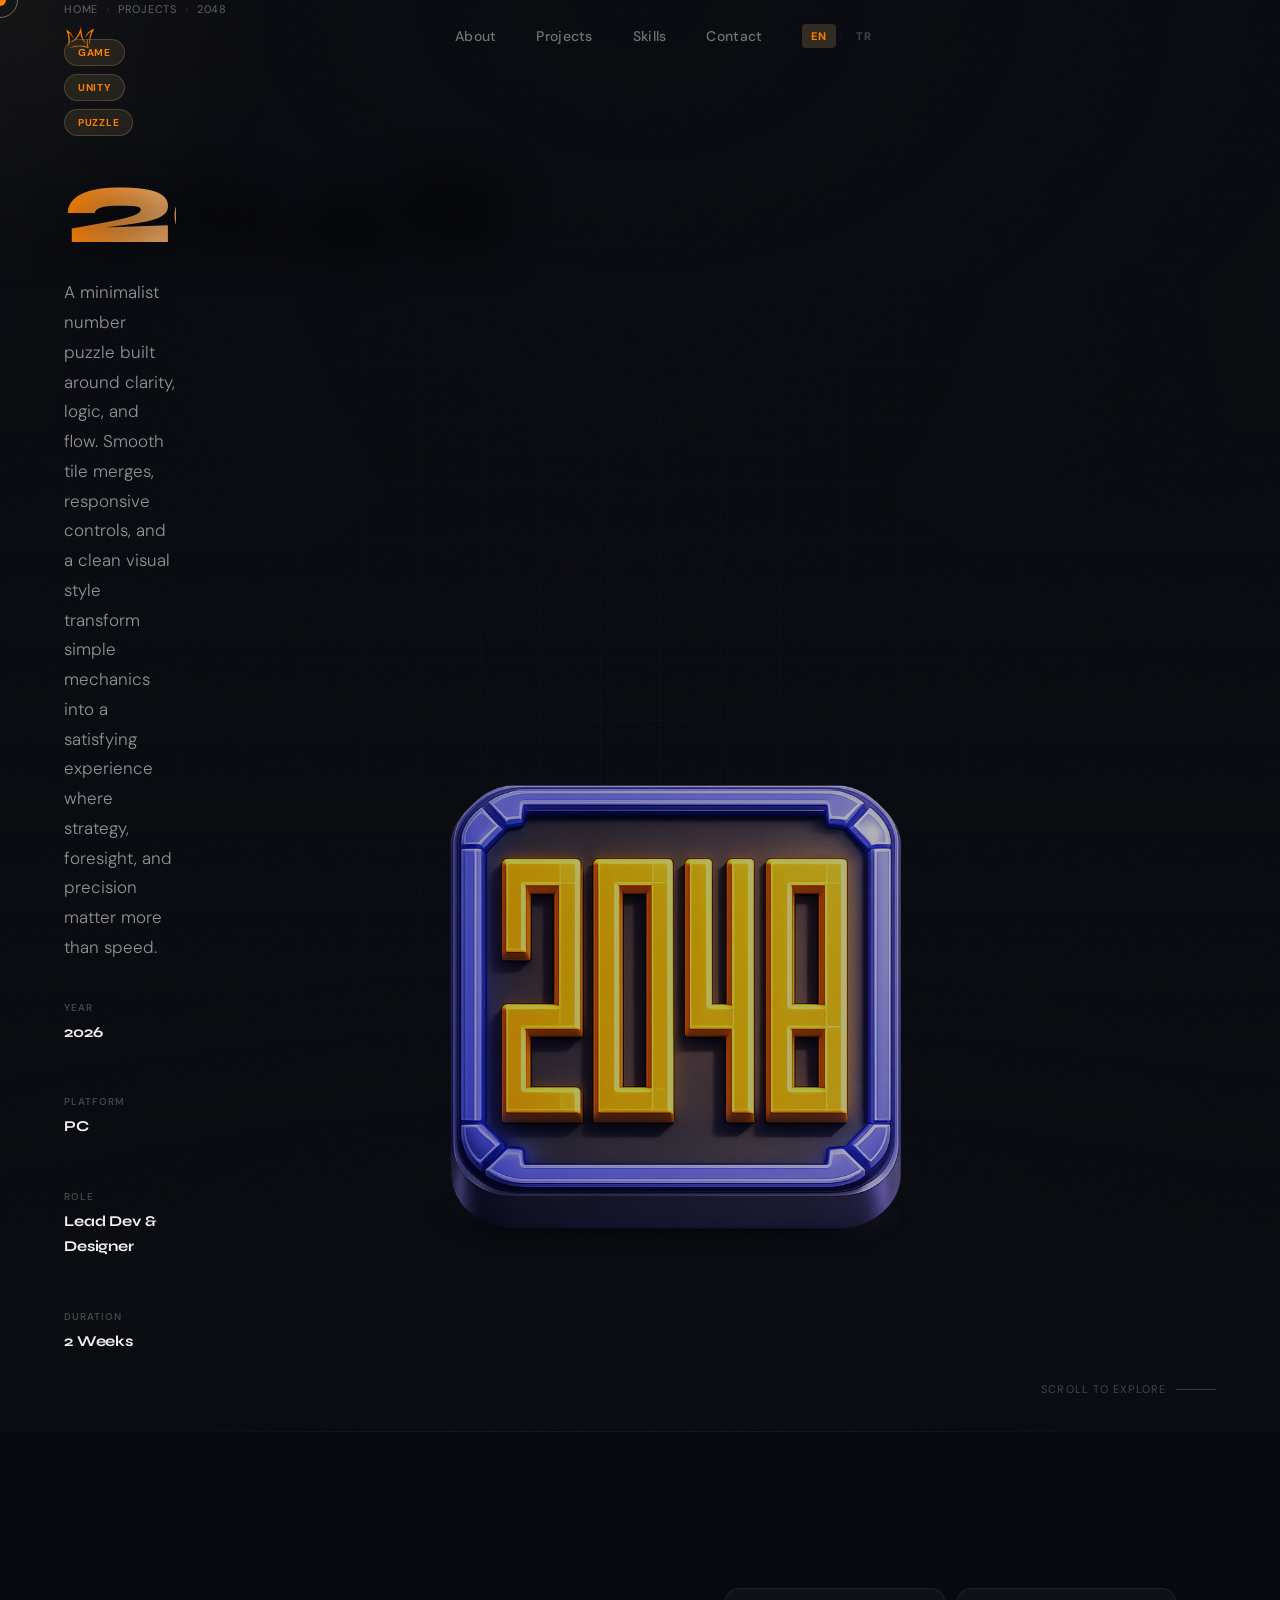
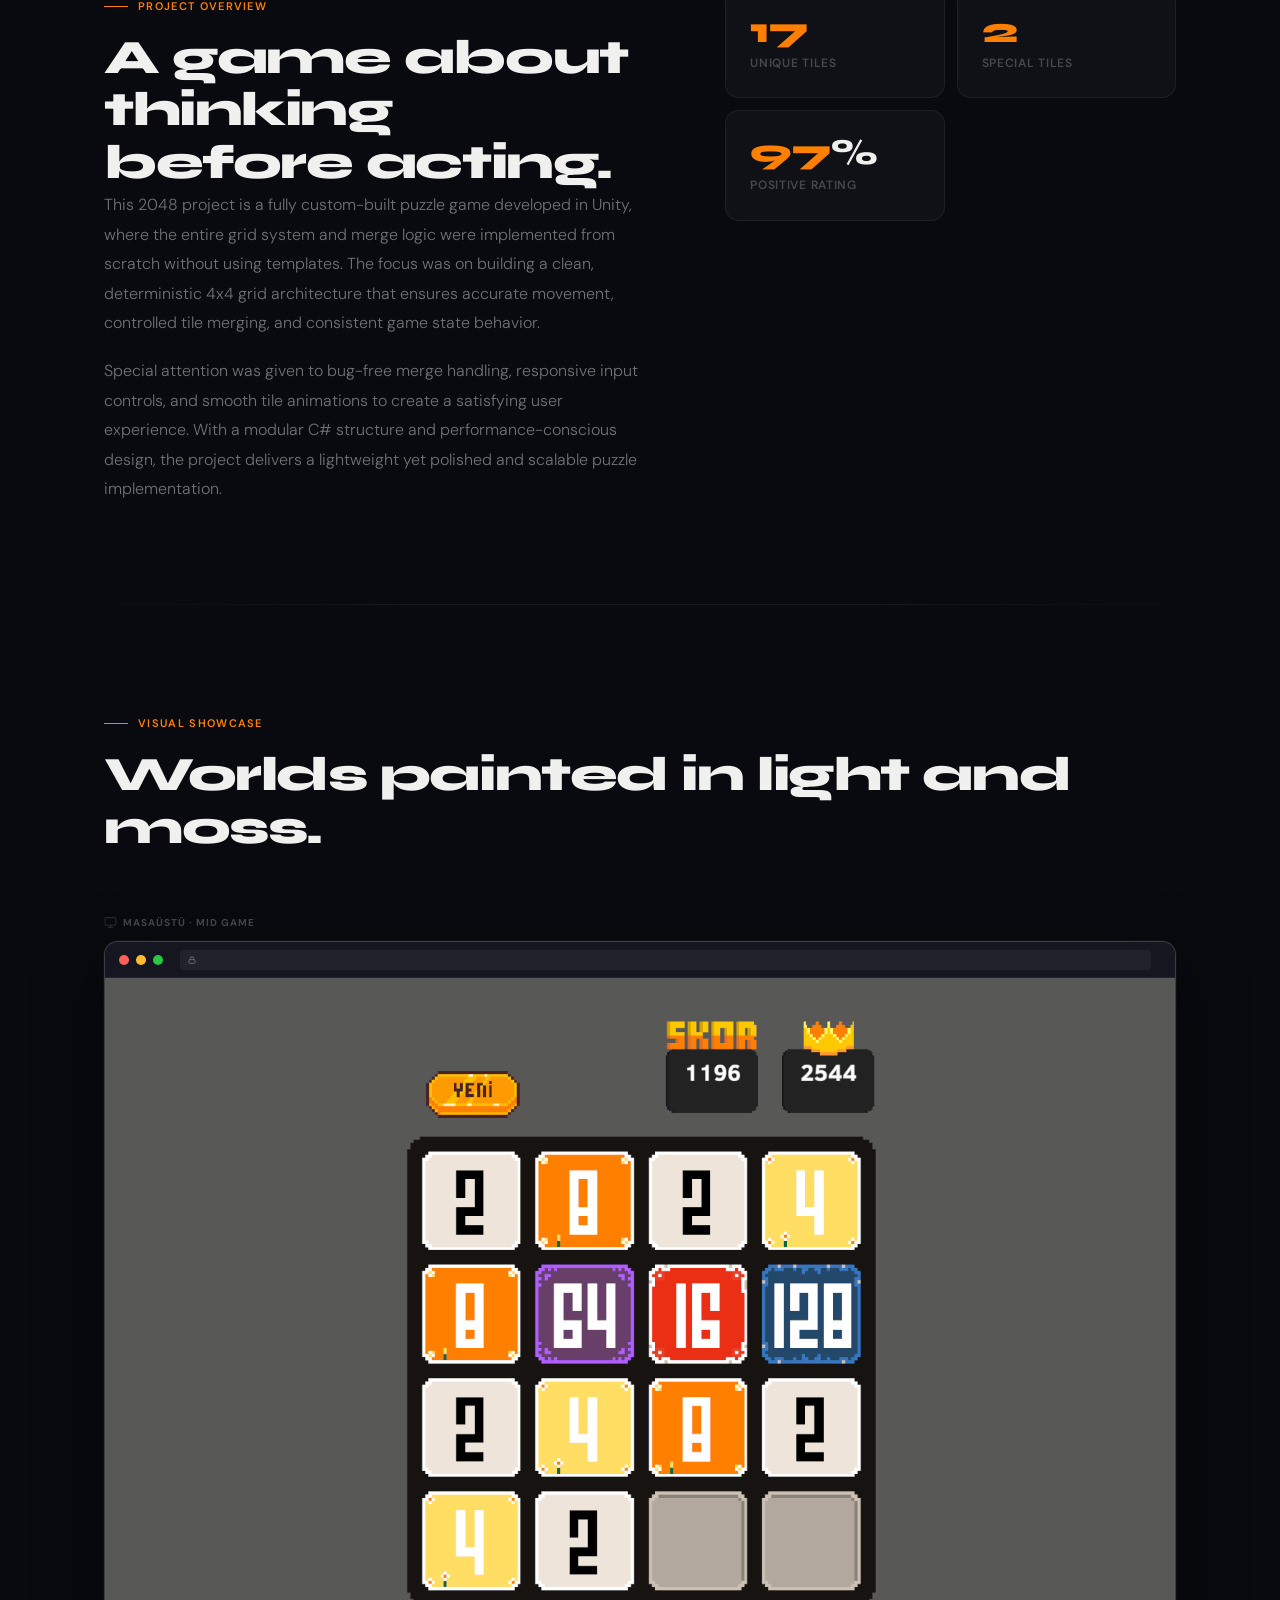
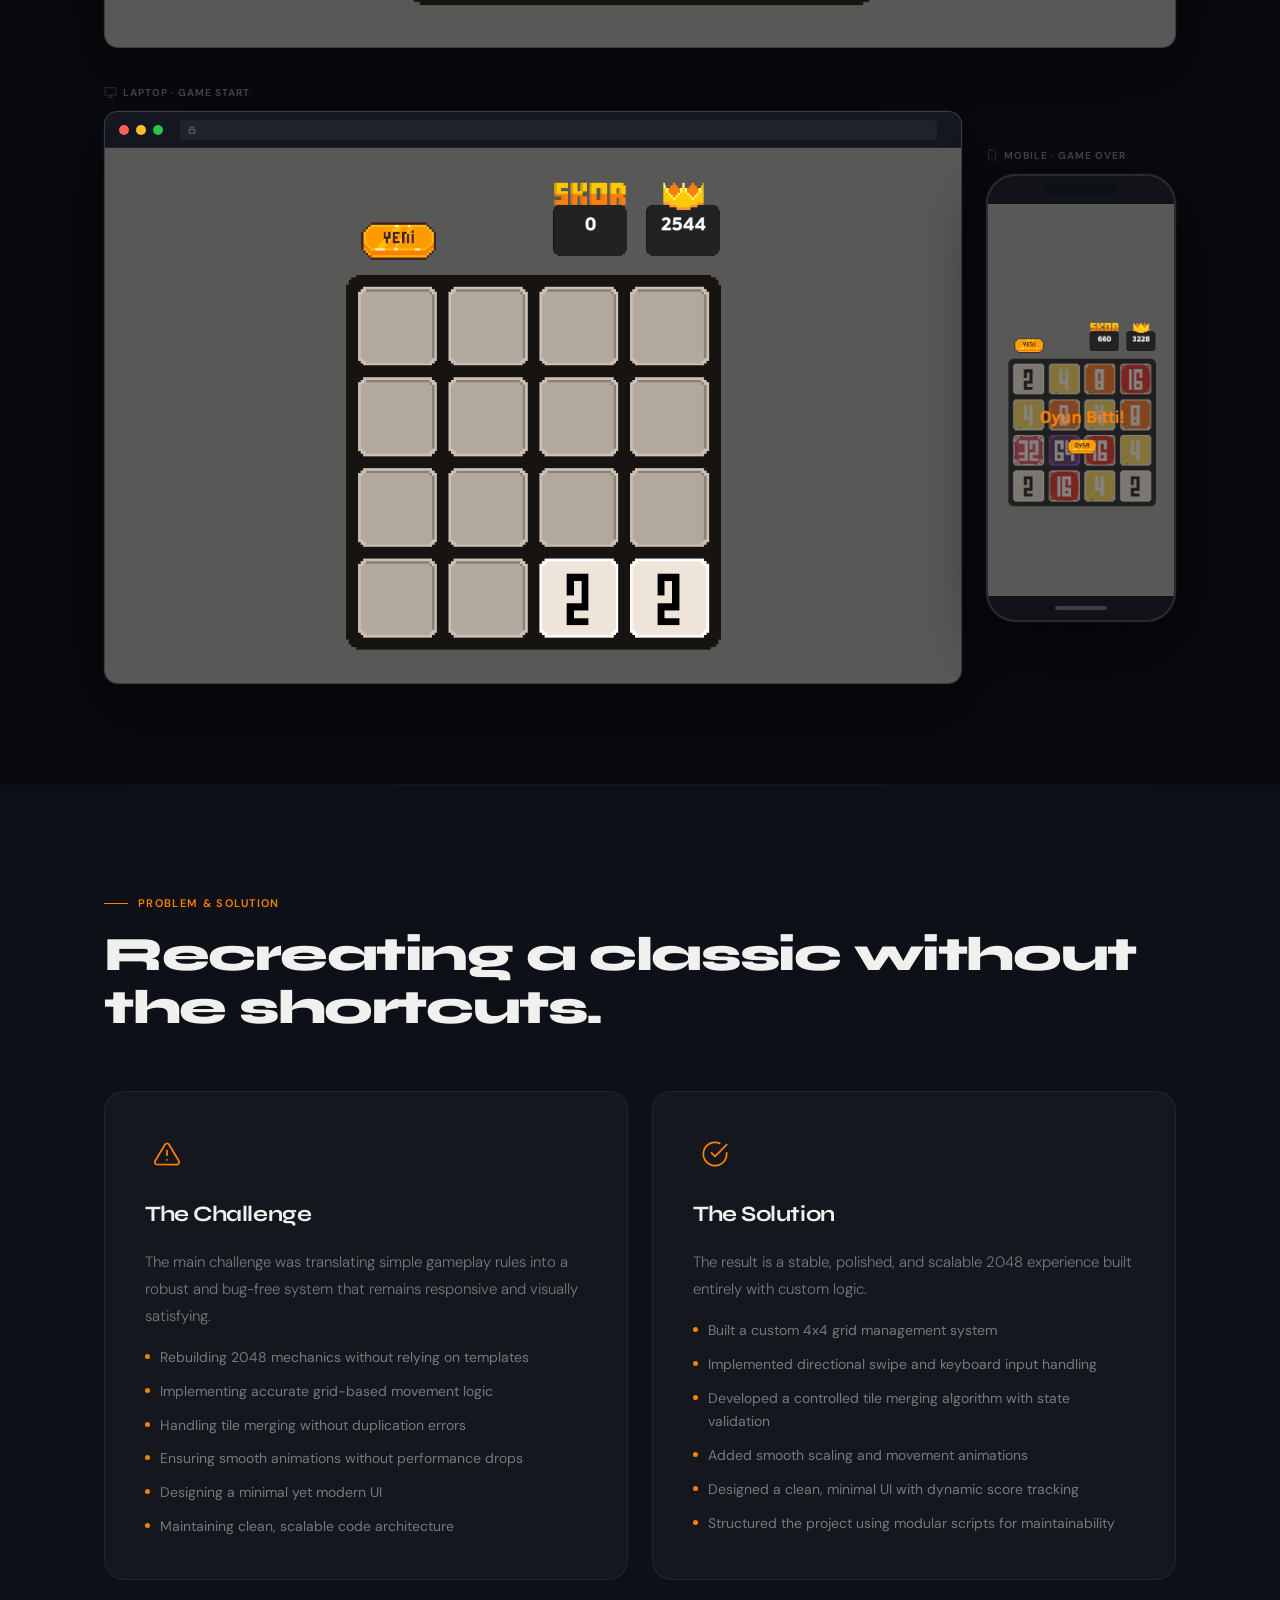
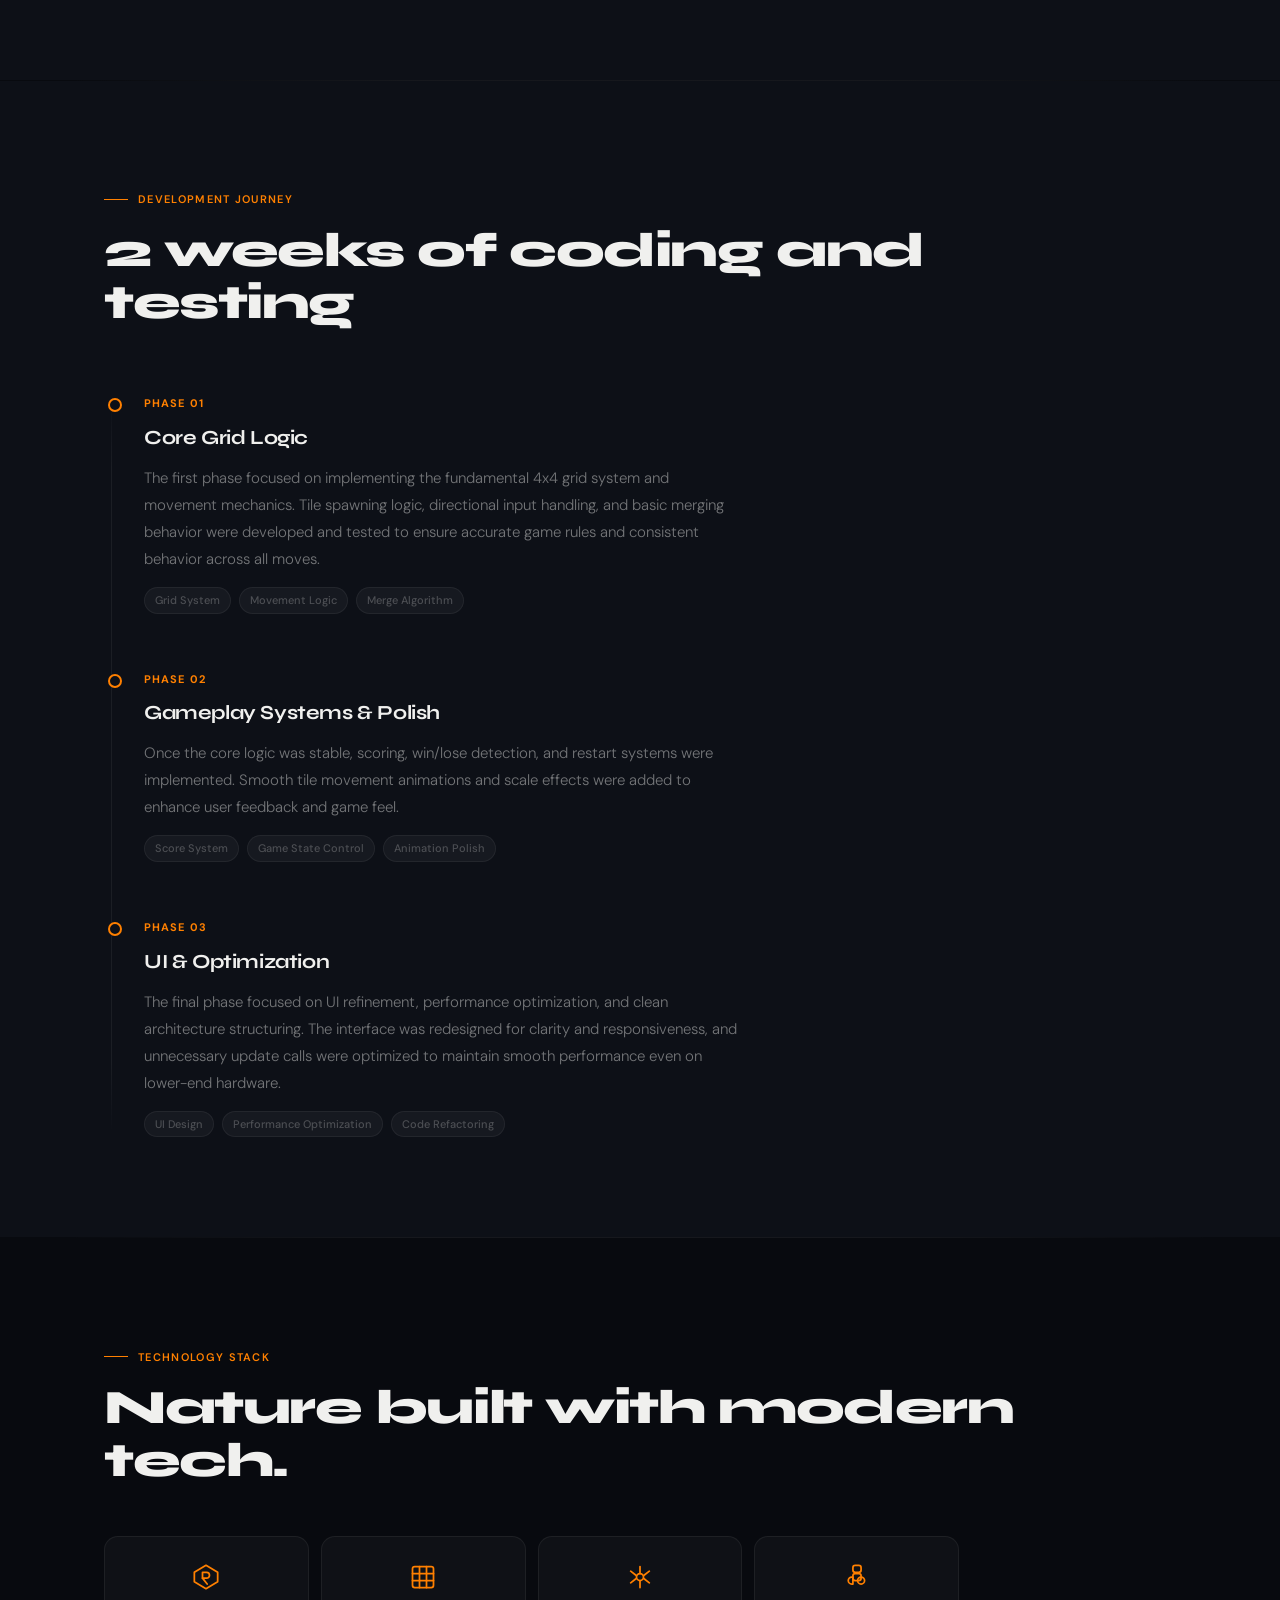
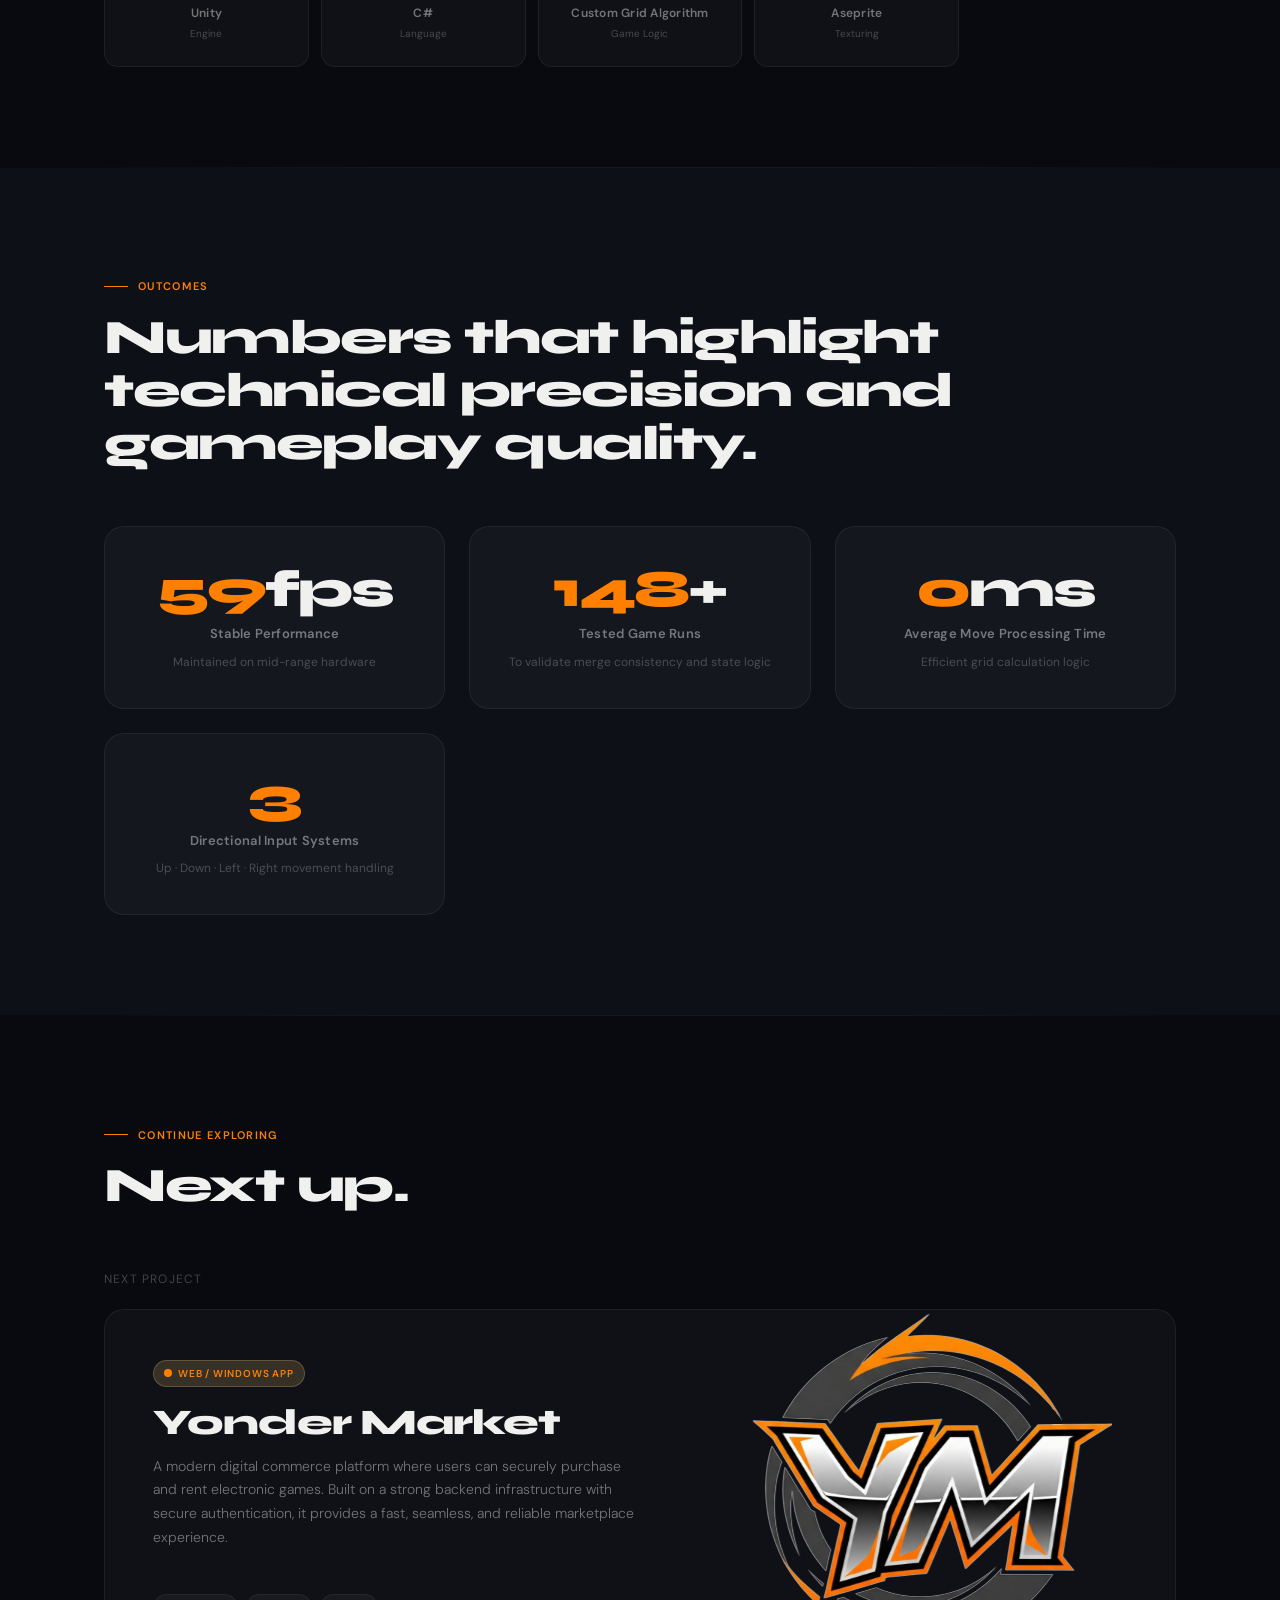
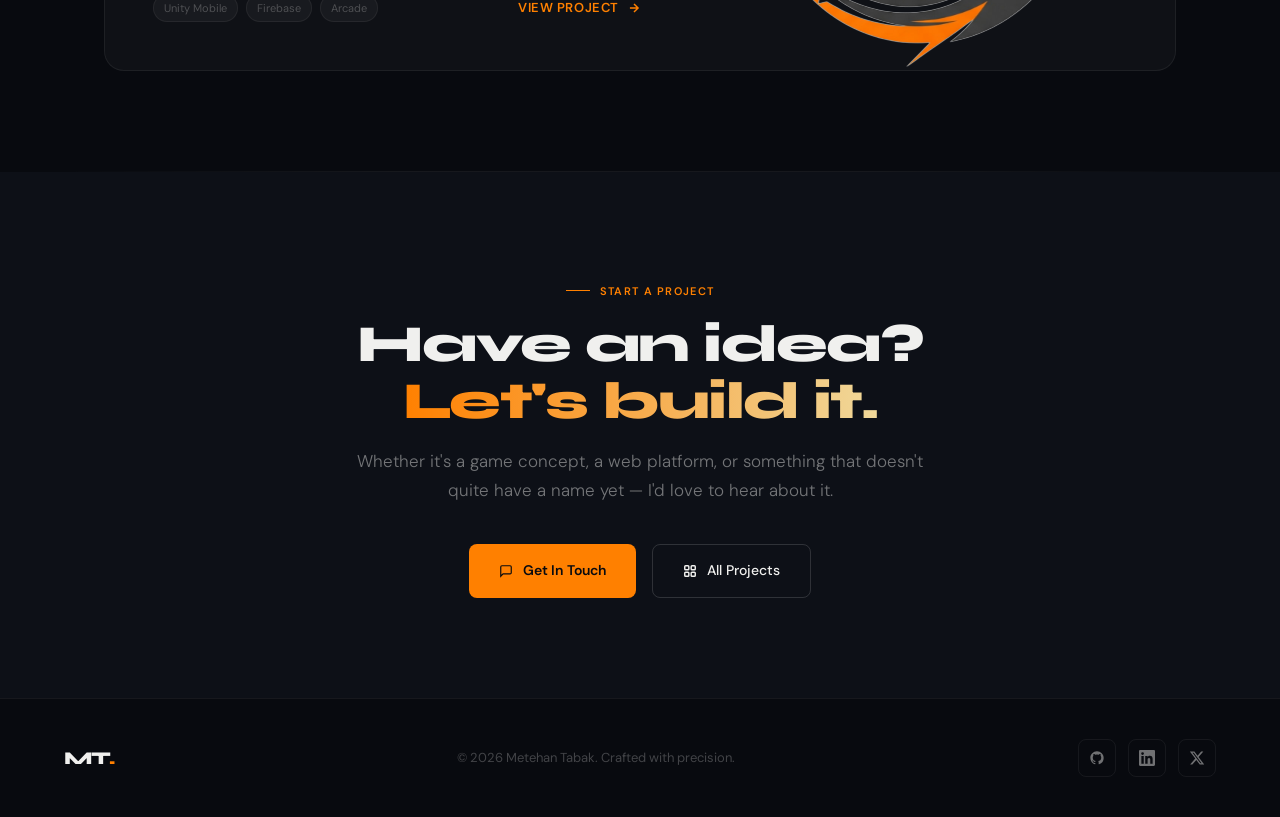
==== 2048.html @ 3d1914e6 "Add files via upload" ====
<!DOCTYPE html>
<html lang="en">
<head>
  <meta charset="UTF-8">
  <meta name="viewport" content="width=device-width, initial-scale=1.0">
  <title>2048 — Metehan Tabak</title>
  <link rel="preconnect" href="https://fonts.googleapis.com">
  <link rel="preconnect" href="https://fonts.gstatic.com" crossorigin>
  <link href="https://fonts.googleapis.com/css2?family=Syne:wght@400;500;600;700;800&family=DM+Sans:ital,opsz,wght@0,9..40,300;0,9..40,400;0,9..40,500;1,9..40,300&display=swap" rel="stylesheet">
  <link rel="stylesheet" href="assets/css/MobileNav.css">
  <style>
    *, *::before, *::after { margin: 0; padding: 0; box-sizing: border-box; }
    :root {
      --bg: #080a0f;
      --bg2: #0d1017;
      --surface: rgba(255,255,255,0.03);
      --surface-hover: rgba(255,255,255,0.06);
      --border: rgba(255,255,255,0.06);
      --border-hover: rgba(255,255,255,0.14);
      --accent: #ff8000;
      --accent2: #FFB266;
      --accent-glow: rgba(232,192,122,0.18);
      --accent-glow-strong: rgba(232,192,122,0.35);
      --text: #f0f0ee;
      --text-muted: rgba(240,240,238,0.45);
      --text-dim: rgba(240,240,238,0.25);
      --font-display: 'Syne', sans-serif;
      --font-body: 'DM Sans', sans-serif;
    }
    html { scroll-behavior: smooth; }
    body { background: var(--bg); color: var(--text); font-family: var(--font-body); font-size: 16px; line-height: 1.7; overflow-x: hidden; cursor: none; }

    body, * { cursor: none !important; }

    /* CURSOR */
    #cursor { position: fixed; top: 0; left: 0; width: 12px; height: 12px; background: var(--accent); border-radius: 50%; pointer-events: none; z-index: 9999; transform: translate(-50%,-50%); transition: width .2s, height .2s; }
    #cursor-ring { position: fixed; top: 0; left: 0; width: 36px; height: 36px; border: 1.5px solid rgba(232,192,122,0.5); border-radius: 50%; pointer-events: none; z-index: 9998; transform: translate(-50%,-50%); }
    #mouse-glow { position: fixed; width: 600px; height: 600px; pointer-events: none; z-index: 0; background: radial-gradient(circle, rgba(232,192,122,0.06) 0%, transparent 70%); transform: translate(-50%,-50%); transition: all .4s ease; border-radius: 50%; }
    body:has(a:hover) #cursor, body:has(button:hover) #cursor { width: 20px; height: 20px; }
    body:has(a:hover) #cursor-ring, body:has(button:hover) #cursor-ring { width: 56px; height: 56px; border-color: var(--accent); }

    /* PRELOADER */
    #preloader { position: fixed; inset: 0; background: var(--bg); z-index: 99999; display: flex; align-items: center; justify-content: center; flex-direction: column; gap: 24px; transition: opacity .6s ease, visibility .6s ease; }
    #preloader.hidden { opacity: 0; visibility: hidden; }
    .preloader-logo { font-family: var(--font-display); font-size: 40px; font-weight: 800; letter-spacing: -0.03em; color: var(--text); }
    .preloader-logo span { color: var(--accent); }
    .preloader-bar-wrap { width: 200px; height: 2px; background: rgba(255,255,255,0.08); border-radius: 2px; overflow: hidden; }
    .preloader-bar { height: 100%; background: linear-gradient(90deg, var(--accent2), var(--accent)); width: 0%; animation: preload 1.4s cubic-bezier(.4,0,.2,1) forwards; }
    @keyframes preload { 0%{width:0%} 40%{width:60%} 80%{width:88%} 100%{width:100%} }

    /* NAV */
    nav { position: fixed; top: 0; left: 0; right: 0; z-index: 1000; padding: 0 clamp(24px,5vw,80px); height: 72px; display: flex; align-items: center; gap: 24px; transition: background .4s, backdrop-filter .4s; }
    nav.scrolled { background: rgba(8,10,15,0.85); backdrop-filter: blur(20px); border-bottom: 1px solid var(--border); }
    .nav-logo { text-decoration: none; flex: 0 0 auto; display: flex; align-items: center; }
    .nav-logo-img { height: 32px; width: auto; display: block; object-fit: contain; filter: brightness(1); transition: opacity .25s; }
    .nav-logo:hover .nav-logo-img { opacity: 0.8; }
    .nav-links { display: flex; align-items: center; gap: 40px; list-style: none; }
    .nav-links a { font-size: 14px; font-weight: 500; color: var(--text-muted); text-decoration: none; letter-spacing: 0.02em; transition: color .25s; position: relative; }
    .nav-links a::after { content:''; position:absolute; bottom:-4px; left:0; width:0; height:1px; background:var(--accent); transition:width .3s cubic-bezier(.4,0,.2,1); }
    .nav-links a:hover { color: var(--text); }
    .nav-links a:hover::after { width: 100%; }
    .nav-back { display: none; }
    .hamburger { display: none; flex-direction: column; gap: 5px; cursor: pointer; background: none; border: none; padding: 4px; }
    .hamburger span { display: block; width: 22px; height: 1.5px; background: var(--text); border-radius: 2px; }

        /* ══ HERO ══ */
    #hero {
      position: relative;
      min-height: 92vh;
      display: flex;
      flex-direction: column;
      justify-content: flex-end;
      overflow: hidden;
    }

    /* subtle dark base */
    .hero-art {
      position: absolute; inset: 0; z-index: 0;
    }
    .hero-art::before {
      content: ''; position: absolute; inset: 0; z-index: 1; pointer-events: none;
      background:
        radial-gradient(ellipse 110% 70% at 50% 0%,   rgba(8,10,15,0.55) 0%, transparent 60%),
        radial-gradient(ellipse 100% 50% at 50% 100%,  rgba(8,10,15,0.95) 0%, rgba(8,10,15,0.6) 40%, transparent 70%);
    }
    .hero-art::after {
      content: ''; position: absolute; inset: 0; z-index: 2; pointer-events: none;
      background: linear-gradient(to top,
        var(--bg) 0%, rgba(8,10,15,0.96) 12%, rgba(8,10,15,0.80) 25%,
        rgba(8,10,15,0.45) 45%, rgba(8,10,15,0.15) 65%, transparent 80%);
    }
    .hero-noise { position: absolute; inset: 0; z-index: 3;
      background-image: url("data:image/svg+xml,%3Csvg viewBox='0 0 256 256' xmlns='http://www.w3.org/2000/svg'%3E%3Cfilter id='n'%3E%3CfeTurbulence type='fractalNoise' baseFrequency='0.9' numOctaves='4' stitchTiles='stitch'/%3E%3C/filter%3E%3Crect width='100%25' height='100%25' filter='url(%23n)' opacity='0.03'/%3E%3C/svg%3E");
      background-size: 200px; pointer-events: none; }
    .hero-grid { position: absolute; inset: 0; z-index: 3;
      background-image: linear-gradient(rgba(255,255,255,0.018) 1px, transparent 1px),
                        linear-gradient(90deg, rgba(255,255,255,0.018) 1px, transparent 1px);
      background-size: 60px 60px;
      mask-image: radial-gradient(ellipse 70% 70% at 50% 50%, black 0%, transparent 75%);
      pointer-events: none; }

    /* content strip — flex row: text left, logo right */
    .hero-content {
      position: relative; z-index: 10; width: 100%;
      padding: 0 clamp(28px,5vw,88px) clamp(52px,6vw,88px);
      opacity: 0; animation: fadeUp .9s ease .25s forwards;
      display: flex;
      align-items: flex-end;
      justify-content: space-between;
      gap: 0;
      overflow: visible;
    }
    /* text sits on top of the logo bleed */
    .hero-text {
      flex: 1; min-width: 0;
      position: relative; z-index: 2;
    }

    /* ── PARALLAX LOGO IMG ── */
    #heroLogoImg {
      flex-shrink: 0;
      width: clamp(1000px, 52vw, 720px);
      height: clamp(420px, 52vw, 720px);
      object-fit: contain;
      display: block;
      margin-right: 40px;
      opacity: 0;
      will-change: transform;
      position: relative; z-index: 1;
      transition: opacity 0.7s ease;
      pointer-events: none;
    }
    #heroLogoImg.loaded { opacity: 0.65; }
    @media (max-width: 768px) { #heroLogoImg { display: none; } }
    .hero-breadcrumb { display: flex; align-items: center; gap: 8px; font-size: 11px; color: rgba(255,255,255,.35); letter-spacing: 0.07em; text-transform: uppercase; margin-bottom: 20px; }
    .hero-breadcrumb a { color: rgba(255,255,255,.35); text-decoration: none; transition: color .2s; }
    .hero-breadcrumb a:hover { color: var(--accent); }
    .hero-breadcrumb-sep { opacity: .4; }
    .hero-tags { display: flex; gap: 8px; flex-wrap: wrap; margin-bottom: 20px; }
    .hero-tag { padding: 4px 13px; background: rgba(232,192,122,0.1); border: 1px solid rgba(232,192,122,0.22); border-radius: 100px; font-size: 10px; font-weight: 700; color: var(--accent); letter-spacing: 0.07em; text-transform: uppercase; }
    h1.hero-title { font-family: var(--font-display); font-size: clamp(52px, 9.5vw, 108px); font-weight: 800; line-height: .95; letter-spacing: -0.04em; color: #fff; margin-bottom: 20px; text-shadow: 0 4px 40px rgba(0,0,0,.5); }
    h1.hero-title span { display: block; background: linear-gradient(90deg, var(--accent) 0%, var(--accent2) 80%); -webkit-background-clip: text; -webkit-text-fill-color: transparent; background-clip: text; }
    .hero-desc { font-size: clamp(14px, 1.6vw, 17px); color: rgba(255,255,255,.55); max-width: 560px; line-height: 1.75; font-weight: 300; margin-bottom: 36px; }
    .hero-meta { display: flex; gap: 48px; flex-wrap: wrap; }
    .meta-label { font-size: 10px; letter-spacing: 0.1em; text-transform: uppercase; color: var(--text-dim); font-weight: 600; margin-bottom: 4px; }
    .meta-value { font-family: var(--font-display); font-size: 15px; font-weight: 700; color: var(--text); letter-spacing: -0.01em; }
    .hero-scroll { position: absolute; bottom: 32px; right: clamp(24px,5vw,80px); display: flex; align-items: center; gap: 10px; font-size: 11px; letter-spacing: 0.1em; text-transform: uppercase; color: var(--text-dim); opacity: 0; animation: fadeUp .8s ease 1s forwards; }
    .scroll-line { width: 40px; height: 1px; background: rgba(255,255,255,.18); overflow: hidden; position: relative; }
    .scroll-line::after { content:''; position:absolute; left:-100%; top:0; width:100%; height:100%; background:var(--accent); animation: lineSlide 2.2s ease 1.8s infinite; }
    @keyframes lineSlide { 0%{left:-100%} 50%{left:0%} 100%{left:100%} }
    @keyframes fadeUp { from{opacity:0;transform:translateY(28px)} to{opacity:1;transform:translateY(0)} }


    /* ══ STICKY PROJECT BAR ══ */
    #project-bar {
      position: fixed;
      top: 72px; left: 0; right: 0;
      height: 52px;
      z-index: 900;
      display: flex;
      align-items: center;
      padding: 0 clamp(20px,4vw,72px);
      background: rgba(8,10,15,0.94);
      backdrop-filter: blur(24px);
      -webkit-backdrop-filter: blur(24px);
      border-bottom: 1px solid rgba(255,255,255,0.06);
      /* Tamamen viewport dışına çek */
      transform: translateY(calc(-100% - 72px));
      opacity: 0;
      transition: transform 0.42s cubic-bezier(.4,0,.2,1), opacity 0.38s ease;
      pointer-events: none;
    }
    #project-bar.visible {
      transform: translateY(0);
      opacity: 1;
      pointer-events: all;
    }

    /* Scroll progress bar */
    #project-bar::after {
      content: '';
      position: absolute;
      bottom: 0; left: 0;
      height: 2px;
      width: var(--scroll-pct, 0%);
      background: linear-gradient(90deg, var(--accent2), var(--accent));
      transition: width 0.1s linear;
      border-radius: 0 2px 2px 0;
    }

    .pbar-left {
      display: flex; align-items: center; gap: 10px;
      flex: 0 0 auto; min-width: 0;
    }
    .pbar-logo { width: 26px; height: 26px; object-fit: contain; border-radius: 6px; opacity: 0.85; }
    .pbar-divider { width: 1px; height: 18px; background: rgba(255,255,255,0.1); flex-shrink: 0; }
    .pbar-name { font-family: var(--font-display); font-size: 13px; font-weight: 700; color: var(--text); letter-spacing: -0.02em; white-space: nowrap; }

    /* ── CENTERED pbar-nav ── */
    .pbar-nav-wrap {
      position: absolute;
      top: 0; bottom: 0;
      left: 50%;
      transform: translateX(-50%);
      display: flex;
      align-items: center;
    }
    .pbar-nav {
      display: flex;
      align-items: center;
      gap: 2px;
      height: 100%;
    }
    .pbar-btn {
      display: flex; align-items: center; gap: 6px;
      padding: 5px 11px; border-radius: 7px;
      color: rgba(255,255,255,0.4);
      text-decoration: none; font-size: 11.5px; font-weight: 600;
      letter-spacing: 0.01em; white-space: nowrap;
      transition: color .22s, background .22s;
      border: none; background: transparent; cursor: pointer;
      position: relative;
    }
    .pbar-btn::after {
      content: '';
      position: absolute;
      bottom: -1px; left: 50%;
      transform: translateX(-50%) scaleX(0);
      width: 60%; height: 2px;
      background: var(--accent);
      border-radius: 2px 2px 0 0;
      transition: transform .25s cubic-bezier(.4,0,.2,1), opacity .25s;
      opacity: 0;
    }
    .pbar-btn svg { flex-shrink: 0; opacity: 0.6; transition: opacity .22s, color .22s; }
    .pbar-btn:hover { color: var(--text); background: rgba(255,255,255,0.05); }
    .pbar-btn:hover svg { opacity: 1; }
    .pbar-btn.active { color: var(--accent); }
    .pbar-btn.active::after { transform: translateX(-50%) scaleX(1); opacity: 1; }
    .pbar-btn.active svg { opacity: 1; color: var(--accent); }

    /* Mirror of pbar-left — nav'ı gerçekten ortalar */
    .pbar-right { flex: 0 0 auto; visibility: hidden; display: flex; align-items: center; gap: 10px; }
    .pbar-right .pbar-logo { width: 26px; height: 26px; }
    .pbar-right .pbar-divider { width: 1px; height: 18px; }
    .pbar-right .pbar-name { font-size: 13px; }

    /* DIVIDER */
    .section-divider { height: 1px; background: linear-gradient(90deg, transparent, var(--border) 30%, var(--border) 70%, transparent); margin: 0 clamp(24px,5vw,80px); }

    /* SECTION BASE */
    .section-wrap { max-width: 1200px; margin: 0 auto; padding: 100px clamp(24px,5vw,80px); }
    .section-label { display: inline-flex; align-items: center; gap: 10px; font-size: 11px; letter-spacing: 0.12em; text-transform: uppercase; color: var(--accent); font-weight: 600; margin-bottom: 16px; }
    .section-label::before { content:''; display:block; width:24px; height:1px; background:var(--accent); }
    .section-title { font-family: var(--font-display); font-size: clamp(28px,4.5vw,48px); font-weight: 800; letter-spacing: -0.03em; line-height: 1.1; color: var(--text); }
    .section-desc { font-size: 17px; color: var(--text-muted); margin-top: 16px; font-weight: 300; line-height: 1.8; }

    /* REVEAL */
    .reveal { opacity: 0; transform: translateY(32px); transition: opacity .8s cubic-bezier(.4,0,.2,1), transform .8s cubic-bezier(.4,0,.2,1); }
    .reveal.visible { opacity: 1; transform: translateY(0); }
    .reveal-delay-1 { transition-delay: .1s; }
    .reveal-delay-2 { transition-delay: .2s; }
    .reveal-delay-3 { transition-delay: .3s; }
    .reveal-delay-4 { transition-delay: .4s; }

    /* OVERVIEW */
    #overview { background: var(--bg); }
    .overview-grid { display: grid; grid-template-columns: 1.2fr 1fr; gap: 80px; align-items: start; margin-top: 56px; }
    .overview-body { font-size: 16px; color: var(--text-muted); line-height: 1.85; font-weight: 300; }
    .overview-body p + p { margin-top: 18px; }
    .overview-body strong { color: var(--text); font-weight: 500; }
    .overview-stats { display: flex; flex-direction: column; gap: 2px; }
    .stat-card { padding: 24px; background: var(--surface); border: 1px solid var(--border); border-radius: 14px; transition: all .3s; }
    .stat-card:hover { background: var(--surface-hover); border-color: var(--border-hover); transform: translateX(4px); }
    .stat-card-num { font-family: var(--font-display); font-size: 36px; font-weight: 800; letter-spacing: -0.04em; color: var(--text); line-height: 1; }
    .stat-card-num span { color: var(--accent); }
    .stat-card-label { font-size: 12px; letter-spacing: 0.06em; text-transform: uppercase; color: var(--text-dim); margin-top: 4px; font-weight: 600; }
    .stat-row { display: grid; grid-template-columns: 1fr 1fr; gap: 12px; }

    /* CHALLENGE / SOLUTION */
    #challenge { background: var(--bg2); }
    .cs-grid { display: grid; grid-template-columns: 1fr 1fr; gap: 24px; margin-top: 56px; }
    .cs-card { padding: 40px; background: var(--surface); border: 1px solid var(--border); border-radius: 20px; transition: all .4s; }
    .cs-card:hover { background: var(--surface-hover); border-color: var(--border-hover); transform: translateY(-4px); }
    .cs-icon { width: 44px; height: 44px; display: flex; align-items: center; justify-content: center; color: var(--accent); margin-bottom: 20px; }
    .cs-title { font-family: var(--font-display); font-size: 22px; font-weight: 700; color: var(--text); letter-spacing: -0.02em; margin-bottom: 16px; }
    .cs-body { font-size: 15px; color: var(--text-muted); line-height: 1.8; font-weight: 300; }
    .cs-list { margin-top: 16px; display: flex; flex-direction: column; gap: 10px; }
    .cs-item { display: flex; align-items: flex-start; gap: 10px; font-size: 14px; color: var(--text-muted); }
    .cs-item::before { content:''; display:block; width:5px; height:5px; border-radius:50%; background:var(--accent); margin-top:8px; flex-shrink:0; }

        /* GALLERY */
    #gallery { background: var(--bg); }

    /* ── Gallery Layout ── */
    .gallery-showcase { display: flex; flex-direction: column; gap: 32px; margin-top: 56px; }

    /* Row wrappers */
    .gallery-row { display: flex; gap: 24px; align-items: stretch; }

    /* ── DEVICE LABEL ── */
    .device-label {
      display: inline-flex; align-items: center; gap: 6px;
      font-size: 10px; font-weight: 700; letter-spacing: 0.1em; text-transform: uppercase;
      color: var(--text-dim); margin-bottom: 10px;
    }
    .device-label svg { opacity: .55; }

    /* ── DESKTOP FRAME ── */
    .device-desktop {
      flex: 1; min-width: 0;
      transition: transform .4s cubic-bezier(.4,0,.2,1);
    }
    .device-desktop:hover { transform: translateY(-5px); }

    .browser-frame {
      border-radius: 14px; overflow: hidden;
      border: 1px solid var(--border-hover);
      background: #1a1d24;
      box-shadow: 0 24px 64px rgba(0,0,0,0.55), 0 0 0 1px rgba(255,255,255,0.04);
      transition: box-shadow .4s, border-color .4s;
    }
    .device-desktop:hover .browser-frame {
      box-shadow: 0 32px 80px rgba(0,0,0,0.65), 0 0 0 1px rgba(232,192,122,0.14);
      border-color: rgba(232,192,122,0.2);
    }
    .browser-bar {
      height: 36px; background: #141720;
      border-bottom: 1px solid rgba(255,255,255,0.06);
      display: flex; align-items: center; padding: 0 14px; gap: 7px; flex-shrink: 0;
    }
    .browser-dot {
      width: 10px; height: 10px; border-radius: 50%; flex-shrink: 0;
    }
    .browser-dot:nth-child(1) { background: #ff5f57; }
    .browser-dot:nth-child(2) { background: #febc2e; }
    .browser-dot:nth-child(3) { background: #28c840; }
    .browser-url {
      flex: 1; height: 20px; background: rgba(255,255,255,0.05);
      border-radius: 4px; margin: 0 10px; display: flex; align-items: center;
      padding: 0 8px; gap: 6px;
    }
    .browser-url-lock { width: 8px; height: 8px; opacity: .4; }
    .browser-url-text {
      font-size: 10px; color: rgba(255,255,255,0.3); letter-spacing: 0.02em;
      white-space: nowrap; overflow: hidden; text-overflow: ellipsis;
    }
    .browser-screen {
      width: 100%; aspect-ratio: 16/10; overflow: hidden;
      position: relative; display: block;
    }
    .browser-screen img {
      width: 100%; height: 100%; object-fit: cover; object-position: top center;
      display: block; transition: transform .6s cubic-bezier(.4,0,.2,1);
    }
    .device-desktop:hover .browser-screen img { transform: scale(1.03); }

    /* ── MOBILE FRAME ── */
    .device-mobile {
      flex: 0 0 auto; width: 190px;
      transition: transform .4s cubic-bezier(.4,0,.2,1);
    }
    .device-mobile:hover { transform: translateY(-5px); }

    .phone-frame {
      border-radius: 30px; overflow: hidden;
      border: 2px solid rgba(255,255,255,0.1);
      background: #111318;
      box-shadow: 0 24px 64px rgba(0,0,0,0.6), inset 0 1px 0 rgba(255,255,255,0.08), 0 0 0 1px rgba(255,255,255,0.04);
      transition: box-shadow .4s, border-color .4s;
      position: relative;
    }
    .device-mobile:hover .phone-frame {
      box-shadow: 0 32px 80px rgba(0,0,0,0.7), inset 0 1px 0 rgba(255,255,255,0.1), 0 0 0 1px rgba(232,192,122,0.18);
      border-color: rgba(232,192,122,0.25);
    }
    .phone-notch {
      height: 28px; background: #111318;
      display: flex; align-items: center; justify-content: center;
      position: relative; z-index: 2; flex-shrink: 0;
    }
    .phone-notch-pill {
      width: 72px; height: 12px; background: #0d1017; border-radius: 8px;
    }
    .phone-screen {
      width: 100%; aspect-ratio: 9/19; overflow: hidden; display: block;
      background: #0d1017;
    }
    .phone-screen img {
      width: 100%; height: 100%; object-fit: cover; object-position: top center;
      display: block; transition: transform .6s cubic-bezier(.4,0,.2,1);
    }
    .device-mobile:hover .phone-screen img { transform: scale(1.03); }
    .phone-home {
      height: 24px; display: flex; align-items: center; justify-content: center;
      flex-shrink: 0;
    }
    .phone-home-bar {
      width: 52px; height: 4px; border-radius: 3px; background: rgba(255,255,255,0.18);
    }

    @media (max-width: 900px) {
      .gallery-row { flex-direction: column; }
      .device-mobile { width: 100%; max-width: 220px; margin: 0 auto; }
    }
    @media (max-width: 560px) {
      .device-mobile { width: 180px; }
    }

    /* old classes kept for compatibility */
    .gallery-grid { display: none; }
    .gallery-item { display: none; }
    .gallery-caption { font-family: var(--font-display); font-size: 14px; font-weight: 700; color: var(--text); letter-spacing: -0.01em; }
    .gallery-sub { font-size: 12px; color: var(--text-dim); }
    /* PROCESS */
    #process { background: var(--bg2); }
    .process-timeline { position: relative; margin-top: 64px; padding-left: 40px; }
    .process-timeline::before { content:''; position:absolute; left:7px; top:0; bottom:0; width:1px; background:linear-gradient(to bottom, transparent, var(--border) 10%, var(--border) 90%, transparent); }
    .process-step { position: relative; padding-bottom: 56px; }
    .process-step:last-child { padding-bottom: 0; }
    .process-dot { position: absolute; left: -36px; top: 4px; width: 14px; height: 14px; border-radius: 50%; border: 2px solid var(--accent); background: var(--bg2); transition: all .3s; }
    .process-step:hover .process-dot { background: var(--accent); box-shadow: 0 0 16px var(--accent-glow); }
    .process-num { font-size: 11px; font-weight: 700; color: var(--accent); letter-spacing: 0.1em; text-transform: uppercase; margin-bottom: 8px; }
    .process-title { font-family: var(--font-display); font-size: 20px; font-weight: 700; color: var(--text); letter-spacing: -0.02em; margin-bottom: 10px; }
    .process-body { font-size: 15px; color: var(--text-muted); line-height: 1.8; font-weight: 300; max-width: 600px; }
    .process-tags { display: flex; gap: 8px; flex-wrap: wrap; margin-top: 14px; }
    .ptag { padding: 3px 10px; background: rgba(255,255,255,0.04); border: 1px solid var(--border); border-radius: 100px; font-size: 11px; color: var(--text-dim); font-weight: 500; }

    /* TECH */
    #tech { background: var(--bg); }
    .tech-grid { display: grid; grid-template-columns: repeat(5, 1fr); gap: 12px; margin-top: 48px; }
    .tech-item { padding: 24px 16px; background: var(--surface); border: 1px solid var(--border); border-radius: 14px; text-align: center; transition: all .3s cubic-bezier(.4,0,.2,1); cursor: default; display: flex; flex-direction: column; align-items: center; }
    .tech-item:hover { background: var(--surface-hover); border-color: rgba(232,192,122,0.25); transform: translateY(-4px); box-shadow: 0 8px 24px rgba(0,0,0,0.3), 0 0 0 1px rgba(232,192,122,0.1); }
    .tech-icon { width: 32px; height: 32px; display: flex; align-items: center; justify-content: center; color: var(--accent); margin: 0 auto 10px auto; }
    .tech-label { font-size: 12px; font-weight: 600; color: var(--text-muted); letter-spacing: 0.02em; }
    .tech-sub { font-size: 10px; color: var(--text-dim); margin-top: 2px; }

    /* RESULTS */
    #results { background: var(--bg2); }
    .results-grid { display: grid; grid-template-columns: repeat(3, 1fr); gap: 24px; margin-top: 56px; }
    .result-card { padding: 36px 32px; background: var(--surface); border: 1px solid var(--border); border-radius: 20px; text-align: center; transition: all .4s; position: relative; overflow: hidden; }
    .result-card::before { content:''; position:absolute; inset:0; background:radial-gradient(circle at 50% 0%, var(--accent-glow) 0%, transparent 70%); opacity:0; transition:opacity .4s; }
    .result-card:hover { background: var(--surface-hover); border-color: rgba(232,192,122,0.2); transform: translateY(-6px); box-shadow: 0 16px 48px rgba(0,0,0,0.4); }
    .result-card:hover::before { opacity: 1; }
    .result-num { font-family: var(--font-display); font-size: 52px; font-weight: 800; letter-spacing: -0.04em; color: var(--text); line-height: 1; position: relative; }
    .result-num span { color: var(--accent); }
    .result-label { font-size: 13px; font-weight: 600; color: var(--text-muted); margin-top: 8px; letter-spacing: 0.02em; position: relative; }
    .result-desc { font-size: 12px; color: var(--text-dim); margin-top: 6px; position: relative; }

    /* NEXT */
    #next { background: var(--bg); }
    .next-inner { margin-top: 56px; }
    .next-label { font-size: 12px; letter-spacing: 0.1em; text-transform: uppercase; color: var(--text-dim); margin-bottom: 20px; }
    .next-card { display: grid; grid-template-columns: 1.2fr 1fr; border: 1px solid var(--border); border-radius: 20px; overflow: hidden; transition: all .4s cubic-bezier(.4,0,.2,1); text-decoration: none; background: var(--surface); transform-style: preserve-3d; }
    .next-card:hover { border-color: rgba(232,192,122,0.25); background: var(--surface-hover); transform: perspective(1200px) translateY(-8px); box-shadow: 0 24px 80px rgba(0,0,0,0.5), 0 0 0 1px rgba(232,192,122,0.1); }
    .next-card-content { padding: 48px; display: flex; flex-direction: column; justify-content: space-between; }
    .next-card-top { }
    .next-card-badge { display: inline-flex; align-items: center; gap: 6px; padding: 4px 10px; background: var(--accent-glow); border: 1px solid rgba(232,192,122,0.25); border-radius: 100px; font-size: 10px; font-weight: 600; color: var(--accent); letter-spacing: 0.08em; text-transform: uppercase; margin-bottom: 16px; }
    .next-card-title { font-family: var(--font-display); font-size: clamp(22px,3.5vw,36px); font-weight: 800; color: var(--text); letter-spacing: -0.03em; line-height: 1.1; margin-bottom: 12px; }
    .next-card-desc { font-size: 14px; color: var(--text-muted); line-height: 1.7; font-weight: 300; }
    .next-card-bottom { margin-top: 32px; display: flex; align-items: center; justify-content: space-between; }
    .next-card-tags { display: flex; gap: 8px; flex-wrap: wrap; }
    .ntag { padding: 4px 10px; background: rgba(255,255,255,0.04); border: 1px solid var(--border); border-radius: 100px; font-size: 11px; color: var(--text-dim); }
    .ntags { display: flex; gap: 8px; flex-wrap: wrap; }
    .next-arrow { display: flex; align-items: center; gap: 8px; font-size: 13px; font-weight: 600; color: var(--accent); letter-spacing: 0.04em; text-transform: uppercase; transition: gap .2s; }
    .next-card:hover .next-arrow { gap: 14px; }
    .next-card-visual { display: flex; align-items: center; justify-content: center; font-size: 80px; position: relative; overflow: hidden; min-height: 240px; }
    .next-card-visual-emoji { transition: transform .5s cubic-bezier(.4,0,.2,1); }
    .next-card:hover .next-card-visual-emoji { transform: scale(1.1) rotate(-5deg); }
    .next-card-emoji { transition: transform .5s cubic-bezier(.4,0,.2,1); }
    .next-card:hover .next-card-emoji { transform: scale(1.1) rotate(-5deg); }
    .next-card-img { max-width: 80%; height: auto; object-fit: contain; transition: transform .5s cubic-bezier(.4,0,.2,1); }
    .next-card:hover .next-card-img { transform: scale(1.1); }

    /* CTA */
    #cta { background: var(--bg2); }
    .cta-inner { text-align: center; max-width: 600px; margin: 0 auto; }
    .cta-title { font-family: var(--font-display); font-size: clamp(28px,5vw,52px); font-weight: 800; letter-spacing: -0.03em; line-height: 1.1; color: var(--text); margin-bottom: 16px; }
    .cta-title span { background: linear-gradient(90deg, var(--accent) 0%, #f0d89a 100%); -webkit-background-clip: text; -webkit-text-fill-color: transparent; background-clip: text; }
    .cta-desc { font-size: 17px; color: var(--text-muted); line-height: 1.7; font-weight: 300; margin-bottom: 40px; }
    .cta-btns { display: flex; gap: 16px; justify-content: center; flex-wrap: wrap; }
    .btn-primary { display: inline-flex; align-items: center; gap: 10px; padding: 14px 30px; background: var(--accent); color: #080a0f; font-family: var(--font-body); font-size: 14px; font-weight: 600; letter-spacing: 0.01em; border-radius: 8px; border: none; cursor: pointer; text-decoration: none; transition: all .3s cubic-bezier(.4,0,.2,1); position: relative; overflow: hidden; }
    .btn-primary::before { content:''; position:absolute; inset:0; background:rgba(255,255,255,0.15); opacity:0; transition:opacity .3s; }
    .btn-primary:hover { transform: translateY(-2px); box-shadow: 0 8px 30px var(--accent-glow-strong); }
    .btn-primary:hover::before { opacity: 1; }
    .btn-secondary { display: inline-flex; align-items: center; gap: 10px; padding: 14px 30px; background: transparent; color: var(--text); font-family: var(--font-body); font-size: 14px; font-weight: 500; border-radius: 8px; border: 1px solid var(--border-hover); cursor: pointer; text-decoration: none; transition: all .3s; }
    .btn-secondary:hover { border-color: rgba(255,255,255,0.25); background: rgba(255,255,255,0.04); transform: translateY(-2px); }

    /* FOOTER */
    footer { border-top: 1px solid var(--border); padding: 40px clamp(24px,5vw,80px); display: flex; align-items: center; justify-content: space-between; flex-wrap: wrap; gap: 20px; }
    .footer-logo { font-family: var(--font-display); font-size: 18px; font-weight: 800; letter-spacing: -0.03em; color: var(--text); text-decoration: none; }
    .footer-logo span { color: var(--accent); }
    .footer-copy { font-size: 13px; color: var(--text-dim); }
    .footer-socials { display: flex; gap: 12px; }
    .social-btn { width: 38px; height: 38px; border: 1px solid var(--border); border-radius: 8px; display: flex; align-items: center; justify-content: center; color: var(--text-muted); text-decoration: none; font-size: 16px; transition: all .3s; }
    .social-btn:hover { border-color: var(--accent); color: var(--accent); background: var(--accent-glow); transform: translateY(-2px); }

    /* BACK TO TOP */
    #btt { position: fixed; bottom: 32px; right: 32px; width: 44px; height: 44px; background: var(--surface); border: 1px solid var(--border); border-radius: 10px; display: flex; align-items: center; justify-content: center; color: var(--text-muted); text-decoration: none; font-size: 18px; transition: all .3s; opacity: 0; pointer-events: none; z-index: 100; transform: translateY(10px); }
    #btt.visible { opacity: 1; pointer-events: all; transform: translateY(0); }
    #btt:hover { border-color: var(--accent); color: var(--accent); background: var(--accent-glow); }

    /* SCROLLBAR & SELECTION */
    ::-webkit-scrollbar { width: 4px; }
    ::-webkit-scrollbar-track { background: var(--bg); }
    ::-webkit-scrollbar-thumb { background: rgba(232,192,122,0.2); border-radius: 2px; }
    ::selection { background: rgba(232,192,122,0.2); color: var(--text); }

    /* RESPONSIVE */
    @media (max-width: 1024px) {
      .overview-grid { grid-template-columns: 1fr; gap: 48px; }
      .cs-grid { grid-template-columns: 1fr; }
      .gallery-grid { grid-template-columns: 1fr; }
      .gallery-item.tall { grid-row: span 1; }
      .gallery-item.wide { grid-column: span 1; }
      .tech-grid { grid-template-columns: repeat(4, 1fr); }
      .results-grid { grid-template-columns: 1fr 1fr; }
      .next-card { grid-template-columns: 1fr; }
      .next-card-visual { min-height: 160px; }
    }
    @media (max-width: 768px) {
      .nav-links { display: none; }
      .hamburger { display: flex; }
      .gallery-grid { grid-template-columns: 1fr; }
      .tech-grid { grid-template-columns: repeat(3, 1fr); }
      .results-grid { grid-template-columns: 1fr; }
      .stat-row { grid-template-columns: 1fr; }
      .hero-meta { gap: 24px; }
      footer { flex-direction: column; align-items: flex-start; }
      /* pbar: icon-only on mobile */
      .pbar-btn span { display: none; }
      .pbar-btn { padding: 7px 9px; gap: 0; }
      .pbar-btn svg { width: 16px; height: 16px; }
      .pbar-name { display: none; }
      .pbar-divider { display: none; }
      .pbar-right { display: none; }
    }
    @media (max-width: 480px) {
    }
  
    /* ── LANG SWITCHER ── */
    .lang-switcher { display: flex; align-items: center; gap: 4px; flex: 0 0 auto; }
    .nav-center { display: flex; flex: 1; align-items: center; justify-content: center; gap: 40px; }
    .lang-btn { background: none; border: none; font-family: var(--font-body); font-size: 11px; font-weight: 700; color: var(--text-dim); cursor: pointer; letter-spacing: 0.08em; padding: 5px 9px; border-radius: 4px; transition: all .2s; text-transform: uppercase; }
    .lang-btn.active { color: var(--accent); background: var(--accent-glow); }
    .lang-btn:hover:not(.active) { color: var(--text-muted); }
    .lang-sep { color: var(--border); font-size: 11px; user-select: none; }

</style>
</head>
<body>

<div id="cursor"></div>
<div id="cursor-ring"></div>
<div id="mouse-glow"></div>

<div id="preloader">
  <div class="preloader-logo">MT<span>.</span></div>
  <div class="preloader-bar-wrap"><div class="preloader-bar"></div></div>
</div>

<nav id="navbar">
  <a href="index.html" class="nav-logo"><img src="assets/img/LogoOrange.png" alt="MT Logo" class="nav-logo-img"></a>
  <div class="nav-center">
    <ul class="nav-links">
    <li><a href="index.html#about" data-i18n="nav.about">About</a></li>
    <li><a href="index.html#projects" data-i18n="nav.projects">Projects</a></li>
    <li><a href="index.html#skills" data-i18n="nav.skills">Skills</a></li>
    <li><a href="index.html#contact" data-i18n="nav.contact">Contact</a></li>
  </ul>
    <div class="lang-switcher" id="lang-switcher"><button class="lang-btn" data-lang="en">EN</button><span class="lang-sep">|</span><button class="lang-btn" data-lang="tr">TR</button></div>
  </div>
  <button class="hamburger" id="hamburger" aria-label="Open menu"><span></span><span></span><span></span></button>
</nav>

<!-- STICKY PROJECT BAR -->
<div id="project-bar">
  <div class="pbar-left">
    <img src="assets/img/2048.png" alt="2048 logo" class="pbar-logo" onerror="this.style.display='none'">
    <span class="pbar-divider"></span>
    <span class="pbar-name">2048</span>
  </div>
  <div class="pbar-nav-wrap">
    <nav class="pbar-nav">
      <a href="#overview"  class="pbar-btn" data-section="overview">
        <svg width="14" height="14" viewBox="0 0 24 24" fill="none" stroke="currentColor" stroke-width="1.8" stroke-linecap="round" stroke-linejoin="round"><rect x="3" y="3" width="7" height="9" rx="1"/><rect x="13" y="3" width="8" height="5" rx="1"/><rect x="13" y="11" width="8" height="9" rx="1"/><rect x="3" y="15" width="7" height="6" rx="1"/></svg>
        <span data-i18n="pbar.overview">Overview</span>
      </a>
      <a href="#gallery"   class="pbar-btn" data-section="gallery">
        <svg width="14" height="14" viewBox="0 0 24 24" fill="none" stroke="currentColor" stroke-width="1.8" stroke-linecap="round" stroke-linejoin="round"><rect x="3" y="3" width="18" height="18" rx="3"/><circle cx="8.5" cy="8.5" r="1.5"/><path d="M21 15l-5-5L5 21"/></svg>
        <span data-i18n="pbar.gallery">Gallery</span>
      </a>
      <a href="#challenge" class="pbar-btn" data-section="challenge">
        <svg width="14" height="14" viewBox="0 0 24 24" fill="none" stroke="currentColor" stroke-width="1.8" stroke-linecap="round" stroke-linejoin="round"><path d="M12 22c5.523 0 10-4.477 10-10S17.523 2 12 2 2 6.477 2 12s4.477 10 10 10z"/><path d="M9.09 9a3 3 0 0 1 5.83 1c0 2-3 3-3 3"/><line x1="12" y1="17" x2="12.01" y2="17"/></svg>
        <span data-i18n="pbar.challenge">Challenge</span>
      </a>
      <a href="#process"   class="pbar-btn" data-section="process">
        <svg width="14" height="14" viewBox="0 0 24 24" fill="none" stroke="currentColor" stroke-width="1.8" stroke-linecap="round" stroke-linejoin="round"><path d="M22 11.08V12a10 10 0 1 1-5.93-9.14"/><path d="M9 11l3 3L22 4"/></svg>
        <span data-i18n="pbar.process">Process</span>
      </a>
      <a href="#results"   class="pbar-btn" data-section="results">
        <svg width="14" height="14" viewBox="0 0 24 24" fill="none" stroke="currentColor" stroke-width="1.8" stroke-linecap="round" stroke-linejoin="round"><path d="M3 3v18h18"/><path d="M7 14l4-5 3 3 4-6"/></svg>
        <span data-i18n="pbar.results">Results</span>
      </a>
    </nav>
  </div>
  <!-- Mirror of pbar-left for true centering (hidden) -->
  <div class="pbar-right" aria-hidden="true">
    <span class="pbar-logo"></span>
    <span class="pbar-divider"></span>
    <span class="pbar-name">2048</span>
  </div>
</div>

<!-- Mobile Nav Overlay -->
<div class="mob-overlay" id="mob-overlay"></div>

<!-- Mobile Nav Panel -->
<div class="mobile-nav" id="mobile-nav">
  <!-- Header -->
  <div class="mob-header">
    <a href="index.html" class="mob-logo">MT<span>.</span></a>
    <button class="mob-close" id="mobile-close" aria-label="Close menu">
      <div class="mob-close-line"></div>
      <div class="mob-close-line"></div>
    </button>
  </div>

  <!-- Links -->
  <nav class="mob-links">
    <a href="index.html#about"    class="mob-link-item mobile-link">
      <span class="mob-link-num">01</span>
      <span class="mob-link-label" data-i18n="nav.about">About</span>
      <span class="mob-link-arrow"><svg width="12" height="12" viewBox="0 0 24 24" fill="none" stroke="currentColor" stroke-width="2.5"><path d="M5 12h14M12 5l7 7-7 7"/></svg></span>
    </a>
    <a href="index.html#projects" class="mob-link-item mobile-link">
      <span class="mob-link-num">02</span>
      <span class="mob-link-label" data-i18n="nav.projects">Projects</span>
      <span class="mob-link-arrow"><svg width="12" height="12" viewBox="0 0 24 24" fill="none" stroke="currentColor" stroke-width="2.5"><path d="M5 12h14M12 5l7 7-7 7"/></svg></span>
    </a>
    <a href="index.html#skills"   class="mob-link-item mobile-link">
      <span class="mob-link-num">03</span>
      <span class="mob-link-label" data-i18n="nav.skills">Skills</span>
      <span class="mob-link-arrow"><svg width="12" height="12" viewBox="0 0 24 24" fill="none" stroke="currentColor" stroke-width="2.5"><path d="M5 12h14M12 5l7 7-7 7"/></svg></span>
    </a>
    <a href="index.html#contact"  class="mob-link-item mobile-link">
      <span class="mob-link-num">04</span>
      <span class="mob-link-label" data-i18n="nav.contact">Contact</span>
      <span class="mob-link-arrow"><svg width="12" height="12" viewBox="0 0 24 24" fill="none" stroke="currentColor" stroke-width="2.5"><path d="M5 12h14M12 5l7 7-7 7"/></svg></span>
    </a>
    <a href="index.html#"         class="mob-link-item mobile-link">
      <span class="mob-link-num">05</span>
      <span class="mob-link-label" data-i18n="nav.cv">Download CV</span>
      <span class="mob-link-arrow"><svg width="12" height="12" viewBox="0 0 24 24" fill="none" stroke="currentColor" stroke-width="2.5"><path d="M5 12h14M12 5l7 7-7 7"/></svg></span>
    </a>
  </nav>

  <!-- Panel Footer -->
  <div class="mob-footer">
    <div class="mob-footer-top">
      <div class="mob-socials">
        <a href="https://github.com/MteeahN" class="mob-social-btn" title="GitHub">
          <svg viewBox="0 0 24 24" width="15" height="15" fill="currentColor"><path d="M12 2C6.477 2 2 6.484 2 12.017c0 4.425 2.865 8.18 6.839 9.504.5.092.682-.217.682-.483 0-.237-.008-.868-.013-1.703-2.782.605-3.369-1.343-3.369-1.343-.454-1.158-1.11-1.466-1.11-1.466-.908-.62.069-.608.069-.608 1.003.07 1.531 1.032 1.531 1.032.892 1.53 2.341 1.088 2.91.832.092-.647.35-1.088.636-1.338-2.22-.253-4.555-1.113-4.555-4.951 0-1.093.39-1.988 1.029-2.688-.103-.253-.446-1.272.098-2.65 0 0 .84-.27 2.75 1.026A9.564 9.564 0 0 1 12 6.844a9.59 9.59 0 0 1 2.504.337c1.909-1.296 2.747-1.027 2.747-1.027.546 1.379.202 2.398.1 2.651.64.7 1.028 1.595 1.028 2.688 0 3.848-2.339 4.695-4.566 4.943.359.309.678.92.678 1.855 0 1.338-.012 2.419-.012 2.747 0 .268.18.58.688.482A10.02 10.02 0 0 0 22 12.017C22 6.484 17.522 2 12 2z"/></svg>
        </a>
        <a href="https://www.linkedin.com/in/metehantabak/" class="mob-social-btn" title="LinkedIn">
          <svg viewBox="0 0 24 24" width="15" height="15" fill="currentColor"><path d="M20.447 20.452h-3.554v-5.569c0-1.328-.027-3.037-1.852-3.037-1.853 0-2.136 1.445-2.136 2.939v5.667H9.351V9h3.414v1.561h.046c.477-.9 1.637-1.85 3.37-1.85 3.601 0 4.267 2.37 4.267 5.455v6.286zM5.337 7.433a2.062 2.062 0 0 1-2.063-2.065 2.064 2.064 0 1 1 2.063 2.065zm1.782 13.019H3.555V9h3.564v11.452zM22.225 0H1.771C.792 0 0 .774 0 1.729v20.542C0 23.227.792 24 1.771 24h20.451C23.2 24 24 23.227 24 22.271V1.729C24 .774 23.2 0 22.222 0h.003z"/></svg>
        </a>
        <a href="https://x.com/MeteVeyn" class="mob-social-btn" title="Twitter / X">
          <svg viewBox="0 0 24 24" width="15" height="15" fill="currentColor"><path d="M18.244 2.25h3.308l-7.227 8.26 8.502 11.24H16.17l-5.214-6.817L4.99 21.75H1.68l7.73-8.835L1.254 2.25H8.08l4.713 6.231zm-1.161 17.52h1.833L7.084 4.126H5.117z"/></svg>
        </a>
      </div>
      <div class="mob-lang">
        <button class="lang-btn" data-lang="en">EN</button>
        <span class="lang-sep">|</span>
        <button class="lang-btn" data-lang="tr">TR</button>
      </div>
    </div>
    <div class="mob-status">
      <span class="mob-status-dot"></span>
      <span data-i18n="hero.badge">Available for new projects</span>
    </div>
  </div>
</div>

<!-- HERO -->
<section id="hero">

  <div class="hero-art"></div>
  <div class="hero-noise"></div>
  <div class="hero-grid"></div>

  <!-- Content strip -->
  <div class="hero-content">
    <div class="hero-text">
      <div class="hero-breadcrumb">
        <a href="index.html" data-i18n="breadcrumb.home">Home</a>
        <span class="hero-breadcrumb-sep">›</span>
        <a href="index.html#projects" data-i18n="breadcrumb.projects">Projects</a>
        <span class="hero-breadcrumb-sep">›</span>
        <span>2048</span>
      </div>
      <div class="hero-tags">
        <span class="hero-tag" data-i18n="hero.tag1">Game</span>
        <span class="hero-tag" data-i18n="hero.tag2">Unity</span>
        <span class="hero-tag" data-i18n="hero.tag3">Puzzle</span>
      </div>
      <h1 class="hero-title"><span>2048</span></h1>
      <p class="hero-desc" data-i18n="hero.desc">A minimalist number puzzle built around clarity, logic, and flow. Smooth tile merges, responsive controls, and a clean visual style transform simple mechanics into a satisfying experience where strategy, foresight, and precision matter more than speed.</p>
      <div class="hero-meta">
        <div class="meta-item"><div class="meta-label" data-i18n="meta.year">Year</div><div class="meta-value">2026</div></div>
        <div class="meta-item"><div class="meta-label" data-i18n="meta.platform">Platform</div><div class="meta-value">PC</div></div>
        <div class="meta-item"><div class="meta-label" data-i18n="meta.role">Role</div><div class="meta-value">Lead Dev &amp; Designer</div></div>
        <div class="meta-item"><div class="meta-label" data-i18n="meta.duration">Duration</div><div class="meta-value">2 Weeks</div></div>
      </div>
    </div>

    <img
      id="heroLogoImg"
      src="assets/img/2048.png"
      alt="2048 Logo"
      onerror="this.style.display='none'"
    >
  </div>
  <div class="hero-scroll"><span data-i18n="scroll.hint">Scroll to explore</span> <div class="scroll-line"></div></div>

</section>

<div class="section-divider"></div>

<!-- OVERVIEW -->
<section id="overview">
  <div class="section-wrap">
    <div class="overview-grid">
      <div>
        <div class="section-label reveal" data-i18n="label.overview">Project Overview</div>
        <h2 class="section-title reveal reveal-delay-1" data-i18n="overview.title">A game about thinking before acting.</h2>
        <div class="overview-body reveal reveal-delay-2">
          <p data-i18n="overview.body">This 2048 project is a <strong>fully custom-built puzzle game</strong> developed in Unity, where the entire grid system and merge logic were implemented from scratch without using templates. The focus was on building a <strong>clean, deterministic 4x4 grid architecture</strong> that ensures accurate movement, controlled tile merging, and consistent game state behavior.</p>
          <p data-i18n="overview.body2">Special attention was given to bug-free merge handling, responsive input controls, and smooth tile animations to create a satisfying user experience. With a modular C# structure and performance-conscious design, the project delivers a lightweight yet polished and scalable puzzle implementation.</p>
        </div>
      </div>
      <div class="overview-stats reveal reveal-delay-2">
        <div class="stat-row">
          <div class="stat-card"><div class="stat-card-num"><span id="s1">0</span></div><div class="stat-card-label" data-i18n="stat.tiles">Unique Tiles</div></div>
          <div class="stat-card"><div class="stat-card-num"><span id="s2">0</span></div><div class="stat-card-label" data-i18n="stat.special">Special Tiles</div></div>
          <div class="stat-card"><div class="stat-card-num"><span id="s3">0</span>%</div><div class="stat-card-label" data-i18n="stat.rating">Positive Rating</div></div>
        </div>
      </div>
    </div>
  </div>
</section>

<div class="section-divider"></div>

<!-- GALLERY -->
<section id="gallery">
  <div class="section-wrap">
    <div class="section-label reveal" data-i18n="label.gallery">Visual Showcase</div>
    <h2 class="section-title reveal reveal-delay-1" data-i18n="gallery.title">Worlds painted in light and moss.</h2>
        <div class="gallery-showcase reveal reveal-delay-2">

      <!-- Row 1: Hero desktop screenshot -->
      <div class="gallery-row">
        <div class="device-desktop">
          <div class="device-label">
            <svg width="13" height="13" viewBox="0 0 24 24" fill="none" stroke="currentColor" stroke-width="2" stroke-linecap="round" stroke-linejoin="round"><rect x="2" y="3" width="20" height="14" rx="2"/><path d="M8 21h8M12 17v4"/></svg>
            <p data-i18n="gallery.desktop">Masaüstü · Mid Game</p>
          </div>
          <div class="browser-frame">
            <div class="browser-bar">
              <div class="browser-dot"></div>
              <div class="browser-dot"></div>
              <div class="browser-dot"></div>
              <div class="browser-url">
                <svg class="browser-url-lock" viewBox="0 0 24 24" fill="none" stroke="currentColor" stroke-width="2.5"><rect x="3" y="11" width="18" height="11" rx="2"/><path d="M7 11V7a5 5 0 0 1 10 0v4"/></svg>
                <span class="browser-url-text"></span>
              </div>
            </div>
            <div class="browser-screen">
              <img src="assets/img/2048 Mid Game.png" alt="2048 — Mid Game" loading="lazy">
            </div>
          </div>
        </div>
      </div>

      <!-- Row 2: Second desktop + mobile -->
      <div class="gallery-row" style="align-items: flex-start;">
        <div class="device-desktop" style="flex: 1.35;">
          <div class="device-label">
            <svg width="13" height="13" viewBox="0 0 24 24" fill="none" stroke="currentColor" stroke-width="2" stroke-linecap="round" stroke-linejoin="round"><rect x="2" y="3" width="20" height="14" rx="2"/><path d="M8 21h8M12 17v4"/></svg>
            <p data-i18n="gallery.laptop">Laptop · Game Start</p>
          </div>
          <div class="browser-frame">
            <div class="browser-bar">
              <div class="browser-dot"></div>
              <div class="browser-dot"></div>
              <div class="browser-dot"></div>
              <div class="browser-url">
                <svg class="browser-url-lock" viewBox="0 0 24 24" fill="none" stroke="currentColor" stroke-width="2.5"><rect x="3" y="11" width="18" height="11" rx="2"/><path d="M7 11V7a5 5 0 0 1 10 0v4"/></svg>
                <span class="browser-url-text"></span>
              </div>
            </div>
            <div class="browser-screen">
              <img src="assets/img/2048 Start.png" alt="2048 — Game Start" loading="lazy">
            </div>
          </div>
        </div>

        <div style="display:flex; flex-direction:column; justify-content:center; align-items:center; align-self:stretch;">
          <div class="device-mobile">
            <div class="device-label" style="justify-content:center;">
              <svg width="12" height="12" viewBox="0 0 24 24" fill="none" stroke="currentColor" stroke-width="2" stroke-linecap="round" stroke-linejoin="round"><rect x="5" y="2" width="14" height="20" rx="3"/><path d="M12 18h.01"/></svg>
              <p data-i18n="gallery.mobile">Mobile · Game Over</p>
            </div>
            <div class="phone-frame">
              <div class="phone-notch"><div class="phone-notch-pill"></div></div>
              <div class="phone-screen">
                <img src="assets/img/2048 GameOver.png" alt="Mobil — Game Over" loading="lazy">
              </div>
              <div class="phone-home"><div class="phone-home-bar"></div></div>
            </div>
          </div>
        </div>
      </div>

    </div>
  </div>
</section>

<div class="section-divider"></div>

<!-- CHALLENGE -->
<section id="challenge">
  <div class="section-wrap">
    <div class="section-label reveal" data-i18n="label.challenge">Problem &amp; Solution</div>
    <h2 class="section-title reveal reveal-delay-1" data-i18n="challenge.heading">Communicating everything without words.</h2>
    <div class="cs-grid">
      <div class="cs-card reveal reveal-delay-1">
        <div class="cs-icon"><svg viewBox="0 0 24 24" fill="none" stroke="currentColor" stroke-width="1.5" stroke-linecap="round" stroke-linejoin="round" xmlns="http://www.w3.org/2000/svg" width="28" height="28"><path d="M10.29 3.86L1.82 18a2 2 0 0 0 1.71 3h16.94a2 2 0 0 0 1.71-3L13.71 3.86a2 2 0 0 0-3.42 0z"/><line x1="12" y1="9" x2="12" y2="13"/><line x1="12" y1="17" x2="12.01" y2="17"/></svg></div>
        <div class="cs-title" data-i18n="challenge.title">The Challenge</div>
        <div class="cs-body" data-i18n="challenge.body">The main challenge was translating simple gameplay rules into a robust and bug-free system that remains responsive and visually satisfying.</div>
        <div class="cs-list" data-i18n-html="challenge.list">
          <div class="cs-item">Rebuilding 2048 mechanics without relying on templates</div>
          <div class="cs-item">Implementing accurate grid-based movement logic</div>
          <div class="cs-item">Handling tile merging without duplication errors</div>
          <div class="cs-item">Ensuring smooth animations without performance drops</div>
          <div class="cs-item">Designing a minimal yet modern UI</div>
          <div class="cs-item">Maintaining clean, scalable code architecture</div>
        </div>
      </div>
      <div class="cs-card reveal reveal-delay-2">
        <div class="cs-icon"><svg viewBox="0 0 24 24" fill="none" stroke="currentColor" stroke-width="1.5" stroke-linecap="round" stroke-linejoin="round" xmlns="http://www.w3.org/2000/svg" width="28" height="28"><path d="M22 11.08V12a10 10 0 1 1-5.93-9.14"/><polyline points="22 4 12 14.01 9 11.01"/></svg></div>
        <div class="cs-title" data-i18n="solution.title">The Solution</div>
        <div class="cs-body" data-i18n="solution.body">The result is a stable, polished, and scalable 2048 experience built entirely with custom logic.</div>
        <div class="cs-list" data-i18n-html="solution.list">
          <div class="cs-item">Built a custom 4x4 grid management system</div>
          <div class="cs-item">Implemented directional swipe and keyboard input handling</div>
          <div class="cs-item">Developed a controlled tile merging algorithm with state validation</div>
          <div class="cs-item">Added smooth scaling and movement animations</div>
          <div class="cs-item">Designed a clean, minimal UI with dynamic score tracking</div>
          <div class="cs-item">Structured the project using modular scripts for maintainability</div>
        </div>
      </div>
    </div>
  </div>
</section>

<div class="section-divider"></div>

<!-- PROCESS -->
<section id="process">
  <div class="section-wrap">
    <div class="section-label reveal" data-i18n="label.process">Development Journey</div>
    <h2 class="section-title reveal reveal-delay-1" data-i18n="process.title">2 weeks of coding and testing</h2>
    <div class="process-timeline">
      <div class="process-step reveal">
        <div class="process-dot"></div>
        <div class="process-num" data-i18n="phase.num.01">Phase 01</div>
        <div class="process-title" data-i18n="p01.title">Core Grid Logic</div>
        <div class="process-body" data-i18n="p01.body">The first phase focused on implementing the fundamental 4x4 grid system and movement mechanics. Tile spawning logic, directional input handling, and basic merging behavior were developed and tested to ensure accurate game rules and consistent behavior across all moves.</div>
        <div class="process-tags" data-i18n-html="p01.tags"><span class="ptag">Grid System</span><span class="ptag">Movement Logic</span><span class="ptag">Merge Algorithm</span></div>
      </div>
      <div class="process-step reveal reveal-delay-1">
        <div class="process-dot"></div>
        <div class="process-num" data-i18n="phase.num.02">Phase 02</div>
        <div class="process-title" data-i18n="p02.title">Gameplay Systems & Polish</div>
        <div class="process-body" data-i18n="p02.body">Once the core logic was stable, scoring, win/lose detection, and restart systems were implemented. Smooth tile movement animations and scale effects were added to enhance user feedback and game feel.</div>
        <div class="process-tags" data-i18n-html="p02.tags"><span class="ptag">Score System</span><span class="ptag">Game State Control</span><span class="ptag">Animation Polish</span></div>
      </div>
      <div class="process-step reveal reveal-delay-2">
        <div class="process-dot"></div>
        <div class="process-num" data-i18n="phase.num.03">Phase 03</div>
        <div class="process-title" data-i18n="p03.title">UI & Optimization</div>
        <div class="process-body" data-i18n="p03.body">The final phase focused on UI refinement, performance optimization, and clean architecture structuring. The interface was redesigned for clarity and responsiveness, and unnecessary update calls were optimized to maintain smooth performance even on lower-end hardware.</div>
        <div class="process-tags" data-i18n-html="p03.tags"><span class="ptag">UI Design</span><span class="ptag">Performance Optimization</span><span class="ptag">Code Refactoring</span></div>
      </div>
    </div>
  </div>
</section>

<div class="section-divider"></div>

<!-- TECH STACK -->
<section id="tech">
  <div class="section-wrap">
    <div class="section-label reveal" data-i18n="label.tech">Technology Stack</div>
    <h2 class="section-title reveal reveal-delay-1" data-i18n="tech.title">Nature built with modern tech.</h2>
    <div class="tech-grid reveal reveal-delay-2">
      <div class="tech-item"><div class="tech-icon"><svg viewBox="0 0 24 24" fill="none" stroke="currentColor" stroke-width="1.5" stroke-linecap="round" stroke-linejoin="round" xmlns="http://www.w3.org/2000/svg" width="28" height="28"><polygon points="12,2 22,8 22,16 12,22 2,16 2,8"/><path d="M9 8h3.5a2.5 2.5 0 0 1 0 5H9V8z"/><path d="M9 13l4 5"/></svg></div><div class="tech-label">Unity</div><div class="tech-sub">Engine</div></div>
      <div class="tech-item"><div class="tech-icon"><svg viewBox="0 0 24 24" fill="none" stroke="currentColor" stroke-width="1.5" stroke-linecap="round" stroke-linejoin="round" xmlns="http://www.w3.org/2000/svg" width="28" height="28"><rect x="3" y="3" width="18" height="18" rx="2"/><path d="M3 9h18M3 15h18M9 3v18M15 3v18"/></svg></div><div class="tech-label">C#</div><div class="tech-sub">Language</div></div>
      <div class="tech-item"><div class="tech-icon"><svg viewBox="0 0 24 24" fill="none" stroke="currentColor" stroke-width="1.5" stroke-linecap="round" stroke-linejoin="round" xmlns="http://www.w3.org/2000/svg" width="28" height="28"><circle cx="12" cy="12" r="3"/><path d="M12 9V3M15.5 10.5L20 7M15.5 13.5L20 17M12 15v6M8.5 13.5L4 17M8.5 10.5L4 7"/></svg></div><div class="tech-label">Custom Grid Algorithm</div><div class="tech-sub">Game Logic</div></div>
      <div class="tech-item"><div class="tech-icon"><svg viewBox="0 0 24 24" fill="none" stroke="currentColor" stroke-width="1.5" stroke-linecap="round" stroke-linejoin="round" xmlns="http://www.w3.org/2000/svg" width="28" height="28"><rect x="8.5" y="2" width="7" height="6" rx="2"/><rect x="8.5" y="9" width="7" height="6" rx="2"/><path d="M8.5 12h-1a3 3 0 0 0 0 6h1v-6z"/><circle cx="15.5" cy="15" r="3"/></svg></div><div class="tech-label">Aseprite</div><div class="tech-sub">Texturing</div></div>
    </div>
  </div>
</section>

<div class="section-divider"></div>

<!-- RESULTS -->
<section id="results">
  <div class="section-wrap">
    <div class="section-label reveal" data-i18n="label.results">Outcomes</div>
    <h2 class="section-title reveal reveal-delay-1" data-i18n="results.title">Numbers that highlight technical precision and gameplay quality.</h2>
    <div class="results-grid">
      <div class="result-card reveal"><div class="result-num"><span id="r1">0</span>fps</div><div class="result-label"><span data-i18n="r1.label">Stable Performance</span></div><div class="result-desc" data-i18n="r1.desc">Maintained on mid-range hardware</div></div>
      <div class="result-card reveal reveal-delay-1"><div class="result-num"><span id="r2">0</span>+</div><div class="result-label"><span data-i18n="r2.label">Tested Game Runs</span></div><div class="result-desc" data-i18n="r2.desc">To validate merge consistency and state logic</div></div>
      <div class="result-card reveal reveal-delay-2"><div class="result-num"><span id="r3">0</span>ms</div><div class="result-label"><span data-i18n="r3.label">Average Move Processing Time</span></div><div class="result-desc" data-i18n="r3.desc">Efficient grid calculation logic</div></div>
      <div class="result-card reveal reveal-delay-3"><div class="result-num"><span id="r4">0</span></div><div class="result-label"><span data-i18n="r4.label">Directional Input Systems</span></div><div class="result-desc" data-i18n="r4.desc">Up · Down · Left · Right movement handling</div></div>
    </div>
  </div>
</section>

<div class="section-divider"></div>

<!-- NEXT PROJECT -->
<section id="next">
  <div class="section-wrap">
    <div class="section-label reveal" data-i18n="label.next">Continue Exploring</div>
    <h2 class="section-title reveal reveal-delay-1" data-i18n="next.title">Next up.</h2>
    <div class="next-inner reveal reveal-delay-2">
      <div class="next-label" data-i18n="next.label">Next Project</div>
      <a href="YonderMarket.html" class="next-card">
        <div class="next-card-content">
          <div class="next-card-top">
            <div class="next-card-badge">
              <svg width="8" height="8" viewBox="0 0 8 8" fill="currentColor"><circle cx="4" cy="4" r="4"/></svg>
              Web / Windows App
            </div>
            <div class="next-card-title" data-i18n="next.card.title">Yonder Market</div>
            <div class="next-card-desc" data-i18n="next.card.desc">A modern digital commerce platform where users can securely purchase and rent electronic games. Built on a strong backend infrastructure with secure authentication, it provides a fast, seamless, and reliable marketplace experience.</div>
          </div>
          <div class="next-card-bottom">
            <div class="next-card-tags">
              <span class="ntag">Unity Mobile</span>
              <span class="ntag">Firebase</span>
              <span class="ntag">Arcade</span>
            </div>
            <div class="next-arrow"><span data-i18n="btn.viewproject">View Project</span> <svg width="14" height="14" viewBox="0 0 24 24" fill="none" stroke="currentColor" stroke-width="2.5"><path d="M5 12h14M12 5l7 7-7 7"/></svg></div>
          </div>
        </div>
        <div class="next-card-visual">
          <img src="assets/img/YMLogo.png" alt="Yonder Market Project Logo" class="next-card-img" />
        </div>
      </a>
    </div>
  </div>
</section>

<div class="section-divider"></div>

<!-- CTA -->
<section id="cta">
  <div class="section-wrap">
    <div class="cta-inner">
      <div class="section-label reveal" style="justify-content:center" data-i18n="label.cta">Start a Project</div>
      <h2 class="cta-title reveal reveal-delay-1" data-i18n-html="cta.title">Have an idea?<br><span>Let's build it.</span></h2>
      <p class="cta-desc reveal reveal-delay-2" data-i18n="cta.desc">Whether it's a game concept, a web platform, or something that doesn't quite have a name yet — I'd love to hear about it.</p>
      <div class="cta-btns reveal reveal-delay-3">
        <a href="index.html#contact" class="btn-primary">
          <svg width="14" height="14" viewBox="0 0 24 24" fill="none" stroke="currentColor" stroke-width="2"><path d="M21 15a2 2 0 0 1-2 2H7l-4 4V5a2 2 0 0 1 2-2h14a2 2 0 0 1 2 2z"/></svg>
          <span data-i18n="btn.getintouch">Get In Touch</span>
        </a>
        <a href="index.html#projects" class="btn-secondary">
          <svg width="14" height="14" viewBox="0 0 24 24" fill="none" stroke="currentColor" stroke-width="2.5"><rect x="3" y="3" width="7" height="7" rx="1.5"/><rect x="14" y="3" width="7" height="7" rx="1.5"/><rect x="3" y="14" width="7" height="7" rx="1.5"/><rect x="14" y="14" width="7" height="7" rx="1.5"/></svg>
          <span data-i18n="btn.allprojects">All Projects</span>
        </a>
      </div>
    </div>
  </div>
</section>

<footer>
  <a href="index.html" class="footer-logo">MT<span>.</span></a>
  <div class="footer-copy" data-i18n="footer.copy">&#169; 2026 Metehan Tabak. Crafted with precision.</div>
  <div class="footer-socials">
    <a href="#" class="social-btn" title="GitHub"><svg viewBox="0 0 24 24" width="16" height="16" fill="currentColor"><path d="M12 2C6.477 2 2 6.484 2 12.017c0 4.425 2.865 8.18 6.839 9.504.5.092.682-.217.682-.483 0-.237-.008-.868-.013-1.703-2.782.605-3.369-1.343-3.369-1.343-.454-1.158-1.11-1.466-1.11-1.466-.908-.62.069-.608.069-.608 1.003.07 1.531 1.032 1.531 1.032.892 1.53 2.341 1.088 2.91.832.092-.647.35-1.088.636-1.338-2.22-.253-4.555-1.113-4.555-4.951 0-1.093.39-1.988 1.029-2.688-.103-.253-.446-1.272.098-2.65 0 0 .84-.27 2.75 1.026A9.564 9.564 0 0 1 12 6.844a9.59 9.59 0 0 1 2.504.337c1.909-1.296 2.747-1.027 2.747-1.027.546 1.379.202 2.398.1 2.651.64.7 1.028 1.595 1.028 2.688 0 3.848-2.339 4.695-4.566 4.943.359.309.678.92.678 1.855 0 1.338-.012 2.419-.012 2.747 0 .268.18.58.688.482A10.02 10.02 0 0 0 22 12.017C22 6.484 17.522 2 12 2z"/></svg></a>
    <a href="#" class="social-btn" title="LinkedIn"><svg viewBox="0 0 24 24" width="16" height="16" fill="currentColor"><path d="M20.447 20.452h-3.554v-5.569c0-1.328-.027-3.037-1.852-3.037-1.853 0-2.136 1.445-2.136 2.939v5.667H9.351V9h3.414v1.561h.046c.477-.9 1.637-1.85 3.37-1.85 3.601 0 4.267 2.37 4.267 5.455v6.286zM5.337 7.433a2.062 2.062 0 0 1-2.063-2.065 2.064 2.064 0 1 1 2.063 2.065zm1.782 13.019H3.555V9h3.564v11.452zM22.225 0H1.771C.792 0 0 .774 0 1.729v20.542C0 23.227.792 24 1.771 24h20.451C23.2 24 24 23.227 24 22.271V1.729C24 .774 23.2 0 22.222 0h.003z"/></svg></a>
    <a href="#" class="social-btn" title="Twitter"><svg viewBox="0 0 24 24" width="16" height="16" fill="currentColor"><path d="M18.244 2.25h3.308l-7.227 8.26 8.502 11.24H16.17l-5.214-6.817L4.99 21.75H1.68l7.73-8.835L1.254 2.25H8.08l4.713 6.231zm-1.161 17.52h1.833L7.084 4.126H5.117z"/></svg></a>
  </div>
</footer>

<a href="#" id="btt" title="Back to top">
  <svg viewBox="0 0 24 24" width="18" height="18" fill="none" stroke="currentColor" stroke-width="2.5"><path d="M18 15l-6-6-6 6"/></svg>
</a>

<script src="assets/js/MobileNav.js"></script>
<script>
  window.addEventListener('load', () => { setTimeout(() => document.getElementById('preloader').classList.add('hidden'), 1400); });
  const cursor = document.getElementById('cursor'), cursorRing = document.getElementById('cursor-ring'), mouseGlow = document.getElementById('mouse-glow');
  let mx = 0, my = 0, rx = 0, ry = 0;
  document.addEventListener('mousemove', e => { mx = e.clientX; my = e.clientY; cursor.style.left = mx + 'px'; cursor.style.top = my + 'px'; mouseGlow.style.left = mx + 'px'; mouseGlow.style.top = my + 'px'; });
  (function animateRing() { rx += (mx - rx) * .12; ry += (my - ry) * .12; cursorRing.style.left = rx + 'px'; cursorRing.style.top = ry + 'px'; requestAnimationFrame(animateRing); })();
  window.addEventListener('scroll', () => {
    document.getElementById('navbar').classList.toggle('scrolled', window.scrollY > 40);
    document.getElementById('btt').classList.toggle('visible', window.scrollY > 400);
  });
  document.getElementById('hamburger').addEventListener('click', () => document.getElementById('mobile-nav').classList.add('open'));
  document.getElementById('mobile-close').addEventListener('click', () => document.getElementById('mobile-nav').classList.remove('open'));
  document.querySelectorAll('.mobile-link').forEach(l => l.addEventListener('click', () => document.getElementById('mobile-nav').classList.remove('open')));

  const revealObs = new IntersectionObserver(entries => {
    entries.forEach(e => { if (e.isIntersecting) e.target.classList.add('visible'); });
  }, { threshold: 0.12 });
  document.querySelectorAll('.reveal').forEach(el => revealObs.observe(el));

  function animateCount(el, target, suffix = '', duration = 1600) {
    let start = null;
    (function step(ts) { if (!start) start = ts; const p = Math.min((ts - start) / duration, 1), ease = 1 - Math.pow(1 - p, 3);
      el.textContent = Math.floor(ease * target) + suffix; if (p < 1) requestAnimationFrame(step); else el.textContent = target + suffix; })(performance.now());
  }

  const statsObs = new IntersectionObserver(entries => {
    entries.forEach(e => { if (e.isIntersecting) {
      animateCount(document.getElementById('s1'), 17);
      animateCount(document.getElementById('s2'), 2);
      animateCount(document.getElementById('s3'), 97);
      statsObs.disconnect();
    }});
  }, { threshold: 0.5 });
  const ov = document.getElementById('overview'); if (ov) statsObs.observe(ov);

  const resultObs = new IntersectionObserver(entries => {
    entries.forEach(e => { if (e.isIntersecting) {
      animateCount(document.getElementById('r1'), 60);
      animateCount(document.getElementById('r2'), 150);
      animateCount(document.getElementById('r3'), 1);
      animateCount(document.getElementById('r4'), 4);
      resultObs.disconnect();
    }});
  }, { threshold: 0.3 });
  const res = document.getElementById('results'); if (res) resultObs.observe(res);

  document.querySelectorAll('.gallery-item, .next-card').forEach(card => {
    card.addEventListener('mousemove', e => {
      const rect = card.getBoundingClientRect(), x = (e.clientX - rect.left) / rect.width - .5, y = (e.clientY - rect.top) / rect.height - .5;
      card.style.transform = `perspective(1200px) rotateY(${x * 6}deg) rotateX(${-y * 6}deg) translateY(-6px)`;
    });
    card.addEventListener('mouseleave', () => { card.style.transform = ''; });
  });

  document.querySelectorAll('a[href^="#"]').forEach(a => {
    a.addEventListener('click', e => { const t = document.querySelector(a.getAttribute('href')); if (t) { e.preventDefault(); t.scrollIntoView({ behavior: 'smooth' }); } });
  });

  // ── STICKY PROJECT BAR ──
  (function() {
    const bar      = document.getElementById('project-bar');
    const hero     = document.getElementById('hero');
    const sections = ['overview','gallery','challenge','process','results']
      .map(id => document.getElementById(id)).filter(Boolean);
    if (!bar || !hero) return;

    // Bar'ı hero bitince göster
    new IntersectionObserver(([entry]) => {
      bar.classList.toggle('visible', !entry.isIntersecting);
    }, { threshold: 0.05 }).observe(hero);

    // Scroll progress
    function updateProgress() {
      const docHeight = document.documentElement.scrollHeight - window.innerHeight;
      const pct = docHeight > 0 ? Math.min(window.scrollY / docHeight * 100, 100) : 0;
      bar.style.setProperty('--scroll-pct', pct + '%');
    }
    window.addEventListener('scroll', updateProgress, { passive: true });

    // Scrollspy — sadece bir buton aktif
    const btns = bar.querySelectorAll('[data-section]');
    const secObs = new IntersectionObserver(entries => {
      entries.forEach(entry => {
        const btn = bar.querySelector('[data-section="' + entry.target.id + '"]');
        if (!btn) return;
        if (entry.isIntersecting) {
          btns.forEach(b => b.classList.remove('active'));
          btn.classList.add('active');
        }
      });
    }, { rootMargin: '-25% 0px -65% 0px' });
    sections.forEach(s => secObs.observe(s));

    // Smooth scroll — sticky offset hesaba katılıyor (nav 72px + pbar 52px)
    bar.querySelectorAll('a[href^="#"]').forEach(a => {
      a.addEventListener('click', e => {
        const target = document.querySelector(a.getAttribute('href'));
        if (!target) return;
        e.preventDefault();
        const top = target.getBoundingClientRect().top + window.scrollY - (72 + 52 + 8);
        window.scrollTo({ top, behavior: 'smooth' });
      });
    });
  })();

  // ── HERO LOGO: fade-in + parallax ──
  (function() {
    const img     = document.getElementById('heroLogoImg');
    const heroSec = document.getElementById('hero');
    if (!img || !heroSec) return;

    // fade in once image is ready
    const reveal = () => img.classList.add('loaded');
    if (img.complete && img.naturalWidth) reveal();
    else img.addEventListener('load', reveal);

    // parallax: logo scroll ile aşağı kayar
    function onScroll() {
      const scrollY  = window.scrollY;
      const heroH    = heroSec.offsetHeight || 1;
      const progress = Math.min(scrollY / heroH, 1);
      const drift    = progress * 220;
      const opacity  = 0.7 * (1 - progress * 0.7);
      img.style.transform = 'translateY(' + drift + 'px)';
      if (img.classList.contains('loaded')) img.style.opacity = opacity;
    }
    window.addEventListener('scroll', onScroll, { passive: true });
    onScroll();
  })();
</script>

<script>
(function() {
  var T = {
  "en": {
    "nav.about": "About",
    "nav.projects": "Projects",
    "nav.skills": "Skills",
    "nav.contact": "Contact",
    "nav.cv": "Download CV",
    "nav.back": "Back",
    "mobile.about": "About",
    "mobile.projects": "Projects",
    "mobile.skills": "Skills",
    "mobile.contact": "Contact",
    "breadcrumb.home": "Home",
    "breadcrumb.projects": "Projects",
    "label.overview": "Project Overview",
    "label.gallery": "Visual Showcase",
    "label.challenge": "Problem & Solution",
    "label.process": "Development Journey",
    "label.tech": "Technology Stack",
    "label.results": "Outcomes",
    "label.next": "Continue Exploring",
    "label.cta": "Start a Project",
    "label.expertise": "Expertise",
    "label.selectedwork": "Selected Work",
    "label.getintouch": "Get In Touch",
    "pbar.overview": "Project Overview",
    "pbar.gallery": "Visual Showcase",
    "pbar.challenge": "Problem & Solution",
    "pbar.process": "Development Journey",
    "pbar.results": "Outcomes",
    "scroll.hint": "Scroll to explore",
    "footer.copy": "© 2026 Metehan Tabak. Crafted with precision.",
    "cta.title": "Have an idea?<br><span>Let's build it.</span>",
    "cta.desc": "Whether it's a game concept, a web platform, or something that doesn't quite have a name yet — I'd love to hear about it.",
    "meta.year": "Year",
    "meta.platform": "Platform",
    "meta.role": "Role",
    "meta.duration": "Duration",
    "next.label": "Next Project",
    "next.label.featured": "Featured Project",
    "btn.viewproject": "View Project",
    "btn.getintouch": "Get In Touch",
    "btn.viewall": "View All Projects",
    "challenge.title": "The Challenge",
    "solution.title": "The Solution",
    "phase.num.01": "Phase 01",
    "phase.num.02": "Phase 02",
    "phase.num.03": "Phase 03",
    "phase.num.04": "Phase 04",
    "hero.tag1": "Game",
    "hero.tag2": "Unity",
    "hero.tag3": "Puzzle",
    "page.title": "2048 — Metehan Tabak",
    "hero.desc": "A minimalist number puzzle built around clarity, logic, and flow. Smooth tile merges, responsive controls, and a clean visual style transform simple mechanics into a satisfying experience where strategy, foresight, and precision matter more than speed.",
    "overview.title": "A game about thinking before acting.",
    "gallery.title": "Worlds painted in light and moss.",
    "challenge.heading": "Recreating a classic without the shortcuts.",
    "challenge.list": "<div class=\"cs-item\">Rebuilding 2048 mechanics without relying on templates</div><div class=\"cs-item\">Implementing accurate grid-based movement logic</div><div class=\"cs-item\">Handling tile merging without duplication errors</div><div class=\"cs-item\">Ensuring smooth animations without performance drops</div><div class=\"cs-item\">Designing a minimal yet modern UI</div><div class=\"cs-item\">Maintaining clean, scalable code architecture</div>",
    "solution.list": "<div class=\"cs-item\">Built a custom 4x4 grid management system</div><div class=\"cs-item\">Implemented directional swipe and keyboard input handling</div><div class=\"cs-item\">Developed a controlled tile merging algorithm with state validation</div><div class=\"cs-item\">Added smooth scaling and movement animations</div><div class=\"cs-item\">Designed a clean, minimal UI with dynamic score tracking</div><div class=\"cs-item\">Structured the project using modular scripts for maintainability</div>",
    "stat.tiles": "Unique Tiles",
    "stat.special": "Special Tiles",
    "stat.rating": "Positive Rating",
    "process.title": "2 weeks of coding and testing",
    "p01.title": "Core Grid Logic",
    "p01.body": "The first phase focused on implementing the fundamental 4x4 grid system and movement mechanics. Tile spawning logic, directional input handling, and basic merging behavior were developed and tested to ensure accurate game rules and consistent behavior across all moves.",
    "p01.tags": "<span class=\"ptag\">Grid System</span><span class=\"ptag\">Movement Logic</span><span class=\"ptag\">Merge Algorithm</span>",
    "p02.title": "Gameplay Systems & Polish",
    "p02.body": "Once the core logic was stable, scoring, win/lose detection, and restart systems were implemented. Smooth tile movement animations and scale effects were added to enhance user feedback and game feel.",
    "p02.tags": "<span class=\"ptag\">Score System</span><span class=\"ptag\">Game State Control</span><span class=\"ptag\">Animation Polish</span>",
    "p03.title": "UI & Optimization",
    "p03.body": "The final phase focused on UI refinement, performance optimization, and clean architecture structuring. The interface was redesigned for clarity and responsiveness, and unnecessary update calls were optimized to maintain smooth performance even on lower-end hardware.",
    "p03.tags": "<span class=\"ptag\">UI Design</span><span class=\"ptag\">Performance Optimization</span><span class=\"ptag\">Code Refactoring</span>",
    "tech.title": "Nature built with modern tech.",
    "results.title": "Numbers that highlight technical precision and gameplay quality.",
    "r1.label": "Stable Performance",
    "r1.desc": "Maintained on mid-range hardware",
    "r2.label": "Tested Game Runs",
    "r2.desc": "To validate merge consistency and state logic",
    "r3.label": "Average Move Processing Time",
    "r3.desc": "Efficient grid calculation logic",
    "r4.label": "Directional Input Systems",
    "r4.desc": "Up · Down · Left · Right movement handling",
    "next.title": "Next up.",
    "next.card.title": "Yonder Market",
    "next.card.desc": "A modern digital commerce platform where users can securely purchase and rent electronic games. Built on a strong backend infrastructure with secure authentication, it provides a fast, seamless, and reliable marketplace experience.",
    "btn.allprojects": "All Projects",
    "challenge.heading": "Recreating a classic without the shortcuts.",
    "challenge.body": "The main challenge was translating simple gameplay rules into a robust and bug-free system that remains responsive and visually satisfying.",
    "solution.body": "The result is a stable, polished, and scalable 2048 experience built entirely with custom logic.",
    "overview.body": "This 2048 project is a fully custom-built puzzle game developed in Unity, where the entire grid system and merge logic were implemented from scratch without using templates. The focus was on building a clean, deterministic 4x4 grid architecture that ensures accurate movement, controlled tile merging, and consistent game state behavior.",
    "overview.body2": "Special attention was given to bug-free merge handling, responsive input controls, and smooth tile animations to create a satisfying user experience. With a modular C# structure and performance-conscious design, the project delivers a lightweight yet polished and scalable puzzle implementation.",
    "gallery.cap1": "Ancient Forest Biome",
    "gallery.sub1": "Hand-painted 2.5D environments",
    "gallery.cap2": "Machinery Ruins",
    "gallery.sub2": "Overgrown industrial structures",
    "gallery.cap3": "Puzzle Mechanics",
    "gallery.sub3": "Environmental language puzzles",
    "gallery.cap4": "The Overgrown City",
    "gallery.sub4": "Nature reclaiming a lost civilization"
  },
  "tr": {
    "nav.about": "Hakkımda",
    "nav.projects": "Projeler",
    "nav.skills": "Yetenekler",
    "nav.contact": "İletişim",
    "nav.cv": "CV İndir",
    "nav.back": "Geri",
    "mobile.about": "Hakkımda",
    "mobile.projects": "Projeler",
    "mobile.skills": "Yetenekler",
    "mobile.contact": "İletişim",
    "breadcrumb.home": "Ana Sayfa",
    "breadcrumb.projects": "Projeler",
    "label.overview": "Proje Genel Bakışı",
    "label.gallery": "Görsel Sergi",
    "label.challenge": "Sorun & Çözüm",
    "label.process": "Geliştirme Süreci",
    "label.tech": "Teknoloji Yığını",
    "label.results": "Sonuçlar",
    "label.next": "Keşfetmeye Devam Et",
    "label.cta": "Proje Başlat",
    "label.expertise": "Uzmanlık",
    "label.selectedwork": "Seçili Çalışmalar",
    "label.getintouch": "İletişime Geç",
    "pbar.overview": "Proje Genel Bakışı",
    "pbar.gallery": "Görsel Sergi",
    "pbar.challenge": "Sorun & Çözüm",
    "pbar.process": "Geliştirme Süreci",
    "pbar.results": "Sonuçlar",
    "scroll.hint": "Keşfetmek için kaydır",
    "footer.copy": "© 2026 Metehan Tabak. Titizlikle oluşturuldu.",
    "cta.title": "Bir fikrin mi var?<br><span>Hadi inşa edelim.</span>",
    "cta.desc": "İster bir oyun konsepti, ister bir web platformu, isterse henüz adı olmayan bir şey olsun — duymak isterim.",
    "meta.year": "Yıl",
    "meta.platform": "Platform",
    "meta.role": "Rol",
    "meta.duration": "Süre",
    "next.label": "Sonraki Proje",
    "next.label.featured": "Öne Çıkan Proje",
    "btn.viewproject": "Projeyi Görüntüle",
    "btn.getintouch": "İletişime Geç",
    "btn.viewall": "Tüm Projeleri Gör",
    "challenge.title": "Zorluk",
    "solution.title": "Çözüm",
    "phase.num.01": "Aşama 01",
    "phase.num.02": "Aşama 02",
    "phase.num.03": "Aşama 03",
    "phase.num.04": "Aşama 04",
    "hero.tag1": "Oyun",
    "hero.tag2": "Unity",
    "hero.tag3": "Puzzle",
    "page.title": "2048 — Metehan Tabak",
    "hero.desc": "Netlik, mantık ve akış üzerine kurulu minimalist bir sayı bulmacası. Akıcı karo birleşimleri, duyarlı kontroller ve sade görsel stil, basit mekanikleri hızdan çok strateji, öngörü ve hassasiyetin önemli olduğu tatmin edici bir deneyime dönüştürür.",
    "overview.title": "Hareketten önce düşünme üzerine bir oyun.",
    "gallery.title": "Işık ve yosunla boyanmış dünyalar.",
    "challenge.heading": "Kısayollar olmadan klasiği yeniden yaratmak.",
    "challenge.list": "<div class=\"cs-item\">2048 mekaniklerini şablonlara dayanmadan yeniden oluşturmak</div><div class=\"cs-item\">Doğru ızgara tabanlı hareket mantığını hayata geçirmek</div><div class=\"cs-item\">Çoğaltma hataları olmadan karo birleşimini yönetmek</div><div class=\"cs-item\">Performans düşmeden akıcı animasyonlar sağlamak</div><div class=\"cs-item\">Minimal ama modern bir kullanıcı arayüzü tasarlamak</div><div class=\"cs-item\">Temiz ve ölçeklenebilir kod mimarisini korumak</div>",
    "solution.list": "<div class=\"cs-item\">Özel 4x4 ızgara yönetim sistemi oluşturuldu</div><div class=\"cs-item\">Yönlü kaydırma ve klavye giriş işleme hayata geçirildi</div><div class=\"cs-item\">Durum doğrulamalı kontrollü karo birleştirme algoritması geliştirildi</div><div class=\"cs-item\">Akıcı ölçekleme ve hareket animasyonları eklendi</div><div class=\"cs-item\">Dinamik skor takibi ile sade ve minimal kullanıcı arayüzü tasarlandı</div><div class=\"cs-item\">Sürdürülebilirlik için modüler betiklerle proje yapılandırıldı</div>",
    "stat.tiles": "Benzersiz Karo",
    "stat.special": "Özel Karo",
    "stat.rating": "Olumlu Değerlendirme",
    "process.title": "2 haftalık kodlama ve test",
    "p01.title": "Temel Izgara Mantığı",
    "p01.body": "İlk aşama, temel 4x4 ızgara sisteminin ve hareket mekaniklerinin uygulanmasına odaklandı. Karo üretme mantığı, yönlü giriş işleme ve temel birleştirme davranışı, doğru oyun kurallarını ve tüm hamleler boyunca tutarlı davranışı sağlamak amacıyla geliştirildi ve test edildi.",
    "p01.tags": "<span class=\"ptag\">Izgara Sistemi</span><span class=\"ptag\">Hareket Mantığı</span><span class=\"ptag\">Birleştirme Algoritması</span>",
    "p02.title": "Oyun Sistemleri & Cila",
    "p02.body": "Temel mantık kararlı hale geldikten sonra puanlama, kazanma/kaybetme tespiti ve yeniden başlatma sistemleri hayata geçirildi. Kullanıcı geri bildirimini ve oyun hissini geliştirmek için akıcı karo hareket animasyonları ve ölçek efektleri eklendi.",
    "p02.tags": "<span class=\"ptag\">Puan Sistemi</span><span class=\"ptag\">Oyun Durumu Kontrolü</span><span class=\"ptag\">Animasyon Cilası</span>",
    "p03.title": "Arayüz & Optimizasyon",
    "p03.body": "Son aşama arayüz iyileştirmesine, performans optimizasyonuna ve temiz mimari yapılandırmaya odaklandı. Arayüz netlik ve duyarlılık için yeniden tasarlandı; orta düzey donanımlarda bile akıcı performansı korumak amacıyla gereksiz güncelleme çağrıları optimize edildi.",
    "p03.tags": "<span class=\"ptag\">Arayüz Tasarımı</span><span class=\"ptag\">Performans Optimizasyonu</span><span class=\"ptag\">Kod Yeniden Yapılandırması</span>",
    "tech.title": "Modern teknolojiyle inşa edildi.",
    "results.title": "Teknik hassasiyeti ve oynanabilirlik kalitesini öne çıkaran rakamlar.",
    "r1.label": "Kararlı Performans",
    "r1.desc": "Orta düzey donanımda sürdürüldü",
    "r2.label": "Test Edilen Oyun Çalışması",
    "r2.desc": "Birleştirme tutarlılığı ve durum mantığını doğrulamak için",
    "r3.label": "Ortalama Hamle İşleme Süresi",
    "r3.desc": "Verimli ızgara hesaplama mantığı",
    "r4.label": "Yönlü Giriş Sistemi",
    "r4.desc": "Yukarı · Aşağı · Sol · Sağ hareket işleme",
    "next.title": "Sıradaki.",
    "next.card.title": "Yonder Market",
    "next.card.desc": "Elektronik oyunları güvenle satın alabileceğiniz ve kiralayabileceğiniz modern bir dijital ticaret platformudur. Güçlü altyapısı ve güvenli kullanıcı sistemi sayesinde hızlı, sorunsuz ve güvenilir bir alışveriş deneyimi sunar.",
    "btn.allprojects": "Tüm Projeler",
    "challenge.body": "Temel zorluk, basit oyun kurallarını duyarlı ve görsel açıdan tatmin edici kalan sağlam ve hatasız bir sisteme dönüştürmekti.",
    "solution.body": "Sonuç, tamamen özel mantıkla inşa edilmiş kararlı, cilalanmış ve ölçeklenebilir bir 2048 deneyimidir.",
    "overview.body": "Bu 2048 projesi, Unity'de geliştirilen ve şablon kullanılmadan sıfırdan hayata geçirilen, tam özel yapılı bir bulmaca oyunudur. Odak noktası, doğru hareketi, kontrollü karo birleşimini ve tutarlı oyun durumu davranışını sağlayan temiz ve deterministik 4x4 ızgara mimarisini oluşturmaktı.",
    "overview.body2": "Tatmin edici bir kullanıcı deneyimi yaratmak için hatasız birleşim işleme, duyarlı giriş kontrollerine ve akıcı karo animasyonlarına özel önem verildi. Modüler C# yapısı ve performans bilinçli tasarımıyla proje, hafif ama cilalanmış ve ölçeklenebilir bir bulmaca uygulaması sunmaktadır.",
    "gallery.cap1": "Antik Orman Biom'u",
    "gallery.sub1": "El boyaması 2.5D ortamlar",
    "gallery.cap2": "Makine Kalıntıları",
    "gallery.sub2": "Doğanın sardığı endüstriyel yapılar",
    "gallery.cap3": "Bulmaca Mekanikleri",
    "gallery.sub3": "Çevresel dil bulmacaları",
    "gallery.cap4": "Kasabanın Ele Geçirilişi",
    "gallery.sub4": "Doğanın kayıp bir medeniyeti geri alması"
  }
};
  function apply(lang) {
    lang = (lang === 'tr') ? 'tr' : 'en';
    localStorage.setItem('mt_lang', lang);
    document.documentElement.lang = lang;
    document.querySelectorAll('[data-i18n]').forEach(function(el) {
      var k = el.getAttribute('data-i18n');
      if (T[lang] && T[lang][k] !== undefined) el.textContent = T[lang][k];
    });
    document.querySelectorAll('[data-i18n-html]').forEach(function(el) {
      var k = el.getAttribute('data-i18n-html');
      if (T[lang] && T[lang][k] !== undefined) el.innerHTML = T[lang][k];
    });
    document.querySelectorAll('[data-i18n-ph]').forEach(function(el) {
      var k = el.getAttribute('data-i18n-ph');
      if (T[lang] && T[lang][k] !== undefined) el.placeholder = T[lang][k];
    });
    document.querySelectorAll('[data-i18n-title]').forEach(function(el) {
      var k = el.getAttribute('data-i18n-title');
      if (T[lang] && T[lang][k] !== undefined) el.title = T[lang][k];
    });
    if (T[lang] && T[lang]['page.title']) document.title = T[lang]['page.title'];
    document.querySelectorAll('.lang-btn').forEach(function(btn) {
      btn.classList.toggle('active', btn.getAttribute('data-lang') === lang);
    });
  }
  var saved = localStorage.getItem('mt_lang') || (navigator.language.startsWith('tr') ? 'tr' : 'en');
  apply(saved);
  document.querySelectorAll('.lang-btn').forEach(function(btn) {
    btn.addEventListener('click', function() { apply(btn.getAttribute('data-lang')); });
  });
})();
</script>

</body>
</html>
---- assets/css/MobileNav.css ----
/*
 * ═══════════════════════════════════════════════════════════════
 *  mobile-nav.css  —  Metehan Tabak Portfolio · Mobil Menü
 * ═══════════════════════════════════════════════════════════════
 *
 *  KURULUM
 *  -------
 *  1. Bu dosyayı <head> içine bağla:
 *       <link rel="stylesheet" href="mobile-nav.css">
 *
 *  2. HTML'ye aşağıdaki yapıyı ekle (mobile-nav.html dosyasına bak)
 *
 *  3. mobile-nav.js dosyasını </body> öncesine ekle:
 *       <script src="mobile-nav.js"></script>
 *
 *  ÖZELLEŞTIRME
 *  ------------
 *  Sayfanın :root bloğunda aşağıdaki CSS değişkenlerini tanımla.
 *  Tanımlamazsan aşağıdaki fallback değerleri kullanılır.
 *
 *    --accent        : turuncu vurgu rengi       (default: #ff8000)
 *    --accent2       : altın vurgu rengi          (default: #e8c07a)
 *    --accent-glow   : vurgu glow rgba            (default: rgba(232,192,122,0.18))
 *    --text          : ana metin rengi            (default: #f0f0ee)
 *    --text-muted    : soluk metin                (default: rgba(240,240,238,0.45))
 *    --text-dim      : çok soluk metin            (default: rgba(240,240,238,0.25))
 *    --font-display  : başlık fontu               (default: 'Syne', sans-serif)
 *    --font-body     : gövde fontu                (default: 'DM Sans', sans-serif)
 *    --nav-z         : navbar z-index             (default: 1000)
 *                      mob-overlay: var(--nav-z) + 1
 *                      mob-panel  : var(--nav-z) + 2
 *
 *  STAGGER LINK SAYISI
 *  -------------------
 *  Varsayılan 5 link için stagger delay tanımlı.
 *  Daha fazla link eklenirse alttaki bloğu genişlet:
 *    .mob-link-item:nth-child(6) { transition-delay: .30s; }
 *    .mob-link-item:nth-child(7) { transition-delay: .35s; }
 *
 * ═══════════════════════════════════════════════════════════════
 */

/* ── Fallback değişkenler (sayfada tanımlanmamışsa devreye girer) ── */
:root {
  --mob-accent:       var(--accent,      #ff8000);
  --mob-accent2:      var(--accent2,     #e8c07a);
  --mob-glow:         var(--accent-glow, rgba(232,192,122,0.18));
  --mob-text:         var(--text,        #f0f0ee);
  --mob-text-muted:   var(--text-muted,  rgba(240,240,238,0.45));
  --mob-text-dim:     var(--text-dim,    rgba(240,240,238,0.25));
  --mob-font-display: var(--font-display,'Syne', sans-serif);
  --mob-font-body:    var(--font-body,   'DM Sans', sans-serif);
  --mob-nav-z:        var(--nav-z,       1000);
}

/* ════════════════════════════════
   OVERLAY  (bulanık arka karartma)
   ════════════════════════════════ */
.mob-overlay {
  position: fixed;
  inset: 0;
  background: rgba(4, 6, 10, 0.65);
  backdrop-filter: blur(6px);
  -webkit-backdrop-filter: blur(6px);
  z-index: calc(var(--mob-nav-z) + 1);
  opacity: 0;
  pointer-events: none;
  transition: opacity .45s cubic-bezier(.4, 0, .2, 1);
}
.mob-overlay.open {
  opacity: 1;
  pointer-events: all;
}

/* ════════════════════════════════
   PANEL  (sağdan kayan menü)
   ════════════════════════════════ */
.mobile-nav {
  position: fixed;
  top: 0; right: 0;
  width: min(360px, 92vw);
  height: 100dvh;
  background: #090b10;
  border-left: 1px solid rgba(255, 255, 255, 0.06);
  z-index: calc(var(--mob-nav-z) + 2);
  display: flex;
  flex-direction: column;
  padding: 0;
  transform: translateX(100%);
  transition: transform .5s cubic-bezier(.77, 0, .175, 1);
  overflow: hidden;
}
.mobile-nav.open {
  transform: translateX(0);
}

/* Sol kenar vurgu çizgisi */
.mobile-nav::before {
  content: '';
  position: absolute;
  top: 0; left: 0;
  width: 2px; height: 100%;
  background: linear-gradient(
    180deg,
    transparent,
    var(--mob-accent2),
    var(--mob-accent),
    transparent
  );
  opacity: 0.5;
}

/* İnce noise dokusu */
.mobile-nav::after {
  content: '';
  position: absolute;
  inset: 0;
  background-image: url("data:image/svg+xml,%3Csvg viewBox='0 0 256 256' xmlns='http://www.w3.org/2000/svg'%3E%3Cfilter id='noise'%3E%3CfeTurbulence type='fractalNoise' baseFrequency='0.9' numOctaves='4' stitchTiles='stitch'/%3E%3C/filter%3E%3Crect width='100%25' height='100%25' filter='url(%23noise)' opacity='0.04'/%3E%3C/svg%3E");
  background-size: 200px;
  pointer-events: none;
}

/* ── Panel: Üst başlık satırı ── */
.mob-header {
  display: flex;
  align-items: center;
  justify-content: space-between;
  padding: 20px 28px;
  border-bottom: 1px solid rgba(255, 255, 255, 0.05);
  flex-shrink: 0;
  position: relative;
  z-index: 2;
  background: #090b10;
}

.mob-logo {
  font-family: var(--mob-font-display);
  font-size: 18px;
  font-weight: 800;
  letter-spacing: -0.03em;
  color: var(--mob-text);
  text-decoration: none;
}
.mob-logo span { color: var(--mob-accent); }

/* Logo img versiyonu için */
.mob-logo-img {
  height: 28px;
  width: auto;
  display: block;
  object-fit: contain;
}

/* ── Kapat butonu ── */
.mob-close {
  width: 36px; height: 36px;
  background: rgba(255, 255, 255, 0.04);
  border: 1px solid rgba(255, 255, 255, 0.07);
  border-radius: 8px;
  display: flex;
  align-items: center;
  justify-content: center;
  cursor: pointer;
  position: relative;
  transition: background .2s, border-color .2s;
}
.mob-close:hover {
  background: rgba(255, 255, 255, 0.08);
  border-color: rgba(255, 255, 255, 0.14);
}
.mob-close-line {
  position: absolute;
  width: 14px; height: 1.5px;
  background: var(--mob-text-muted);
  border-radius: 2px;
  transition: background .2s;
}
.mob-close-line:nth-child(1) { transform: rotate(45deg); }
.mob-close-line:nth-child(2) { transform: rotate(-45deg); }
.mob-close:hover .mob-close-line { background: var(--mob-text); }

/* ════════════════════════════════
   NAV LİNKLERİ  (Flex: 1 ile tam orta alan doldurur)
   ════════════════════════════════ */
.mob-links {
  flex: 1;
  display: flex;
  flex-direction: column;
  justify-content: flex-start;
  padding: 16px 28px 32px 28px;
  gap: 0;
  overflow-y: auto;
  position: relative;
  z-index: 1;
  /* İnce scrollbar */
  scrollbar-width: thin;
  scrollbar-color: rgba(232,192,122,0.2) transparent;
}
.mob-links::-webkit-scrollbar {
  width: 4px;
}
.mob-links::-webkit-scrollbar-track {
  background: transparent;
}
.mob-links::-webkit-scrollbar-thumb {
  background: rgba(232,192,122,0.2);
  border-radius: 2px;
}
.mob-links::-webkit-scrollbar-thumb:hover {
  background: rgba(232,192,122,0.4);
}

.mob-link-item {
  display: flex;
  align-items: center;
  gap: 16px;
  text-decoration: none;
  padding: 16px 0;
  border-bottom: 1px solid rgba(255, 255, 255, 0.04);
  position: relative;
  overflow: hidden;
  /* Başlangıç: gizli + sağda */
  opacity: 0;
  transform: translateX(24px);
  transition:
    opacity  .4s cubic-bezier(.4, 0, .2, 1),
    transform .4s cubic-bezier(.4, 0, .2, 1);
}

/* Panel açılınca stagger ile gelir */
.mob-link-item:nth-child(1) { transition-delay: .05s; }
.mob-link-item:nth-child(2) { transition-delay: .10s; }
.mob-link-item:nth-child(3) { transition-delay: .15s; }
.mob-link-item:nth-child(4) { transition-delay: .20s; }
.mob-link-item:nth-child(5) { transition-delay: .25s; }
/* Daha fazla link için:
.mob-link-item:nth-child(6) { transition-delay: .30s; }
.mob-link-item:nth-child(7) { transition-delay: .35s; } */

.mobile-nav.open .mob-link-item {
  opacity: 1;
  transform: translateX(0);
}

/* Hover sweep efekti */
.mob-link-item::before {
  content: '';
  position: absolute;
  inset: 0;
  background: linear-gradient(90deg, rgba(232,192,122,0.06) 0%, transparent 70%);
  transform: translateX(-100%);
  transition: transform .35s cubic-bezier(.4, 0, .2, 1);
}
.mob-link-item:hover::before { transform: translateX(0); }

/* Sıra numarası */
.mob-link-num {
  font-family: var(--mob-font-body);
  font-size: 11px;
  font-weight: 600;
  color: var(--mob-accent);
  letter-spacing: 0.08em;
  opacity: 0.6;
  width: 20px;
  flex-shrink: 0;
}

/* Link etiketi */
.mob-link-label {
  font-family: var(--mob-font-display);
  font-size: clamp(22px, 5.5vw, 30px);
  font-weight: 700;
  color: var(--mob-text-muted);
  letter-spacing: -0.02em;
  transition: color .25s, transform .25s;
  flex: 1;
}

/* Ok ikonu */
.mob-link-arrow {
  width: 28px; height: 28px;
  border: 1px solid rgba(255, 255, 255, 0.07);
  border-radius: 50%;
  display: flex;
  align-items: center;
  justify-content: center;
  flex-shrink: 0;
  opacity: 0;
  transform: translateX(-8px);
  transition: opacity .25s, transform .25s, border-color .25s, background .25s;
}
.mob-link-arrow svg { color: var(--mob-accent); }

/* Hover durumları */
.mob-link-item:hover .mob-link-label {
  color: var(--mob-text);
  transform: translateX(4px);
}
.mob-link-item:hover .mob-link-arrow {
  opacity: 1;
  transform: translateX(0);
  border-color: rgba(232, 192, 122, 0.3);
  background: rgba(232, 192, 122, 0.08);
}

/* ════════════════════════════════
   PANEL ALT BÖLÜMÜ  (Footer - Panelin en altında)
   ════════════════════════════════ */
.mob-footer {
  padding: 20px 28px 32px;
  border-top: 1px solid rgba(255, 255, 255, 0.05);
  flex-shrink: 0;
  margin-top: auto;
  position: relative;
  z-index: 2;
  background: #090b10;
  /* Fade-in animasyonu */
  opacity: 0;
  transform: translateY(8px);
  transition:
    opacity   .4s cubic-bezier(.4, 0, .2, 1) .2s,
    transform .4s cubic-bezier(.4, 0, .2, 1) .2s;
}
.mobile-nav.open .mob-footer {
  opacity: 1;
  transform: translateY(0);
}

.mob-footer-top {
  display: flex;
  align-items: center;
  justify-content: space-between;
  margin-bottom: 16px;
}

/* Sosyal butonlar */
.mob-socials { display: flex; gap: 8px; }

.mob-social-btn {
  width: 34px; height: 34px;
  border: 1px solid rgba(255, 255, 255, 0.07);
  border-radius: 8px;
  display: flex;
  align-items: center;
  justify-content: center;
  color: var(--mob-text-dim);
  text-decoration: none;
  transition: all .2s;
}
.mob-social-btn:hover {
  border-color: rgba(232, 192, 122, 0.3);
  color: var(--mob-accent);
  background: rgba(232, 192, 122, 0.06);
}

/* Dil seçici alanı */
.mob-lang {
  display: flex;
  align-items: center;
  gap: 4px;
}

/* "Available" durum satırı */
.mob-status {
  display: flex;
  align-items: center;
  gap: 8px;
  font-size: 11px;
  color: var(--mob-text-dim);
  letter-spacing: 0.04em;
}
.mob-status-dot {
  width: 6px; height: 6px;
  background: #4ade80;
  border-radius: 50%;
  animation: mob-pulse 2s ease infinite;
}
@keyframes mob-pulse {
  0%,100% { opacity: 1; transform: scale(1); }
  50%      { opacity: .5; transform: scale(.8); }
}

/* ════════════════════════════════
   HAMBURGERİ → X DÖNÜŞÜMÜ
   ════════════════════════════════ */
.hamburger {
  cursor: pointer;
  background: none;
  border: none;
  padding: 4px;
  flex: 0 0 auto;
  margin-left: auto;
  width: 36px; height: 36px;
  display: none;                /* Sadece mobilde görünür — responsive ile aç */
  flex-direction: column;
  align-items: center;
  justify-content: center;
  gap: 5px;
}
.hamburger span {
  display: block;
  width: 22px; height: 1.5px;
  background: var(--mob-text);
  border-radius: 2px;
  transition: all .35s cubic-bezier(.77, 0, .175, 1);
  transform-origin: center;
}
/* Aktif (X) durumu */
.hamburger.active span:nth-child(1) { transform: translateY(6.5px)  rotate(45deg);  }
.hamburger.active span:nth-child(2) { opacity: 0; transform: scaleX(0);             }
.hamburger.active span:nth-child(3) { transform: translateY(-6.5px) rotate(-45deg); }

/* ════════════════════════════════
   NAV Z-INDEX DÜZELTMESİ
   Panel açıkken navbar üst üste binmesin
   ════════════════════════════════ */
body.mob-open nav,
body.mob-open header,
body.mob-open footer {
  z-index: calc(var(--mob-nav-z) - 100) !important;
  /* backdrop-filter stacking context'i kırar — panel açıkken devre dışı bırak */
  backdrop-filter: none !important;
  -webkit-backdrop-filter: none !important;
}
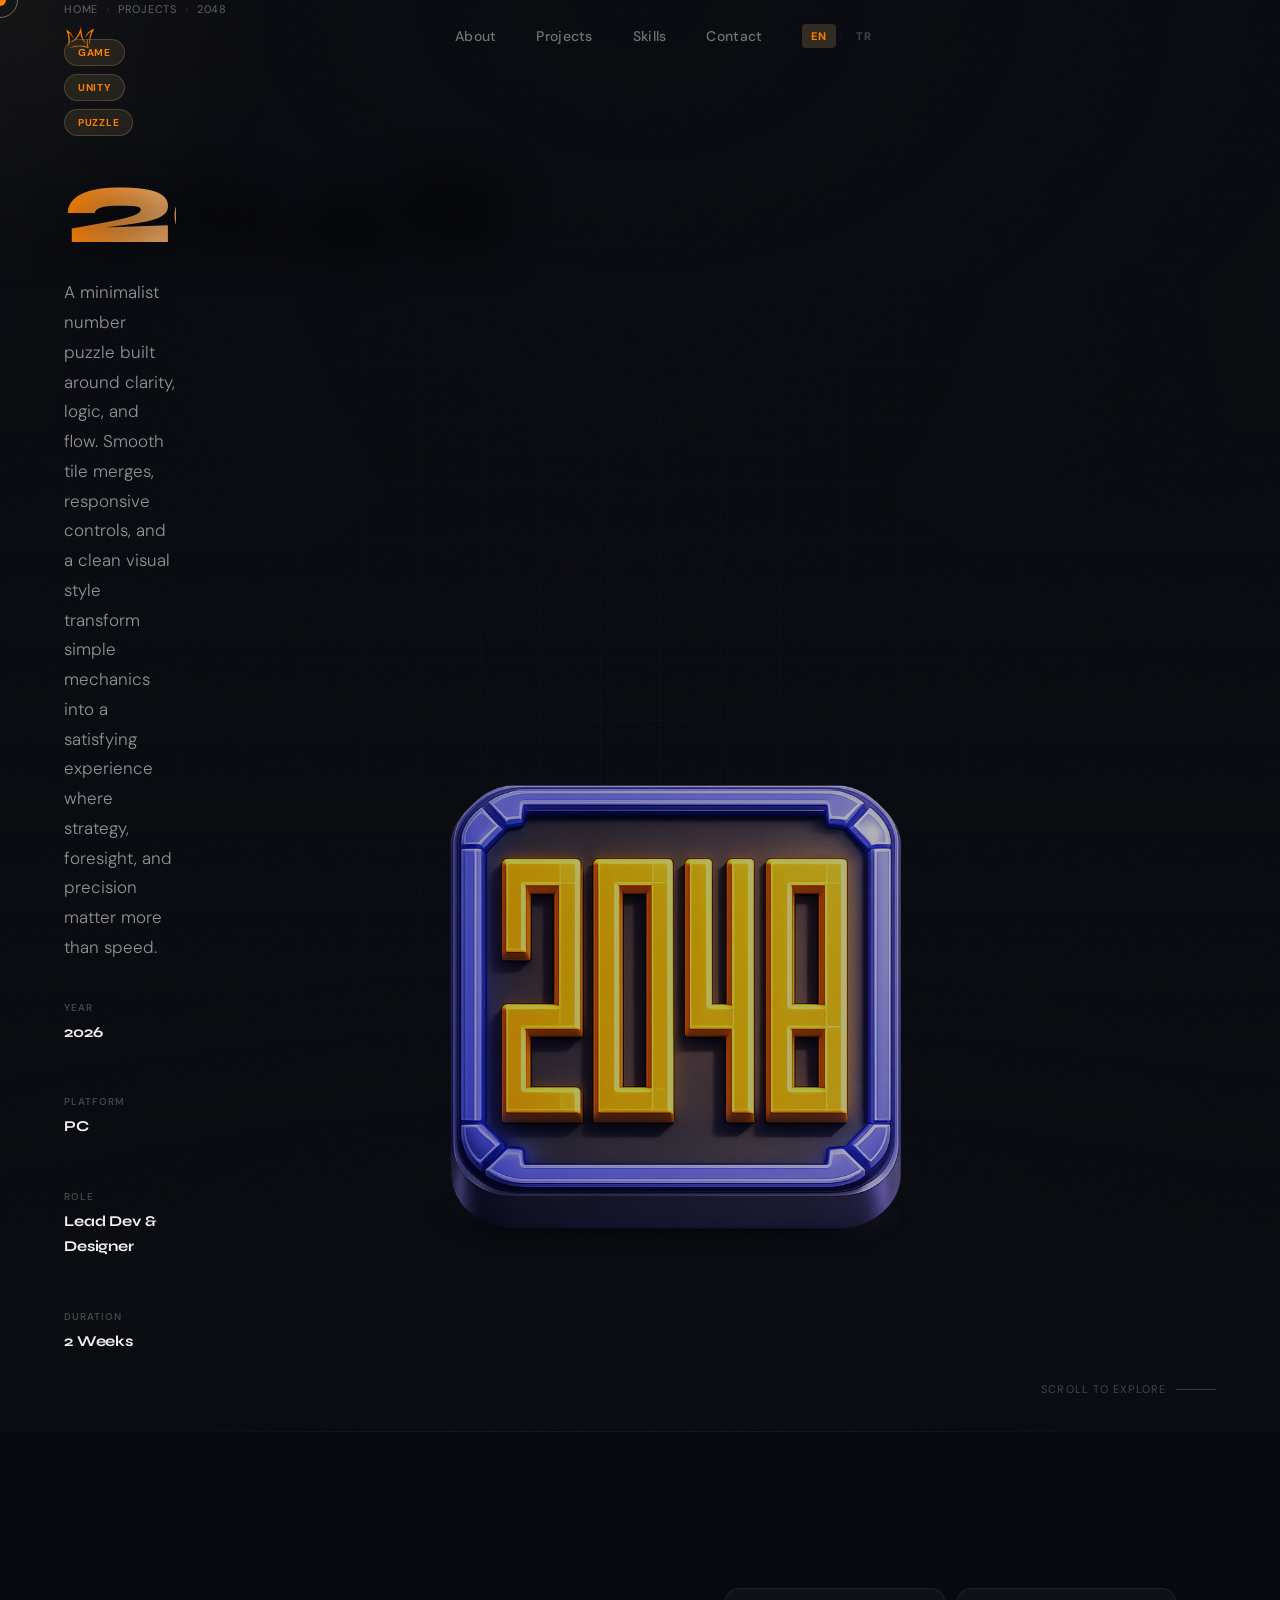
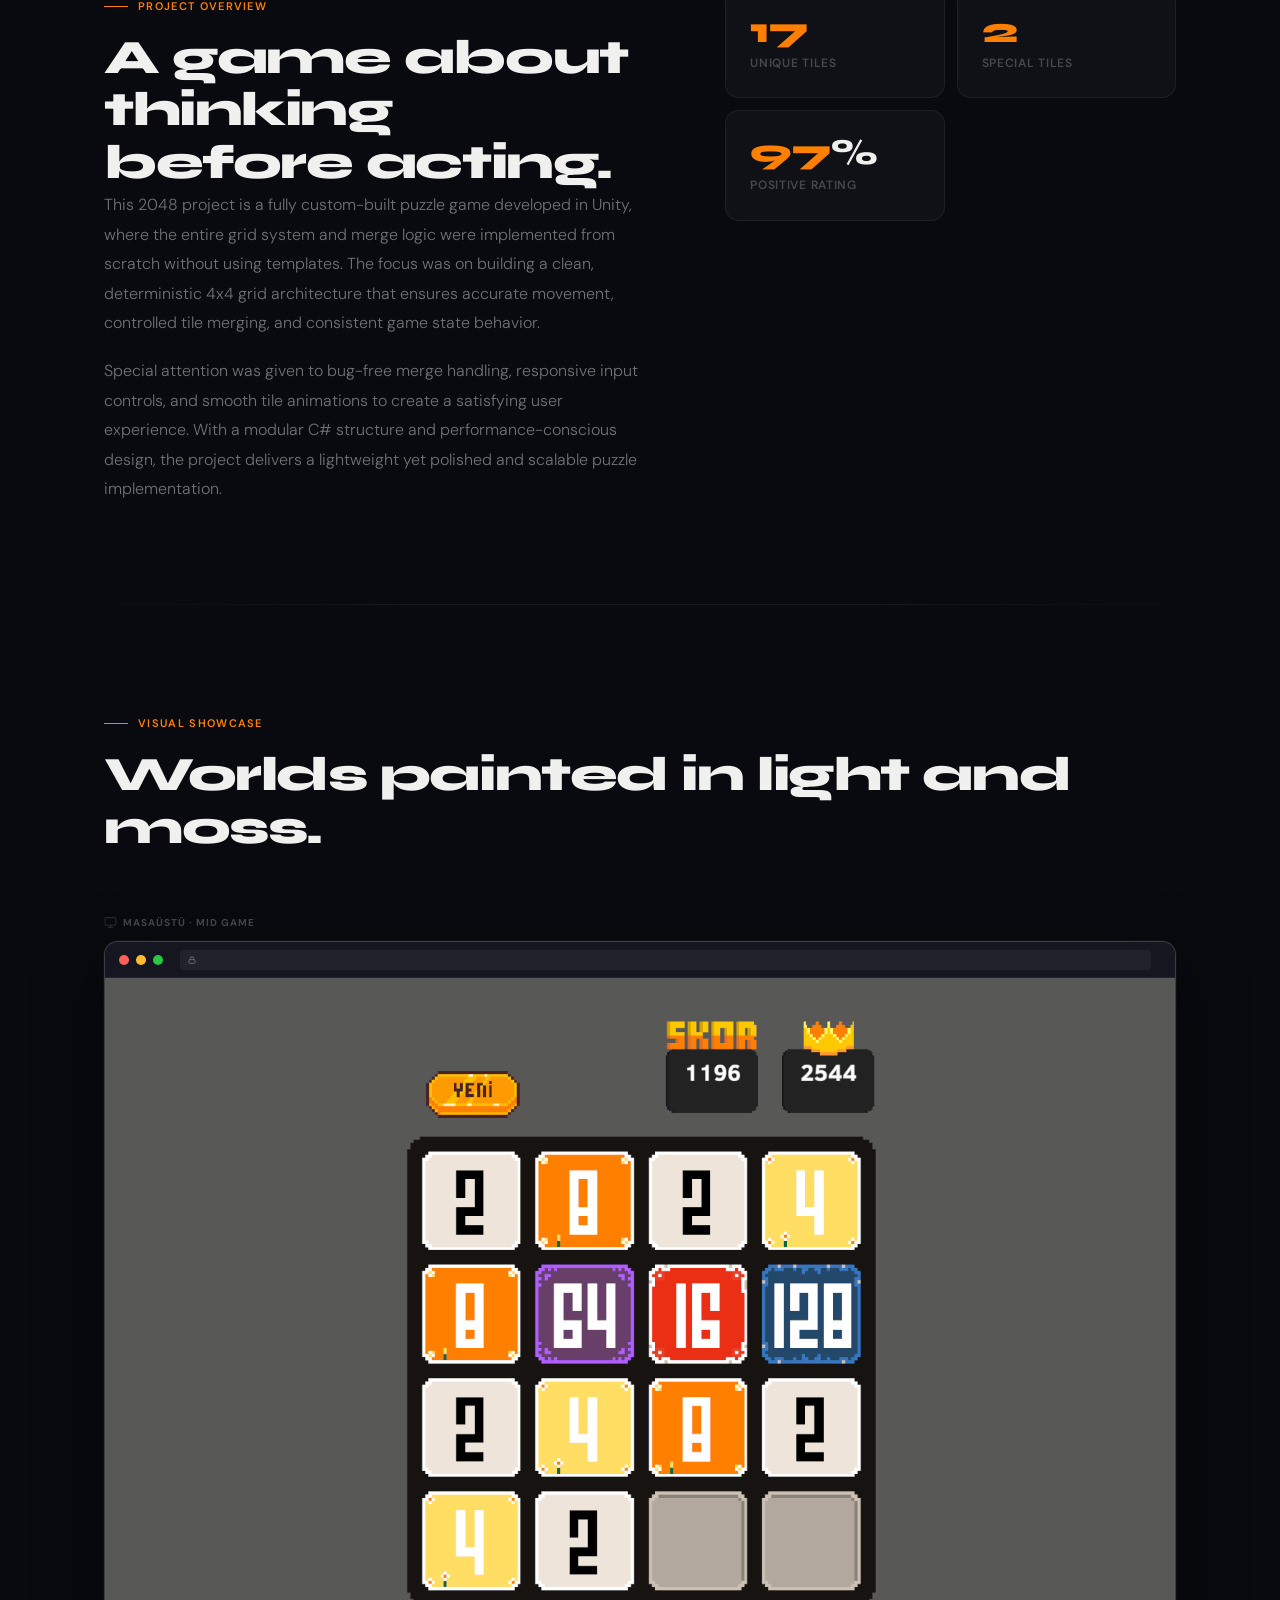
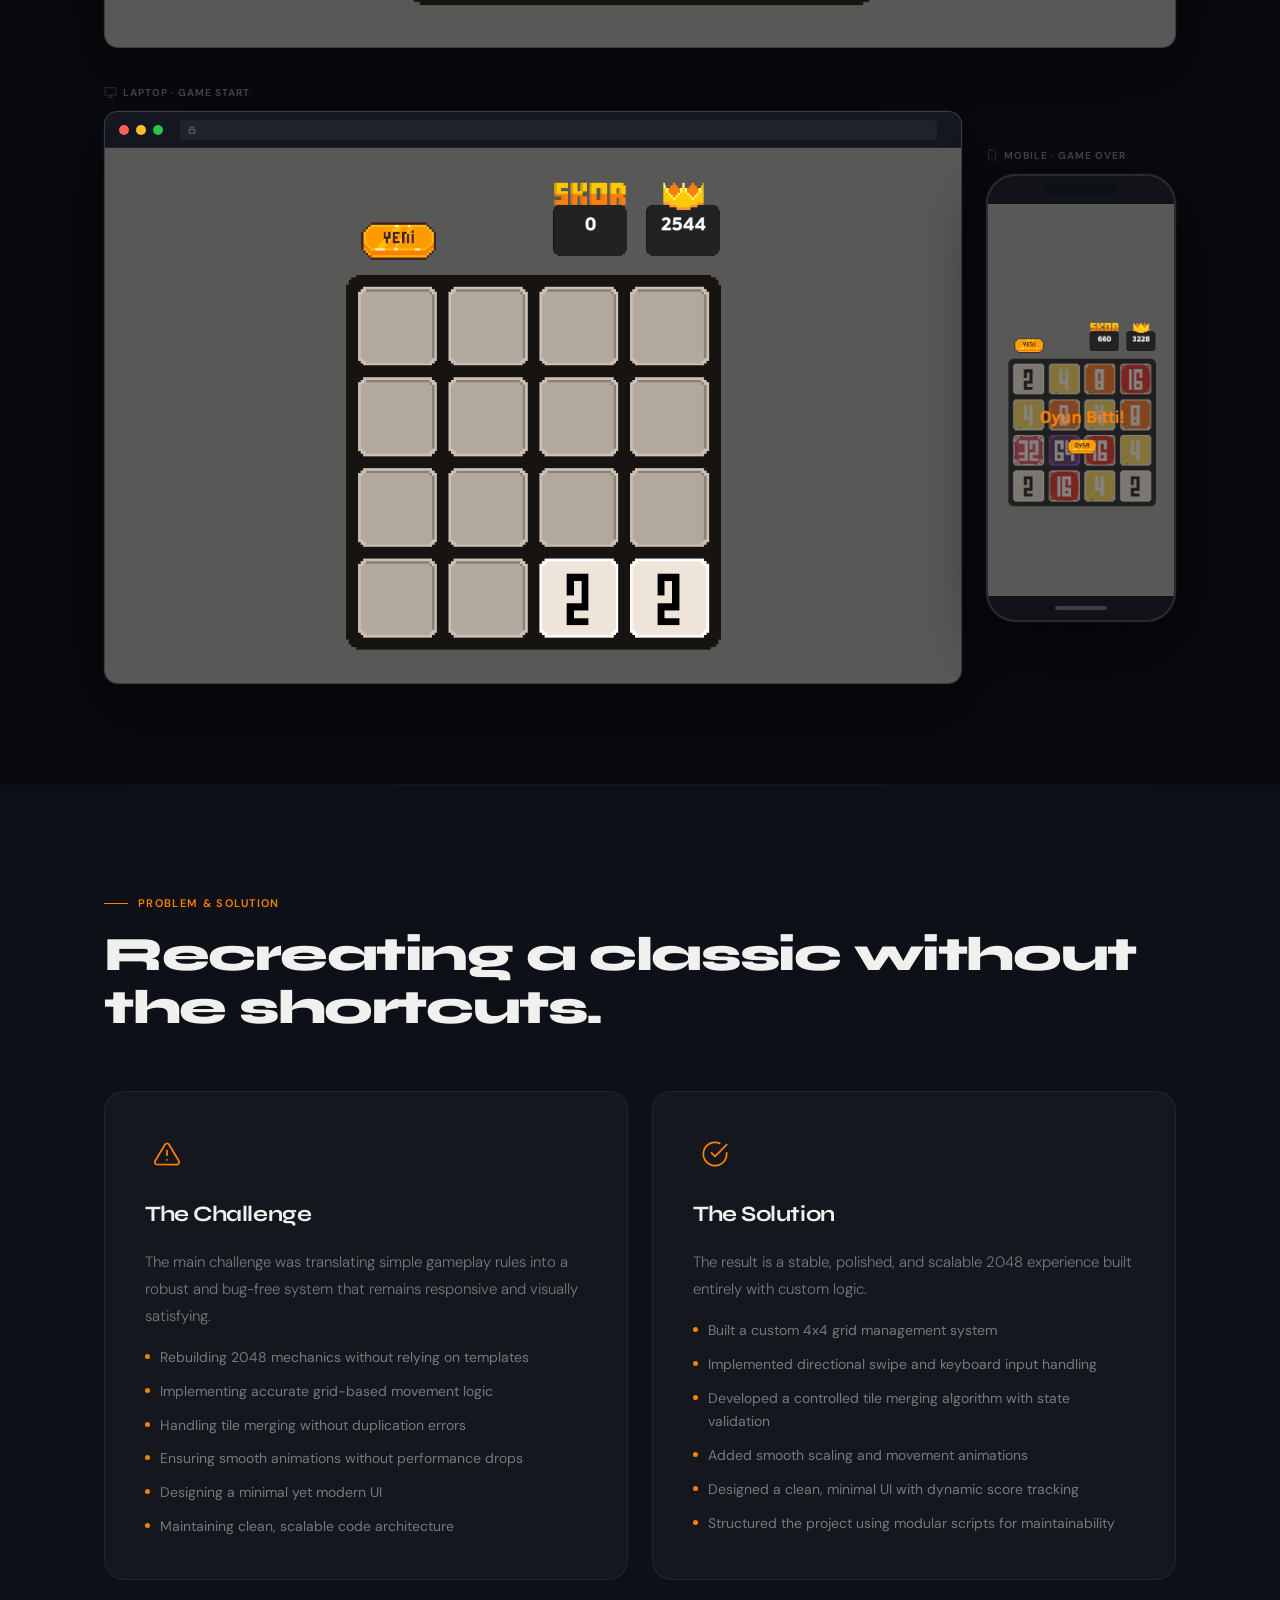
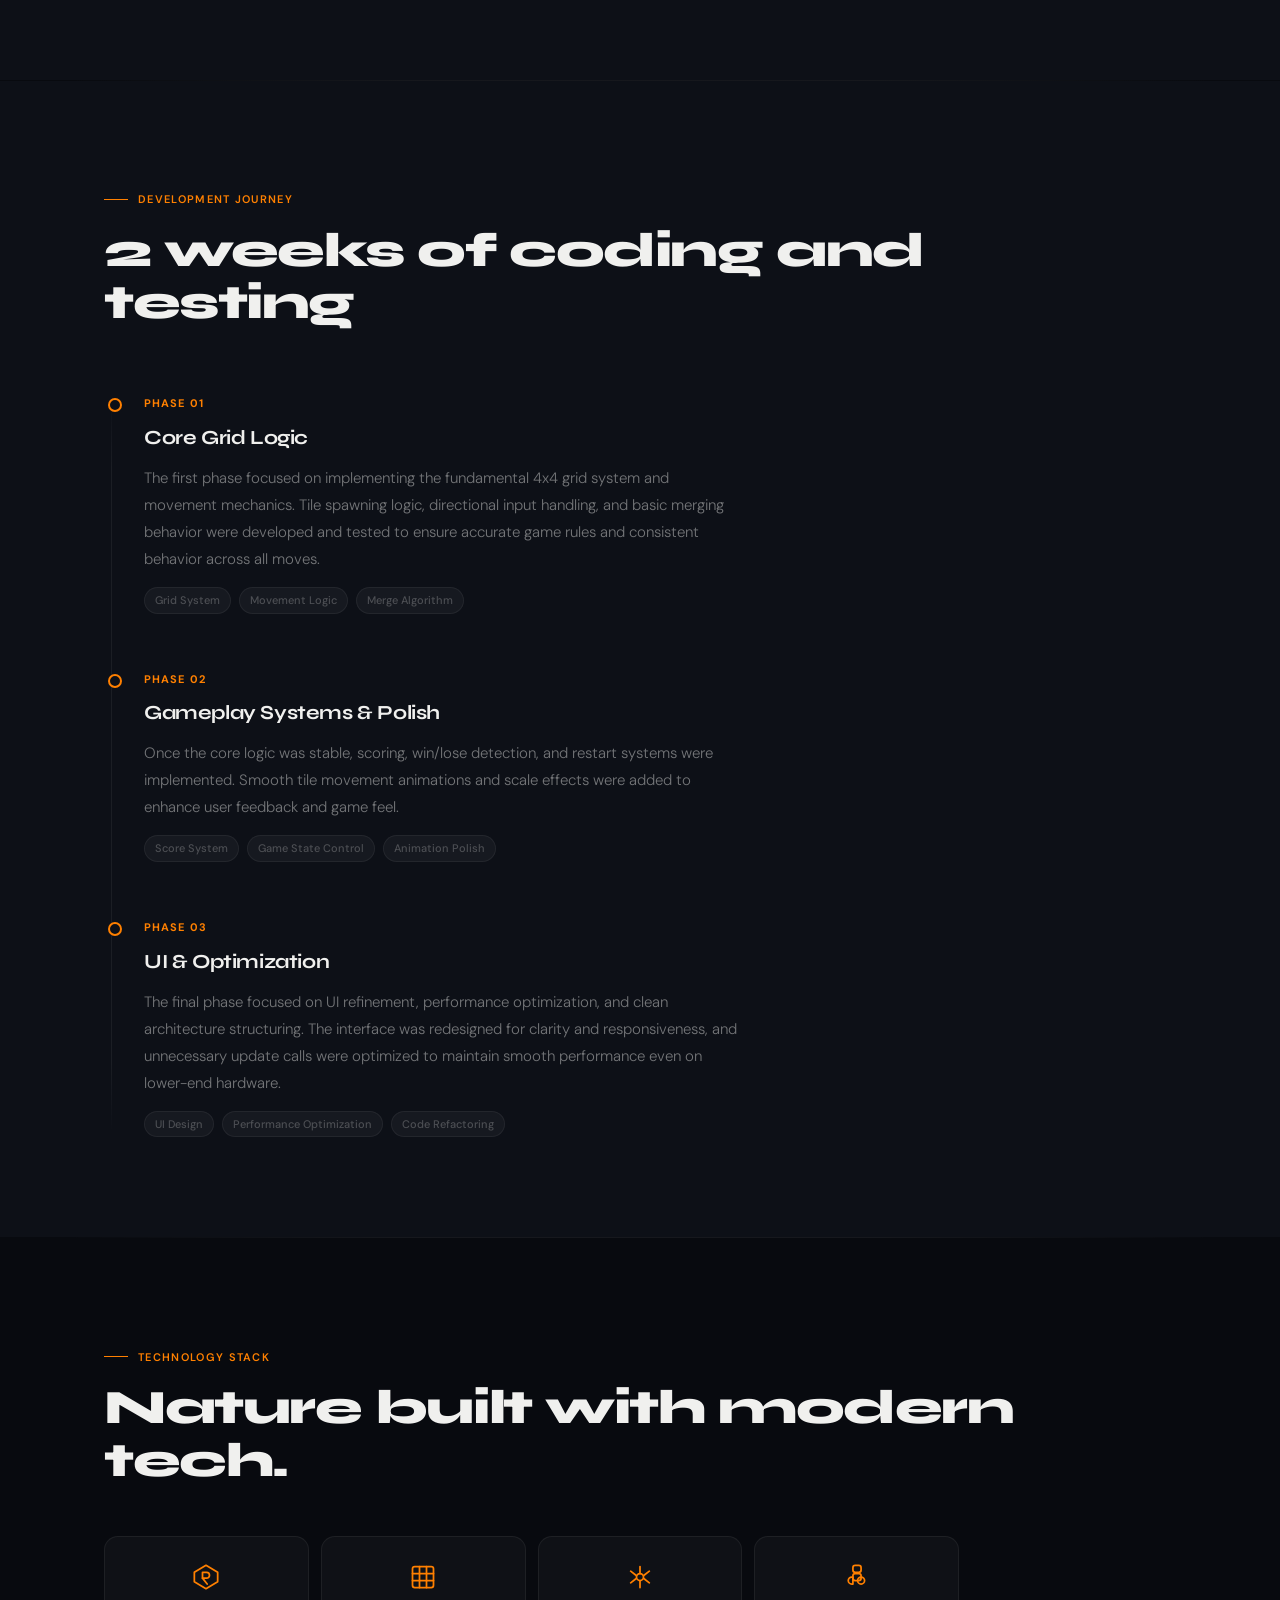
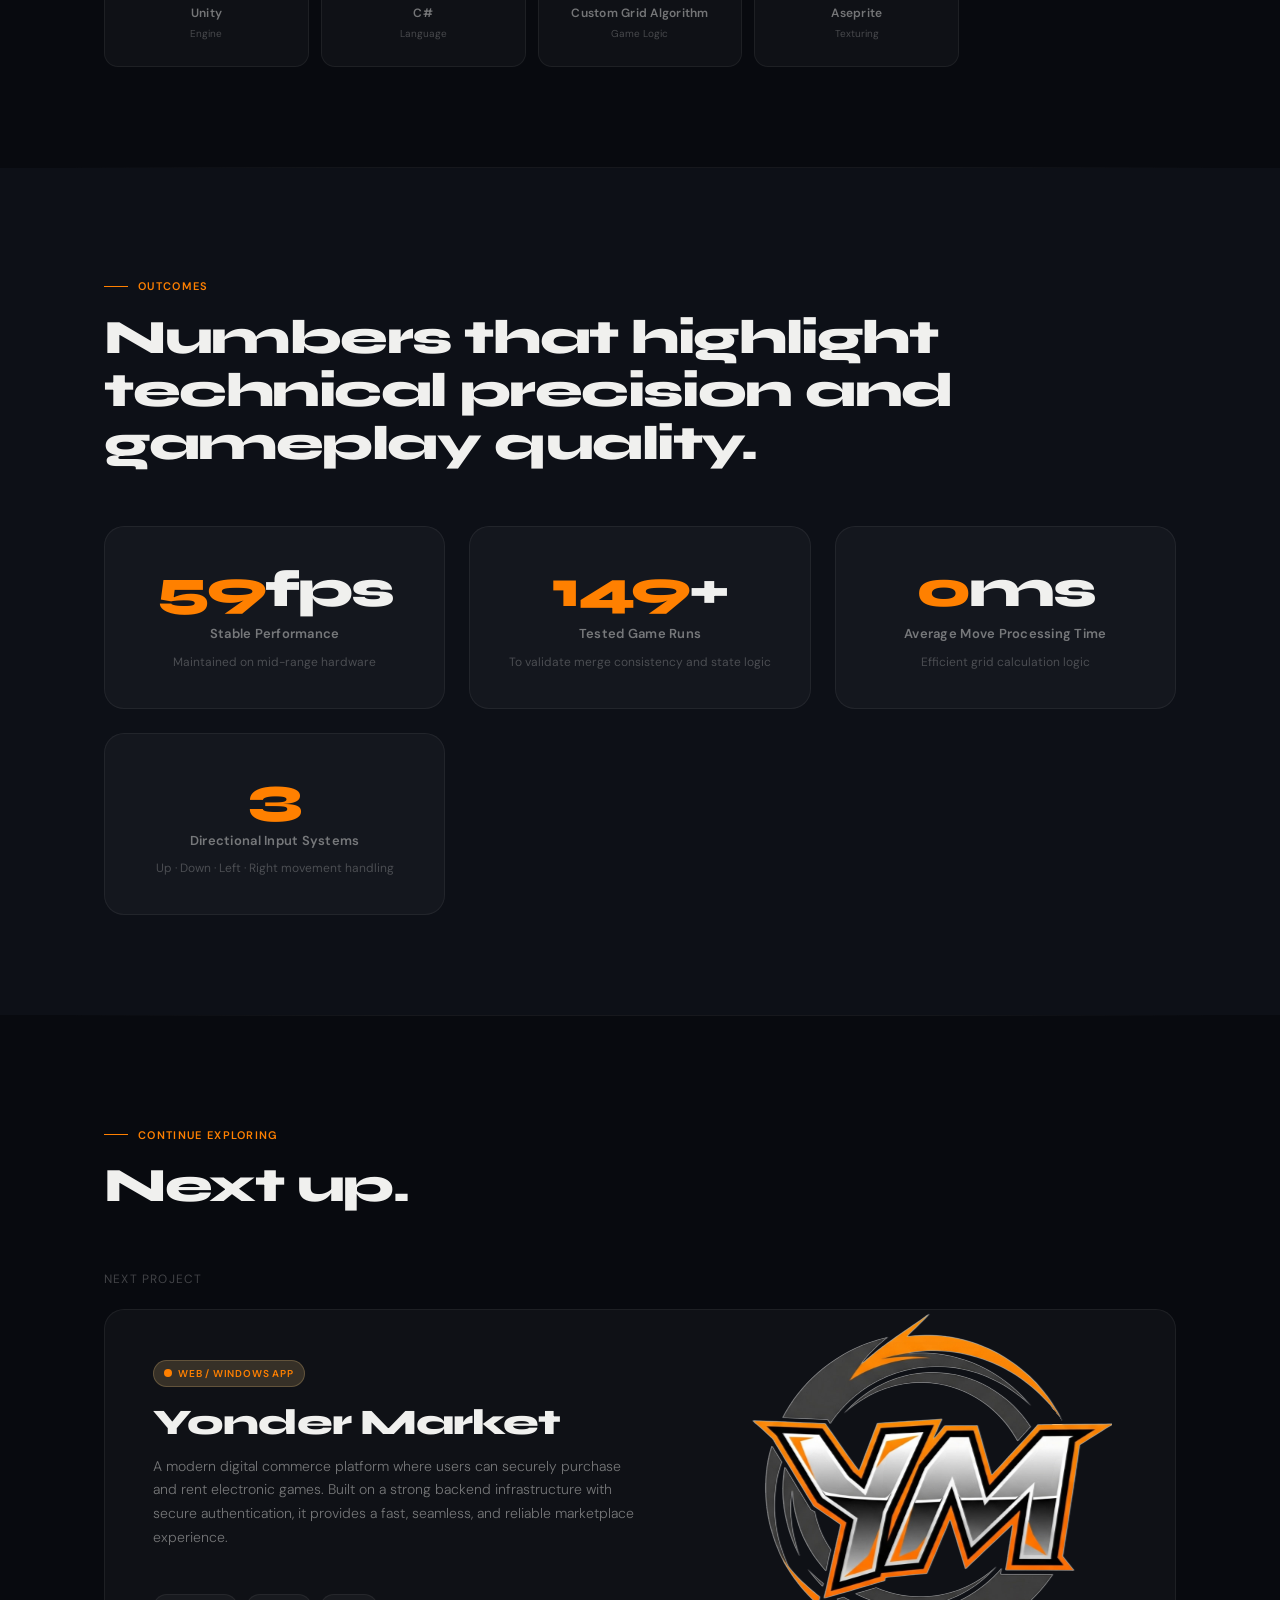
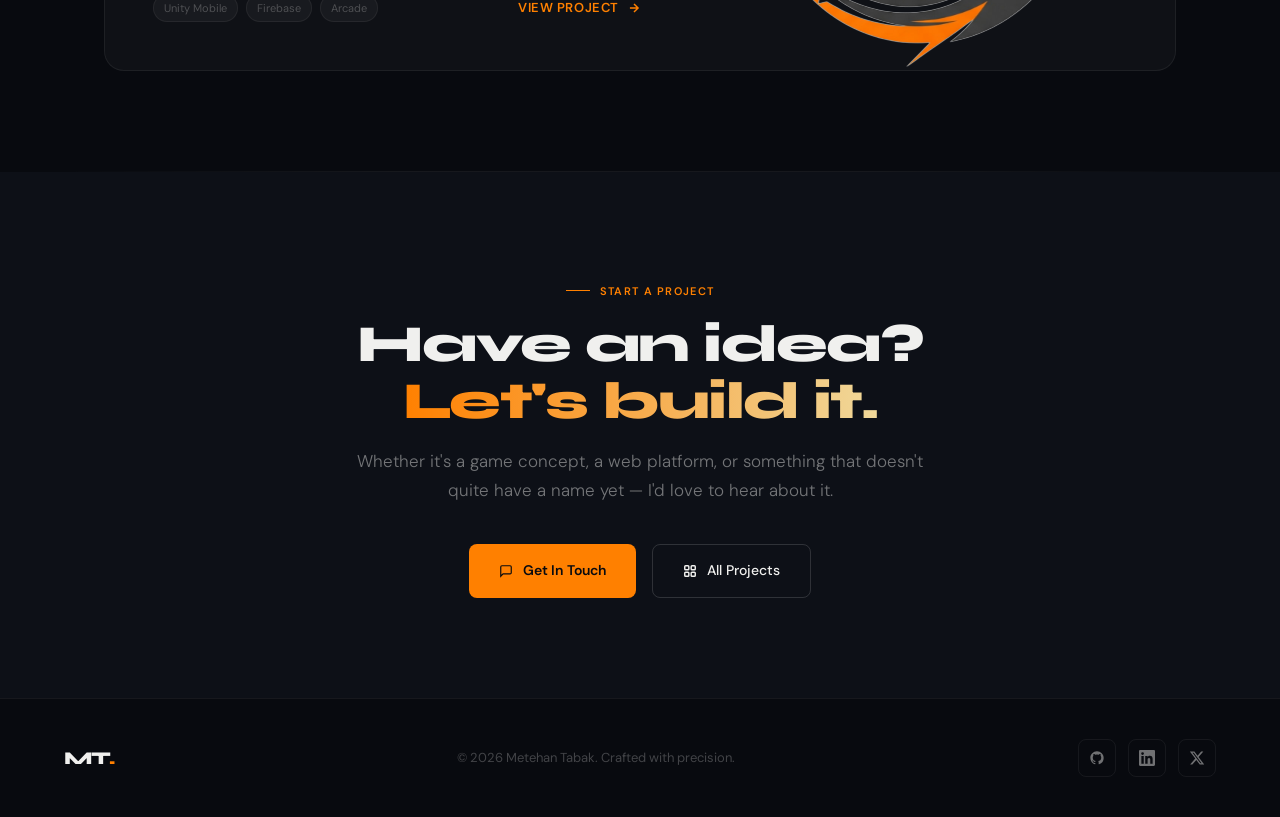
==== commit a87ce85b: "Add files via upload" ====
--- a/2048.html
+++ b/2048.html
@@ -60,7 +60,7 @@
     .nav-links a:hover { color: var(--text); }
     .nav-links a:hover::after { width: 100%; }
     .nav-back { display: none; }
-    .hamburger { display: none; flex-direction: column; gap: 5px; cursor: pointer; background: none; border: none; padding: 4px; }
+    .hamburger { display: none; flex-direction: column; gap: 5px; background: none; border: none; padding: 4px; }
     .hamburger span { display: block; width: 22px; height: 1.5px; background: var(--text); border-radius: 2px; }
 
         /* ══ HERO ══ */
@@ -218,7 +218,7 @@
       text-decoration: none; font-size: 11.5px; font-weight: 600;
       letter-spacing: 0.01em; white-space: nowrap;
       transition: color .22s, background .22s;
-      border: none; background: transparent; cursor: pointer;
+      border: none; background: transparent;
       position: relative;
     }
     .pbar-btn::after {
@@ -429,7 +429,7 @@
     /* TECH */
     #tech { background: var(--bg); }
     .tech-grid { display: grid; grid-template-columns: repeat(5, 1fr); gap: 12px; margin-top: 48px; }
-    .tech-item { padding: 24px 16px; background: var(--surface); border: 1px solid var(--border); border-radius: 14px; text-align: center; transition: all .3s cubic-bezier(.4,0,.2,1); cursor: default; display: flex; flex-direction: column; align-items: center; }
+    .tech-item { padding: 24px 16px; background: var(--surface); border: 1px solid var(--border); border-radius: 14px; text-align: center; transition: all .3s cubic-bezier(.4,0,.2,1); display: flex; flex-direction: column; align-items: center; }
     .tech-item:hover { background: var(--surface-hover); border-color: rgba(232,192,122,0.25); transform: translateY(-4px); box-shadow: 0 8px 24px rgba(0,0,0,0.3), 0 0 0 1px rgba(232,192,122,0.1); }
     .tech-icon { width: 32px; height: 32px; display: flex; align-items: center; justify-content: center; color: var(--accent); margin: 0 auto 10px auto; }
     .tech-label { font-size: 12px; font-weight: 600; color: var(--text-muted); letter-spacing: 0.02em; }
@@ -479,11 +479,11 @@
     .cta-title span { background: linear-gradient(90deg, var(--accent) 0%, #f0d89a 100%); -webkit-background-clip: text; -webkit-text-fill-color: transparent; background-clip: text; }
     .cta-desc { font-size: 17px; color: var(--text-muted); line-height: 1.7; font-weight: 300; margin-bottom: 40px; }
     .cta-btns { display: flex; gap: 16px; justify-content: center; flex-wrap: wrap; }
-    .btn-primary { display: inline-flex; align-items: center; gap: 10px; padding: 14px 30px; background: var(--accent); color: #080a0f; font-family: var(--font-body); font-size: 14px; font-weight: 600; letter-spacing: 0.01em; border-radius: 8px; border: none; cursor: pointer; text-decoration: none; transition: all .3s cubic-bezier(.4,0,.2,1); position: relative; overflow: hidden; }
+    .btn-primary { display: inline-flex; align-items: center; gap: 10px; padding: 14px 30px; background: var(--accent); color: #080a0f; font-family: var(--font-body); font-size: 14px; font-weight: 600; letter-spacing: 0.01em; border-radius: 8px; border: none; text-decoration: none; transition: all .3s cubic-bezier(.4,0,.2,1); position: relative; overflow: hidden; }
     .btn-primary::before { content:''; position:absolute; inset:0; background:rgba(255,255,255,0.15); opacity:0; transition:opacity .3s; }
     .btn-primary:hover { transform: translateY(-2px); box-shadow: 0 8px 30px var(--accent-glow-strong); }
     .btn-primary:hover::before { opacity: 1; }
-    .btn-secondary { display: inline-flex; align-items: center; gap: 10px; padding: 14px 30px; background: transparent; color: var(--text); font-family: var(--font-body); font-size: 14px; font-weight: 500; border-radius: 8px; border: 1px solid var(--border-hover); cursor: pointer; text-decoration: none; transition: all .3s; }
+    .btn-secondary { display: inline-flex; align-items: center; gap: 10px; padding: 14px 30px; background: transparent; color: var(--text); font-family: var(--font-body); font-size: 14px; font-weight: 500; border-radius: 8px; border: 1px solid var(--border-hover); text-decoration: none; transition: all .3s; }
     .btn-secondary:hover { border-color: rgba(255,255,255,0.25); background: rgba(255,255,255,0.04); transform: translateY(-2px); }
 
     /* FOOTER */
@@ -1006,10 +1006,70 @@
 <script src="assets/js/MobileNav.js"></script>
 <script>
   window.addEventListener('load', () => { setTimeout(() => document.getElementById('preloader').classList.add('hidden'), 1400); });
-  const cursor = document.getElementById('cursor'), cursorRing = document.getElementById('cursor-ring'), mouseGlow = document.getElementById('mouse-glow');
+    // ── CURSOR ──
+  const cursor = document.getElementById('cursor');
+  const cursorRing = document.getElementById('cursor-ring');
+  const mouseGlow = document.getElementById('mouse-glow');
   let mx = 0, my = 0, rx = 0, ry = 0;
-  document.addEventListener('mousemove', e => { mx = e.clientX; my = e.clientY; cursor.style.left = mx + 'px'; cursor.style.top = my + 'px'; mouseGlow.style.left = mx + 'px'; mouseGlow.style.top = my + 'px'; });
-  (function animateRing() { rx += (mx - rx) * .12; ry += (my - ry) * .12; cursorRing.style.left = rx + 'px'; cursorRing.style.top = ry + 'px'; requestAnimationFrame(animateRing); })();
+  let cursorVisible = false;
+
+  function showCursor() {
+    if (!cursorVisible) {
+      cursorVisible = true;
+      cursor.style.opacity = '1';
+      cursorRing.style.opacity = '1';
+      mouseGlow.style.opacity = '1';
+    }
+  }
+  function hideCursor() {
+    cursorVisible = false;
+    cursor.style.opacity = '0';
+    cursorRing.style.opacity = '0';
+    mouseGlow.style.opacity = '0';
+  }
+
+  // Mouse: göster / hareket et / çıkınca gizle
+  document.addEventListener('mousemove', e => {
+    mx = e.clientX; my = e.clientY;
+    cursor.style.left = mx + 'px';
+    cursor.style.top  = my + 'px';
+    mouseGlow.style.left = mx + 'px';
+    mouseGlow.style.top  = my + 'px';
+    showCursor();
+  });
+  document.addEventListener('mouseleave', hideCursor);
+
+  // Touch: sadece dokunma anında görünür, bırakınca kaybolur
+  let touchHideTimer = null;
+  document.addEventListener('touchstart', e => {
+    const t = e.touches[0];
+    mx = rx = t.clientX; my = ry = t.clientY;
+    cursor.style.left    = mx + 'px'; cursor.style.top    = my + 'px';
+    cursorRing.style.left = rx + 'px'; cursorRing.style.top = ry + 'px';
+    mouseGlow.style.left = mx + 'px'; mouseGlow.style.top  = my + 'px';
+    clearTimeout(touchHideTimer);
+    showCursor();
+  }, { passive: true });
+  document.addEventListener('touchmove', e => {
+    const t = e.touches[0];
+    mx = rx = t.clientX; my = ry = t.clientY;
+    cursor.style.left    = mx + 'px'; cursor.style.top    = my + 'px';
+    cursorRing.style.left = rx + 'px'; cursorRing.style.top = ry + 'px';
+    mouseGlow.style.left = mx + 'px'; mouseGlow.style.top  = my + 'px';
+  }, { passive: true });
+  document.addEventListener('touchend', () => {
+    touchHideTimer = setTimeout(hideCursor, 350);
+  }, { passive: true });
+
+  function animateCursorRing() {
+    rx += (mx - rx) * 0.12;
+    ry += (my - ry) * 0.12;
+    cursorRing.style.left = rx + 'px';
+    cursorRing.style.top  = ry + 'px';
+    requestAnimationFrame(animateCursorRing);
+  }
+  animateCursorRing();
+
   window.addEventListener('scroll', () => {
     document.getElementById('navbar').classList.toggle('scrolled', window.scrollY > 40);
     document.getElementById('btt').classList.toggle('visible', window.scrollY > 400);
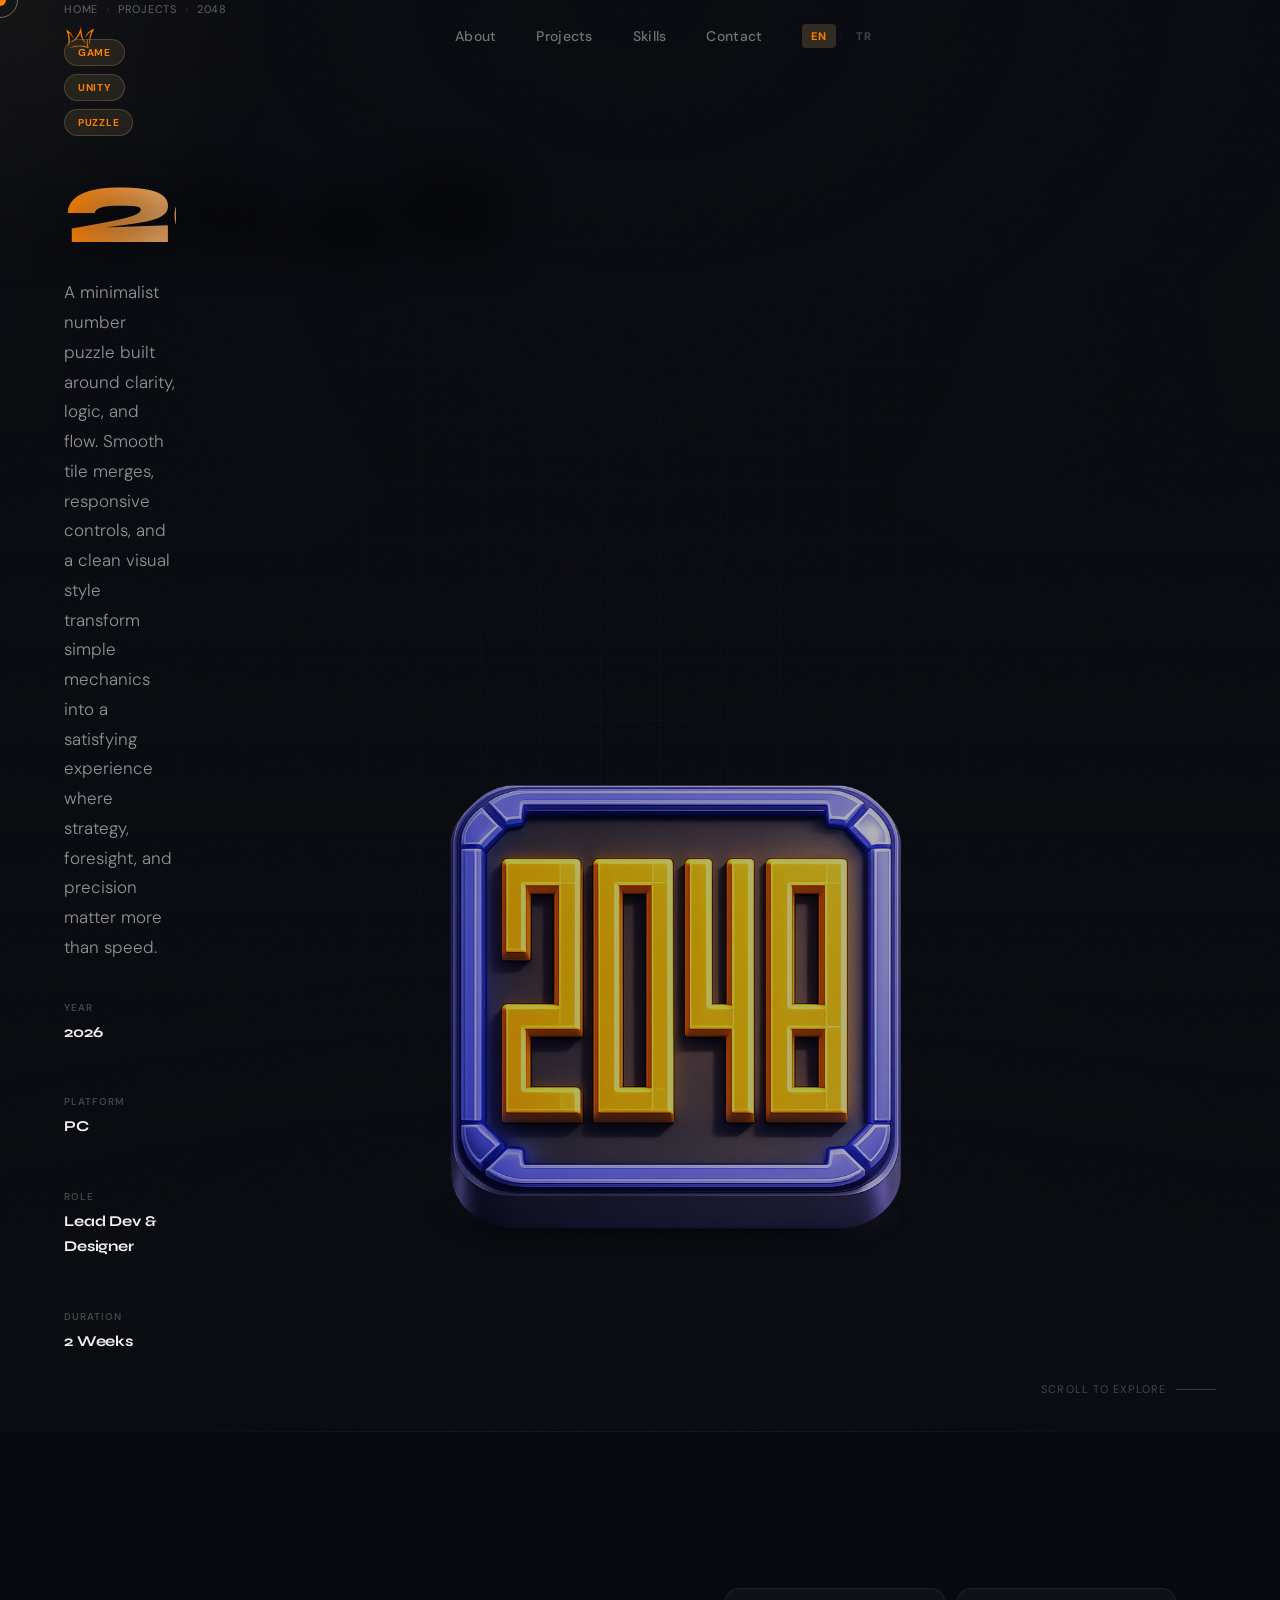
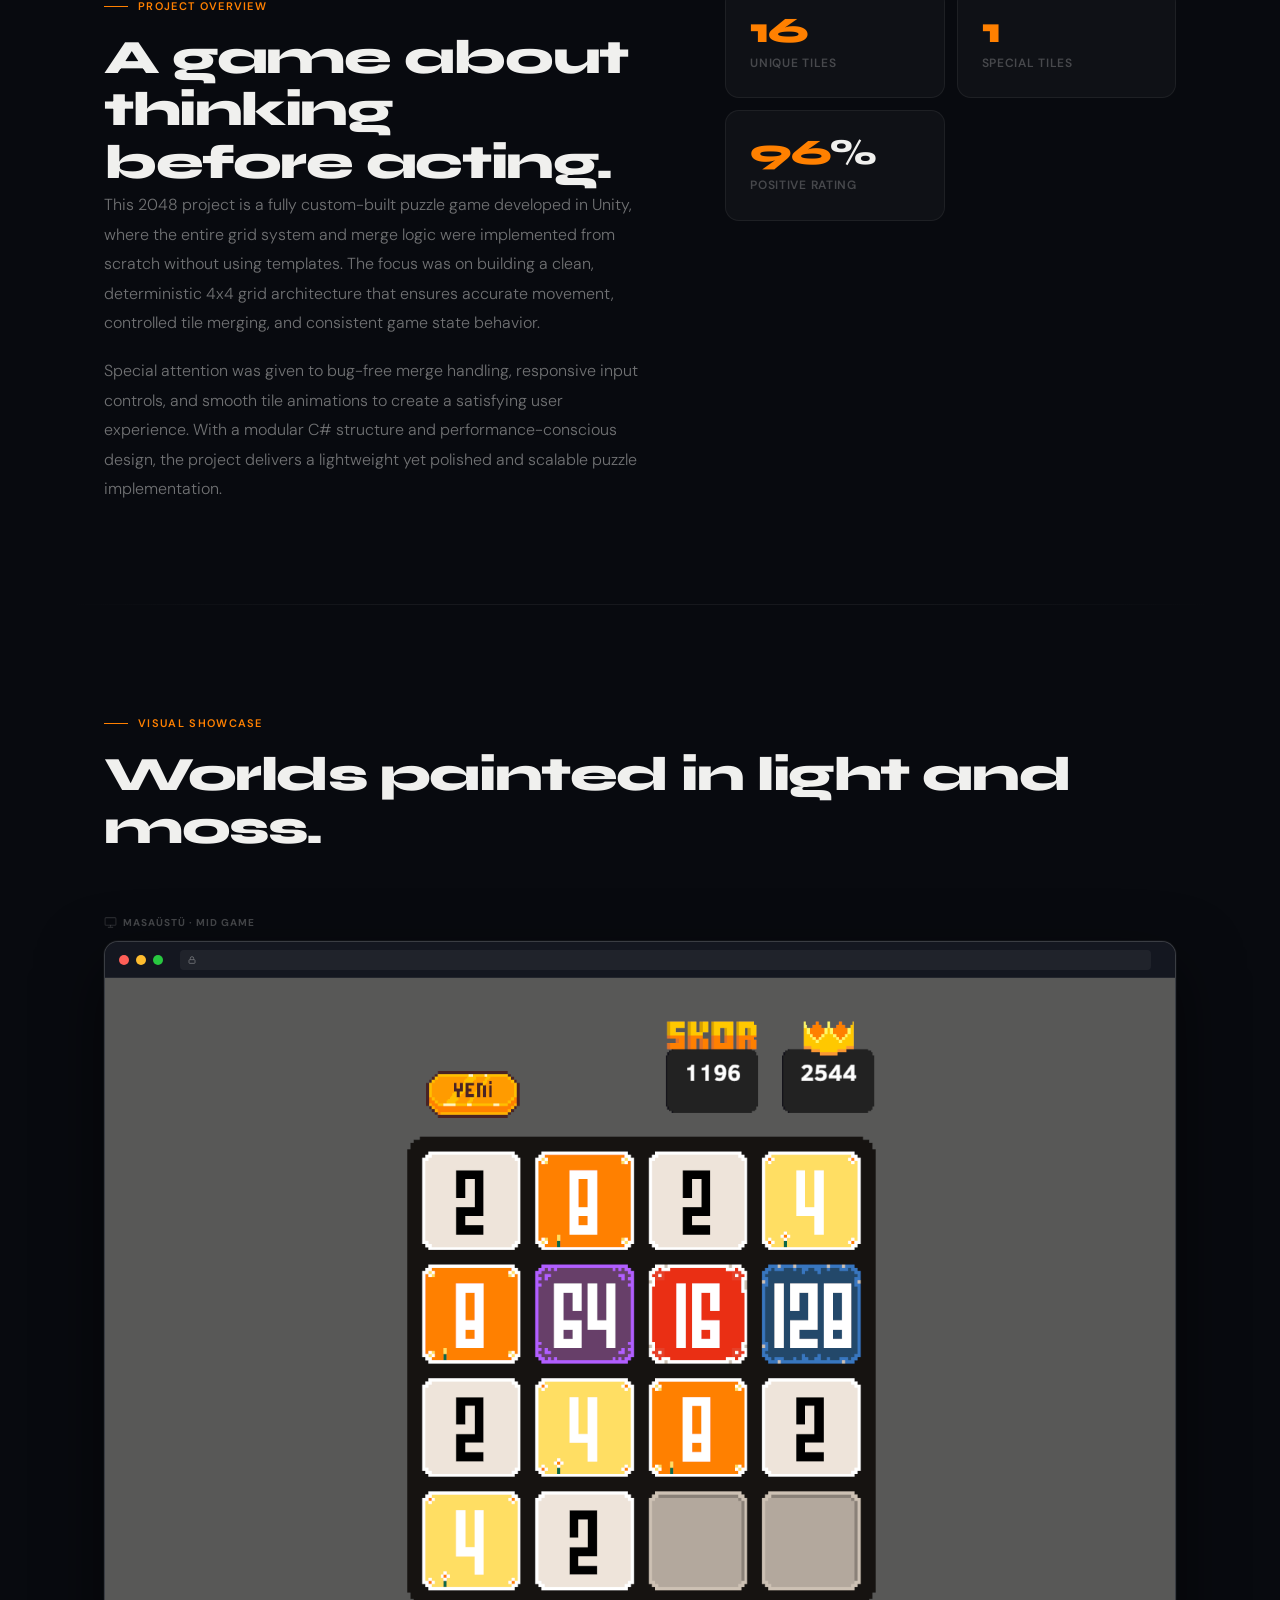
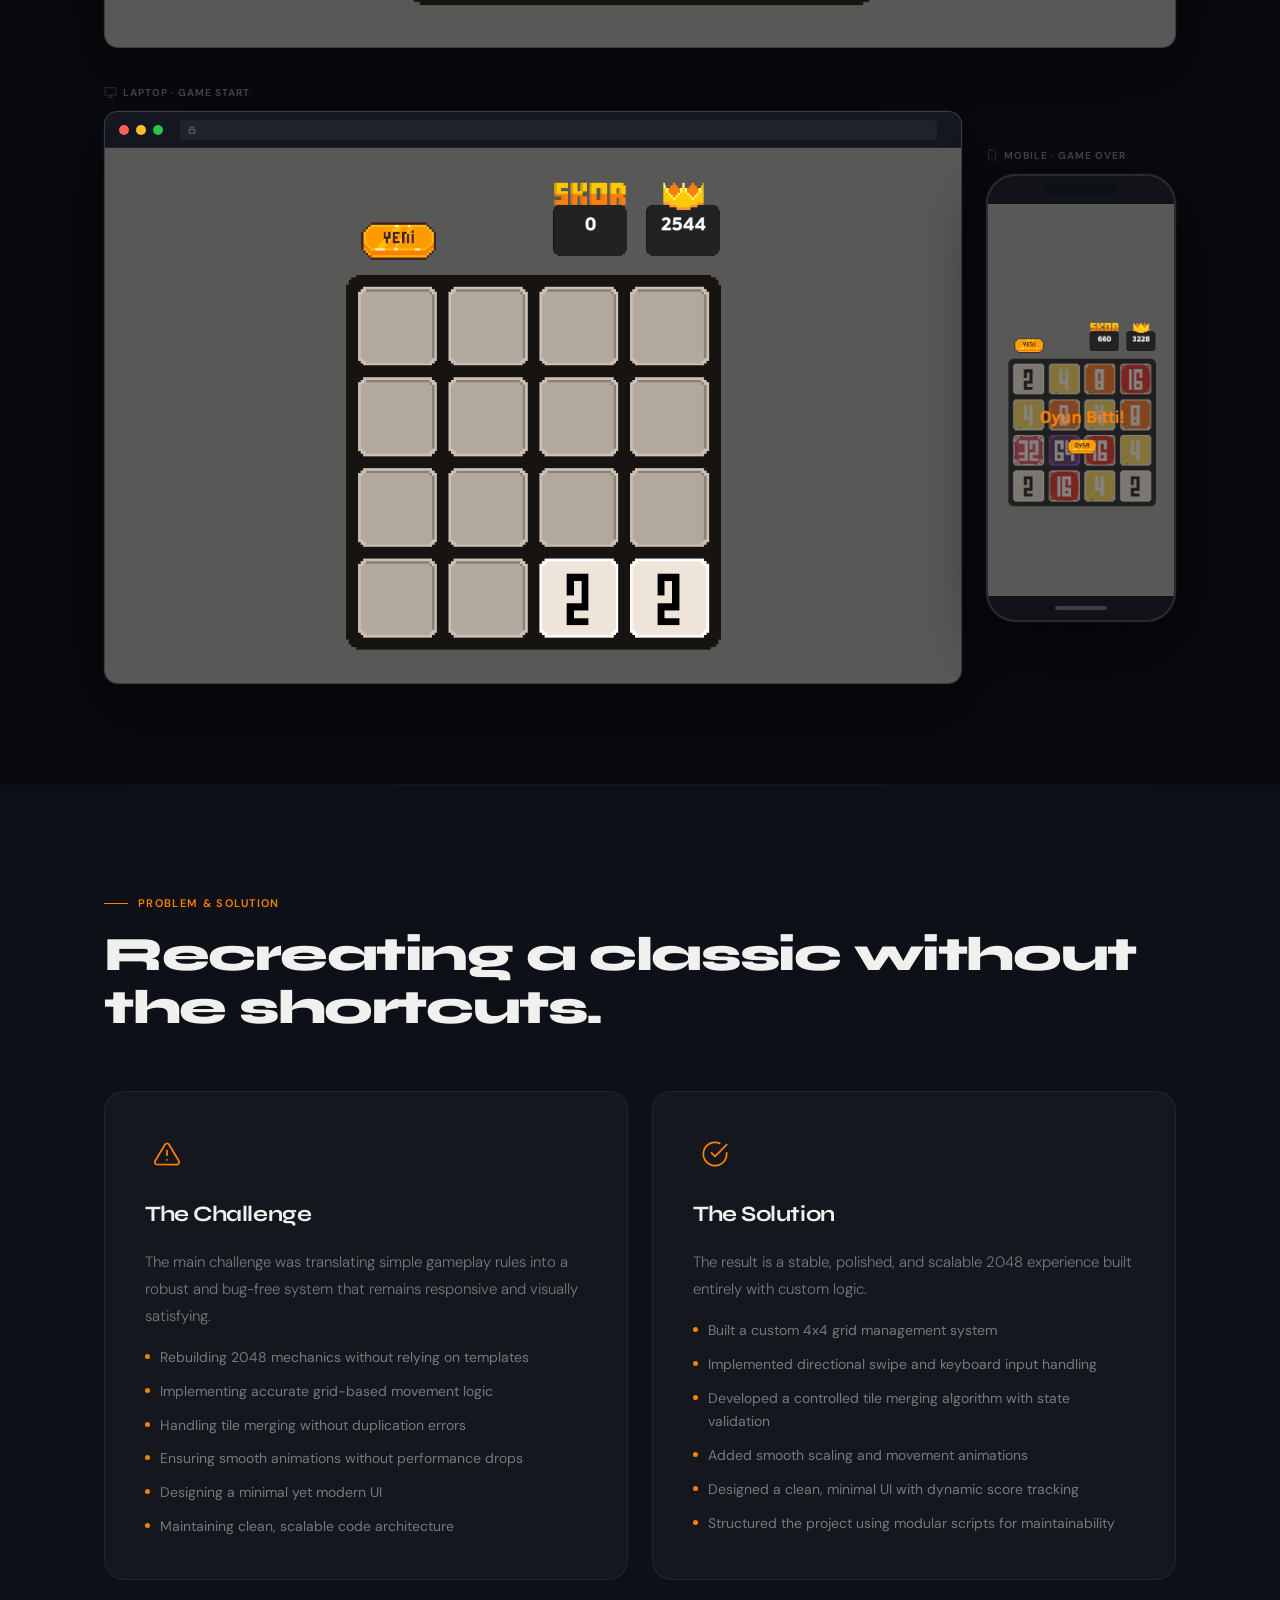
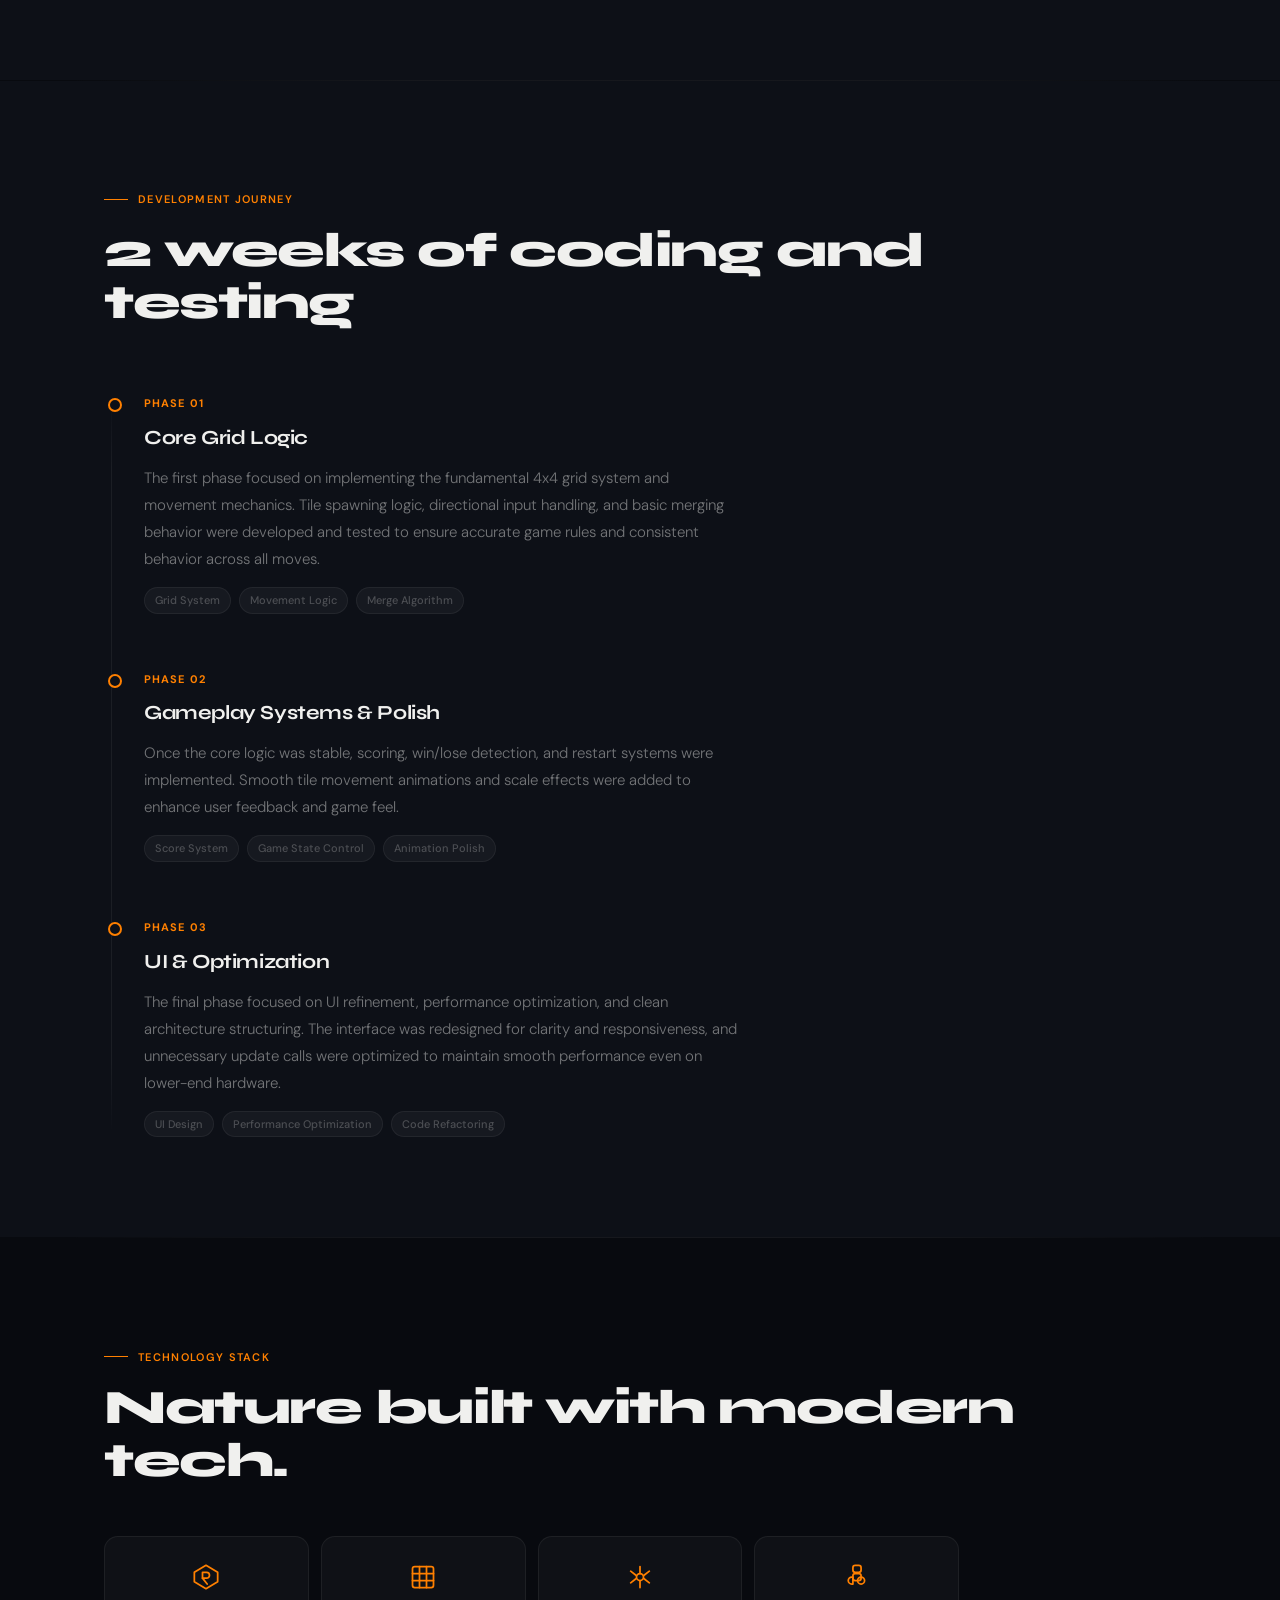
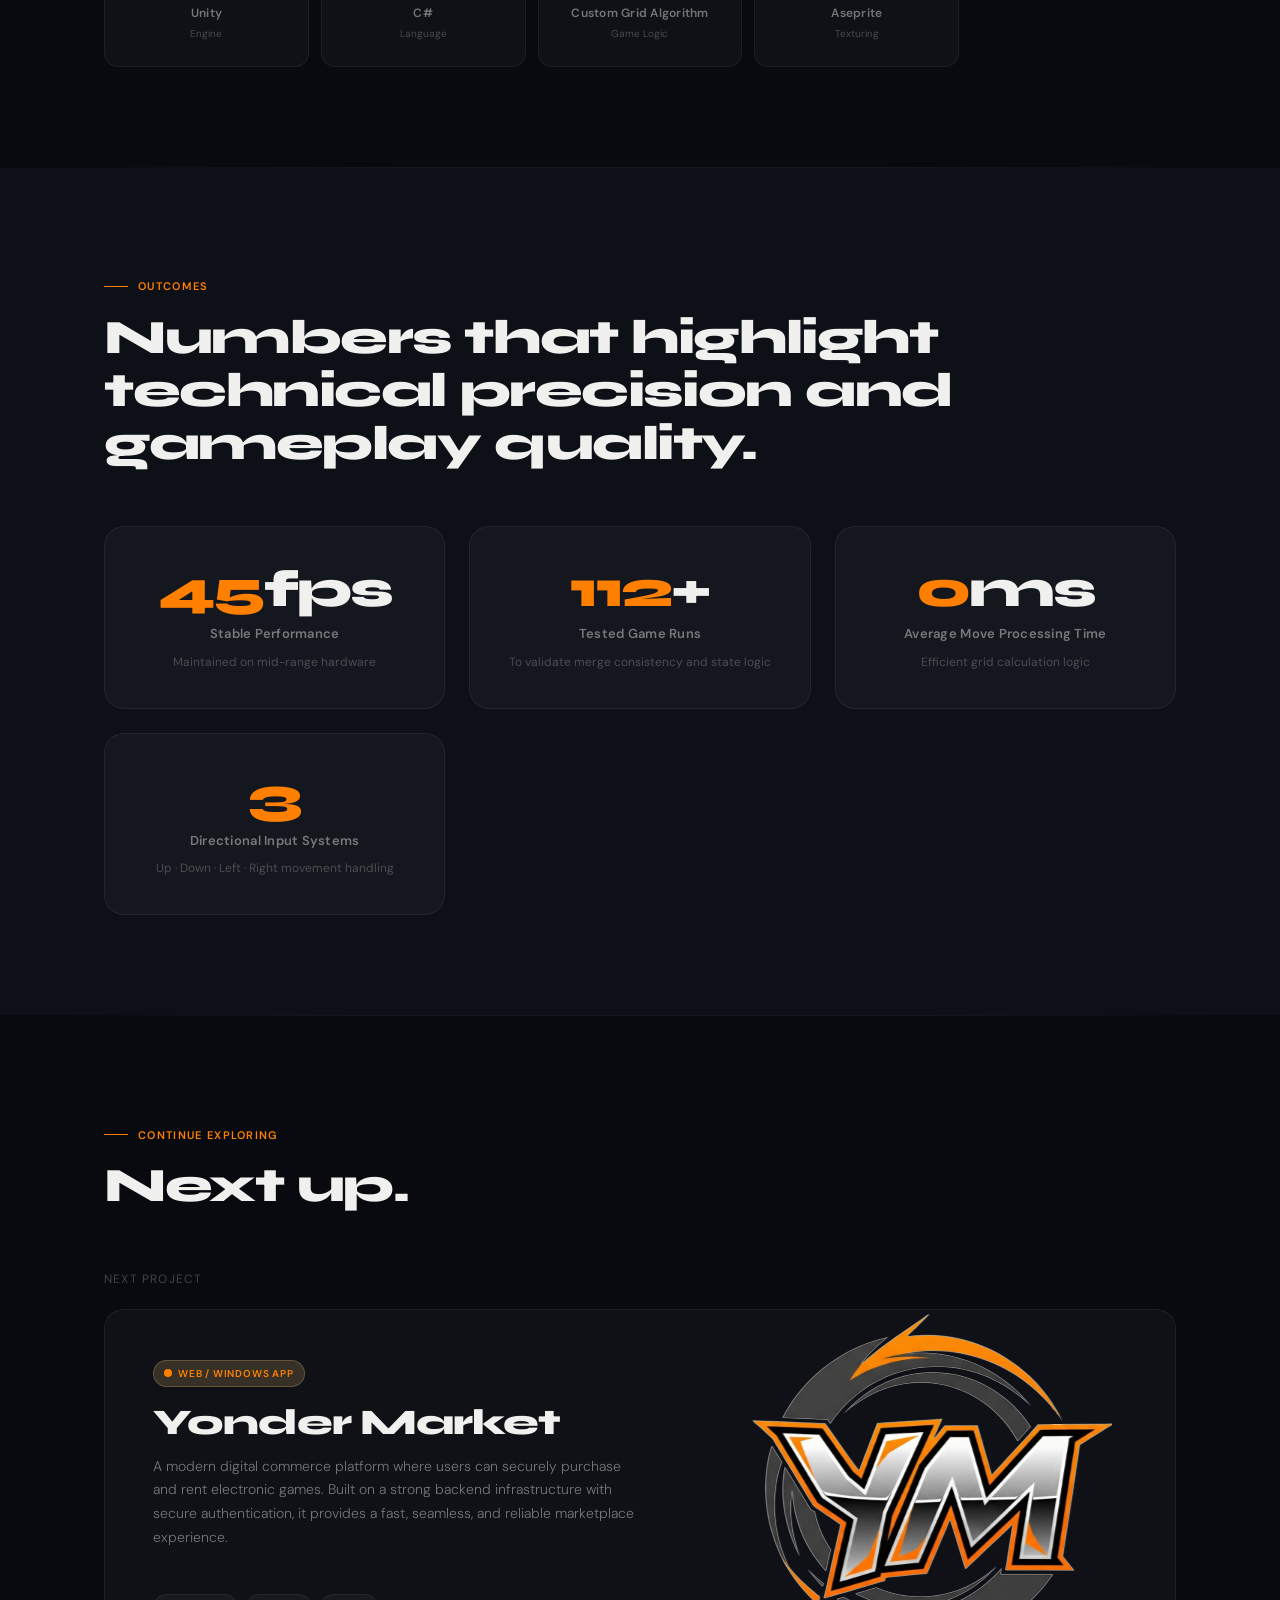
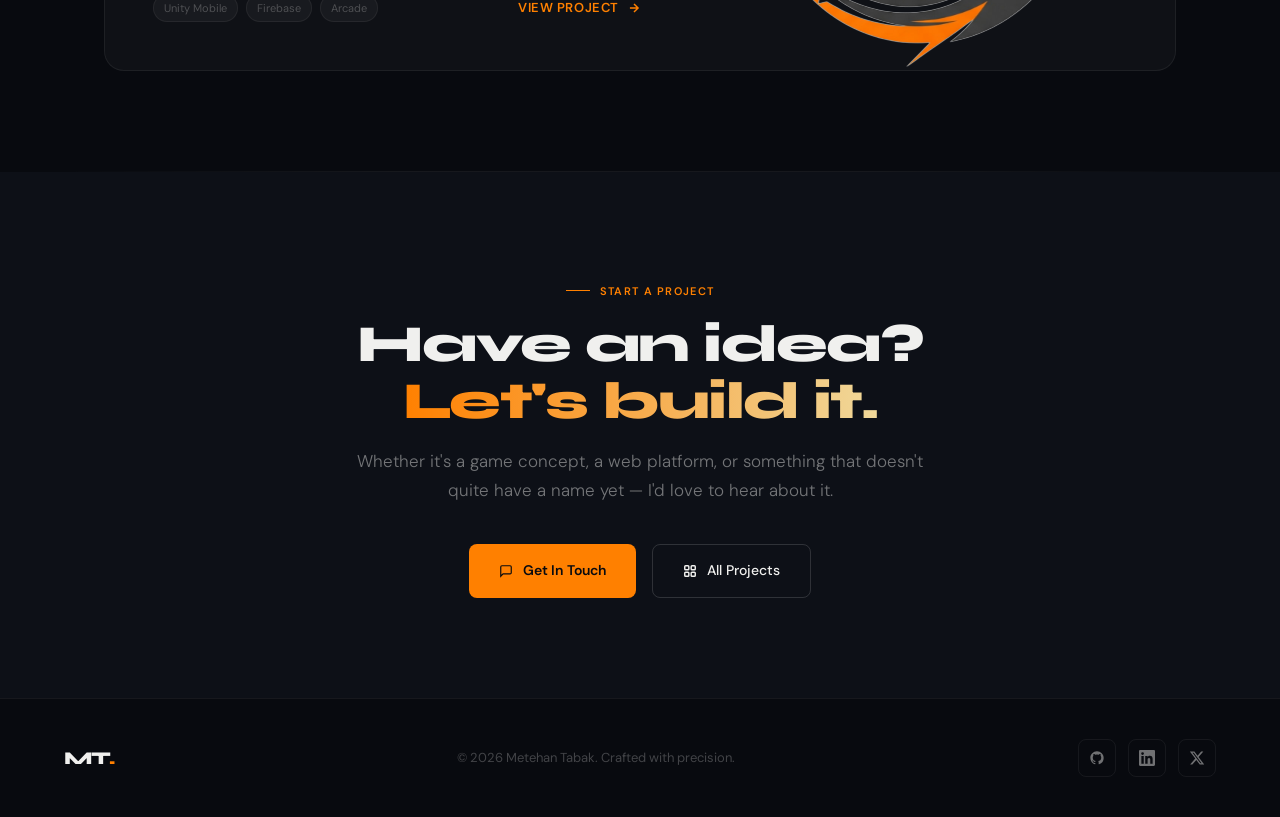
==== commit e155ce5d: "Add files via upload" ====
--- a/2048.html
+++ b/2048.html
@@ -1013,6 +1013,9 @@
   let mx = 0, my = 0, rx = 0, ry = 0;
   let cursorVisible = false;
 
+  // Sadece pointer (mouse) cihazlarda custom cursor göster
+  const hasPointer = window.matchMedia('(pointer: fine)').matches;
+
   function showCursor() {
     if (!cursorVisible) {
       cursorVisible = true;
@@ -1028,38 +1031,18 @@
     mouseGlow.style.opacity = '0';
   }
 
-  // Mouse: göster / hareket et / çıkınca gizle
-  document.addEventListener('mousemove', e => {
-    mx = e.clientX; my = e.clientY;
-    cursor.style.left = mx + 'px';
-    cursor.style.top  = my + 'px';
-    mouseGlow.style.left = mx + 'px';
-    mouseGlow.style.top  = my + 'px';
-    showCursor();
-  });
-  document.addEventListener('mouseleave', hideCursor);
-
-  // Touch: sadece dokunma anında görünür, bırakınca kaybolur
-  let touchHideTimer = null;
-  document.addEventListener('touchstart', e => {
-    const t = e.touches[0];
-    mx = rx = t.clientX; my = ry = t.clientY;
-    cursor.style.left    = mx + 'px'; cursor.style.top    = my + 'px';
-    cursorRing.style.left = rx + 'px'; cursorRing.style.top = ry + 'px';
-    mouseGlow.style.left = mx + 'px'; mouseGlow.style.top  = my + 'px';
-    clearTimeout(touchHideTimer);
-    showCursor();
-  }, { passive: true });
-  document.addEventListener('touchmove', e => {
-    const t = e.touches[0];
-    mx = rx = t.clientX; my = ry = t.clientY;
-    cursor.style.left    = mx + 'px'; cursor.style.top    = my + 'px';
-    cursorRing.style.left = rx + 'px'; cursorRing.style.top = ry + 'px';
-    mouseGlow.style.left = mx + 'px'; mouseGlow.style.top  = my + 'px';
-  }, { passive: true });
-  document.addEventListener('touchend', () => {
-    touchHideTimer = setTimeout(hideCursor, 350);
-  }, { passive: true });
+  // Mouse event listeners sadece pointer cihazlarda ekle
+  if (hasPointer) {
+    document.addEventListener('mousemove', e => {
+      mx = e.clientX; my = e.clientY;
+      cursor.style.left = mx + 'px';
+      cursor.style.top  = my + 'px';
+      mouseGlow.style.left = mx + 'px';
+      mouseGlow.style.top  = my + 'px';
+      showCursor();
+    });
+    document.addEventListener('mouseleave', hideCursor);
+  }
 
   function animateCursorRing() {
     rx += (mx - rx) * 0.12;
@@ -1068,7 +1051,9 @@
     cursorRing.style.top  = ry + 'px';
     requestAnimationFrame(animateCursorRing);
   }
-  animateCursorRing();
+  if (hasPointer) {
+    animateCursorRing();
+  }
 
   window.addEventListener('scroll', () => {
     document.getElementById('navbar').classList.toggle('scrolled', window.scrollY > 40);
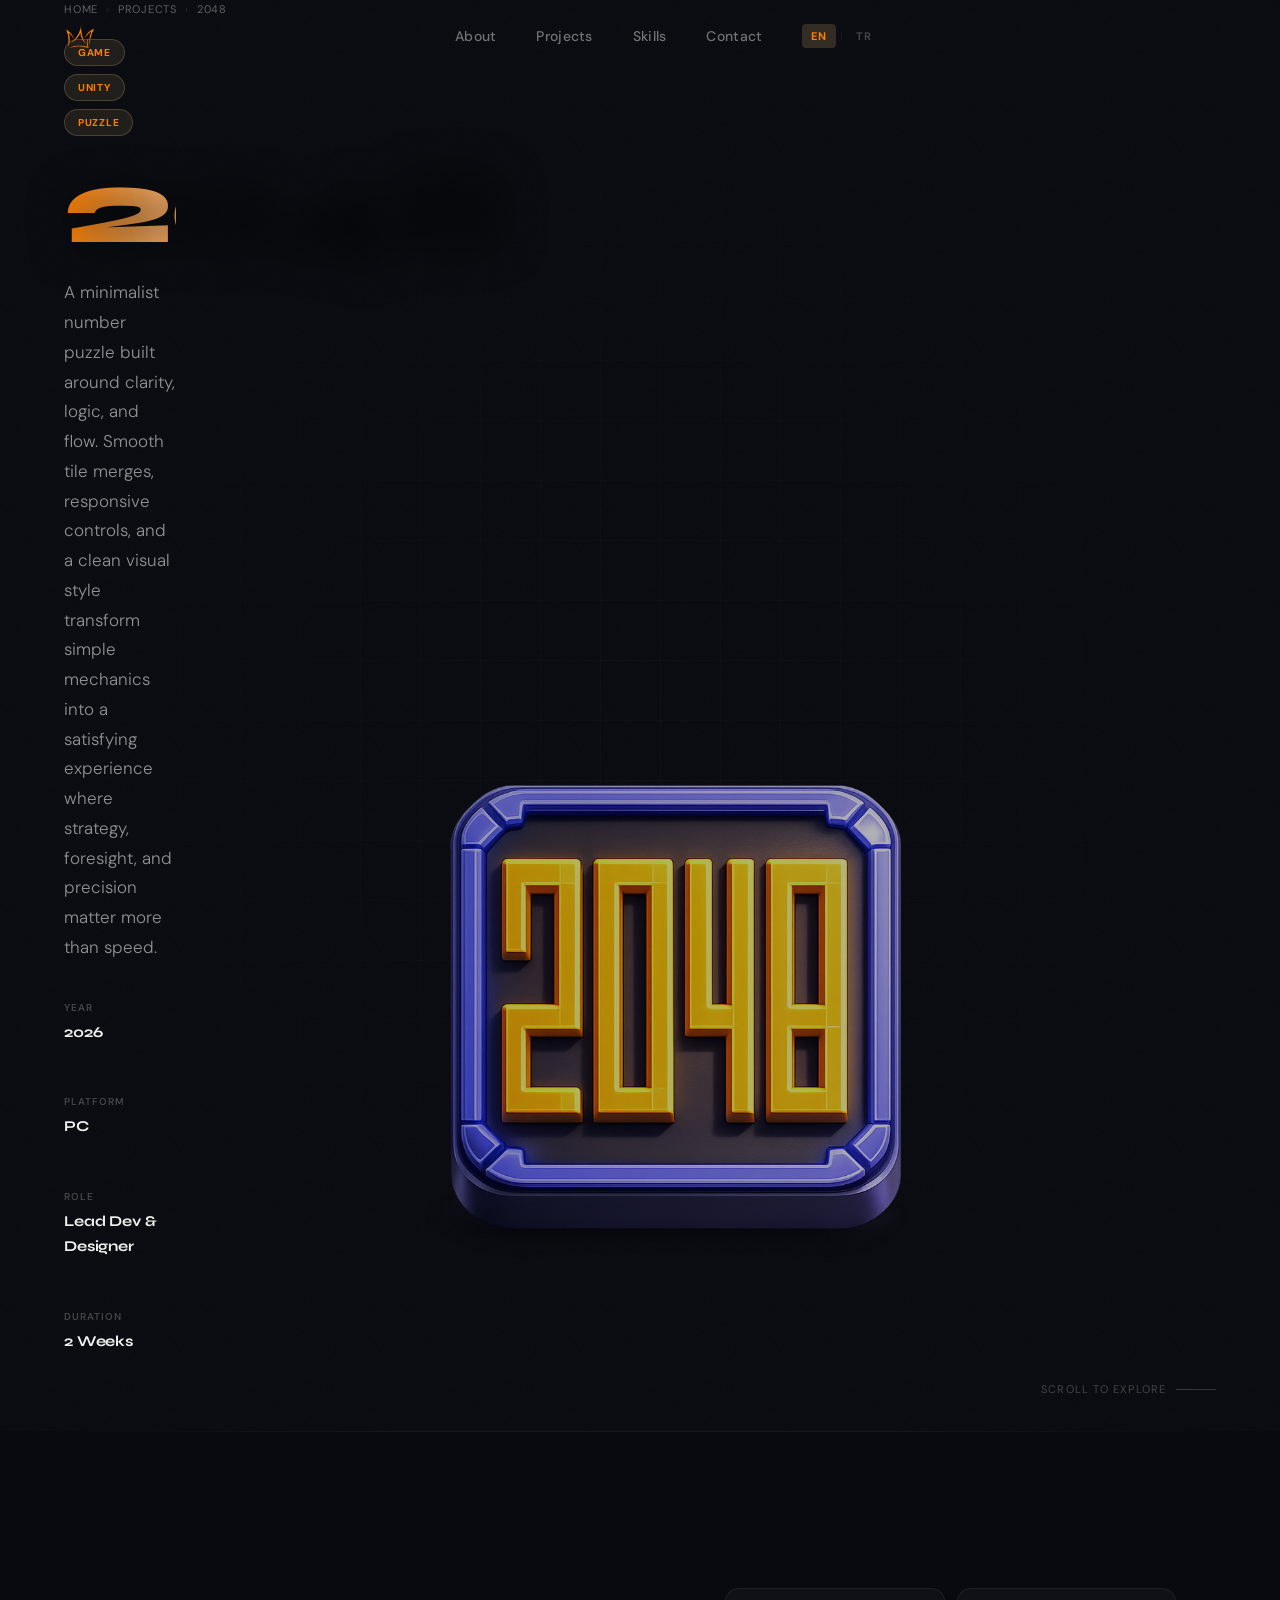
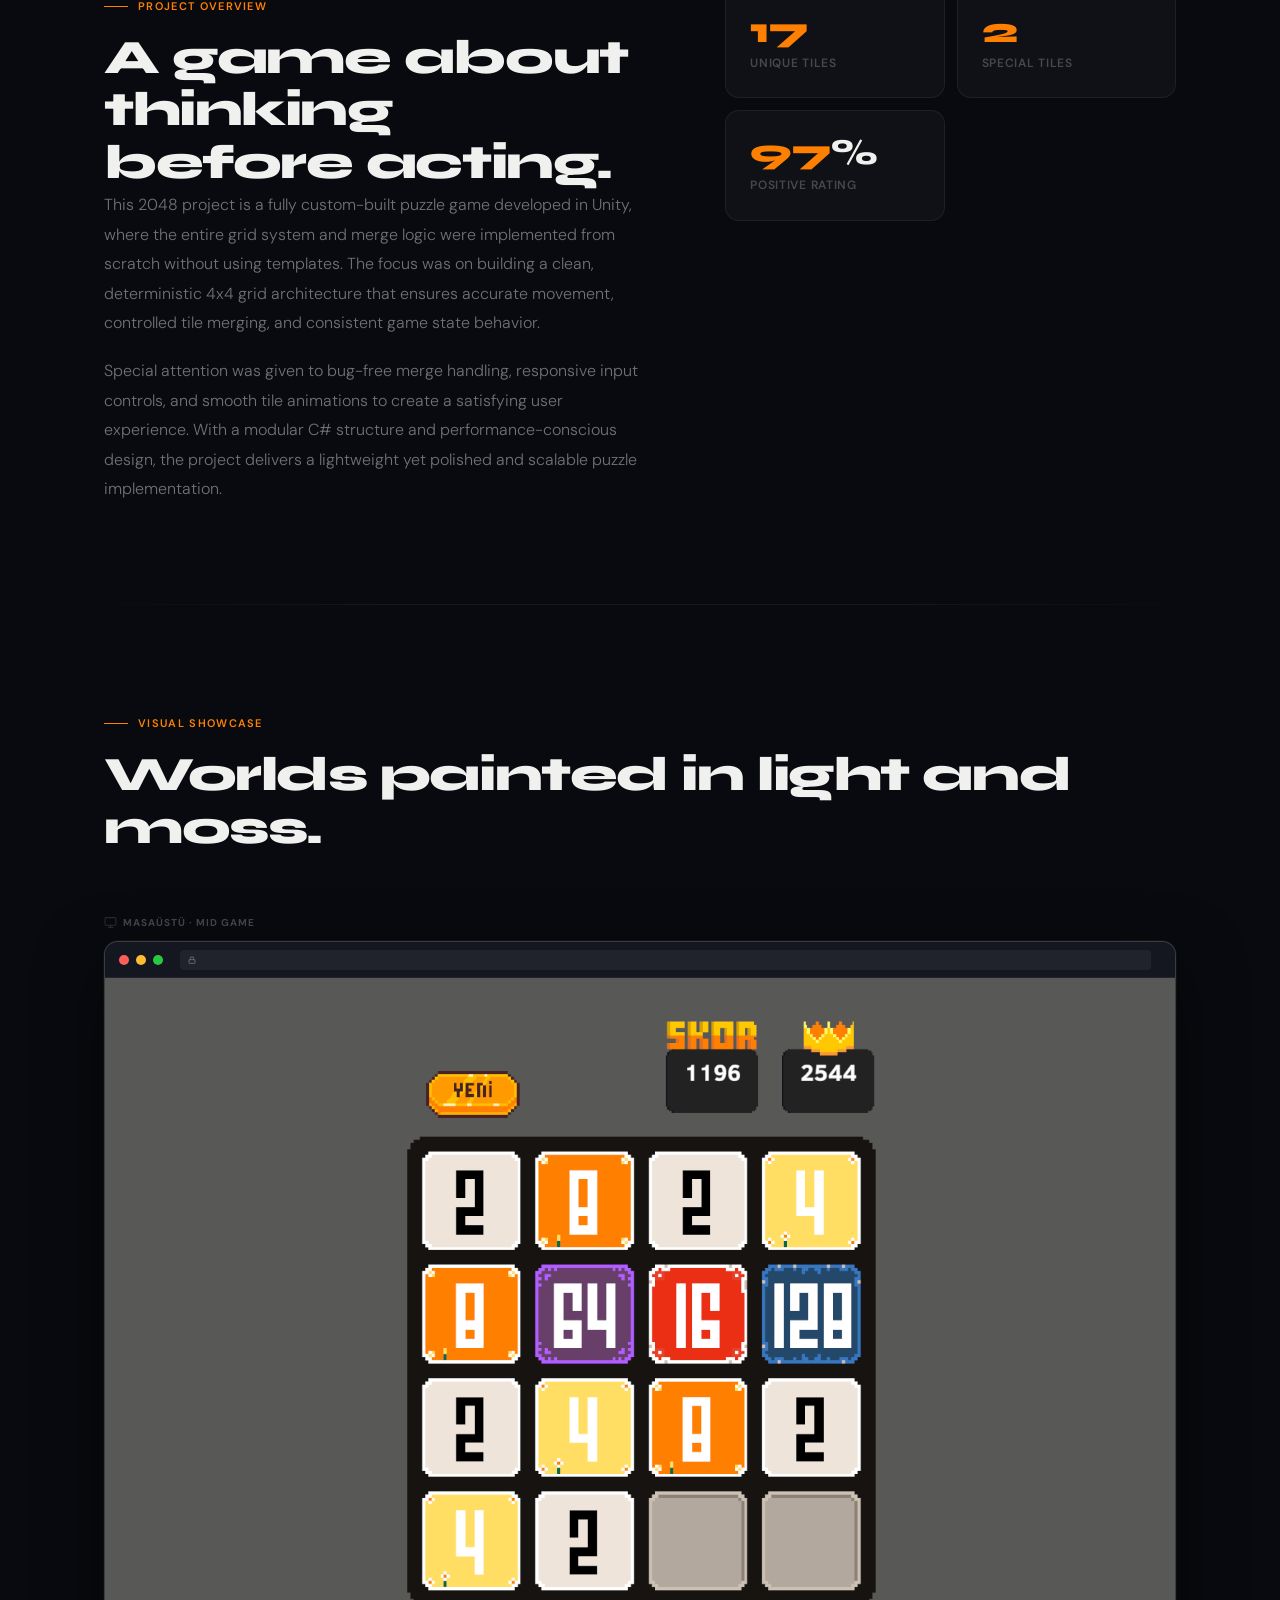
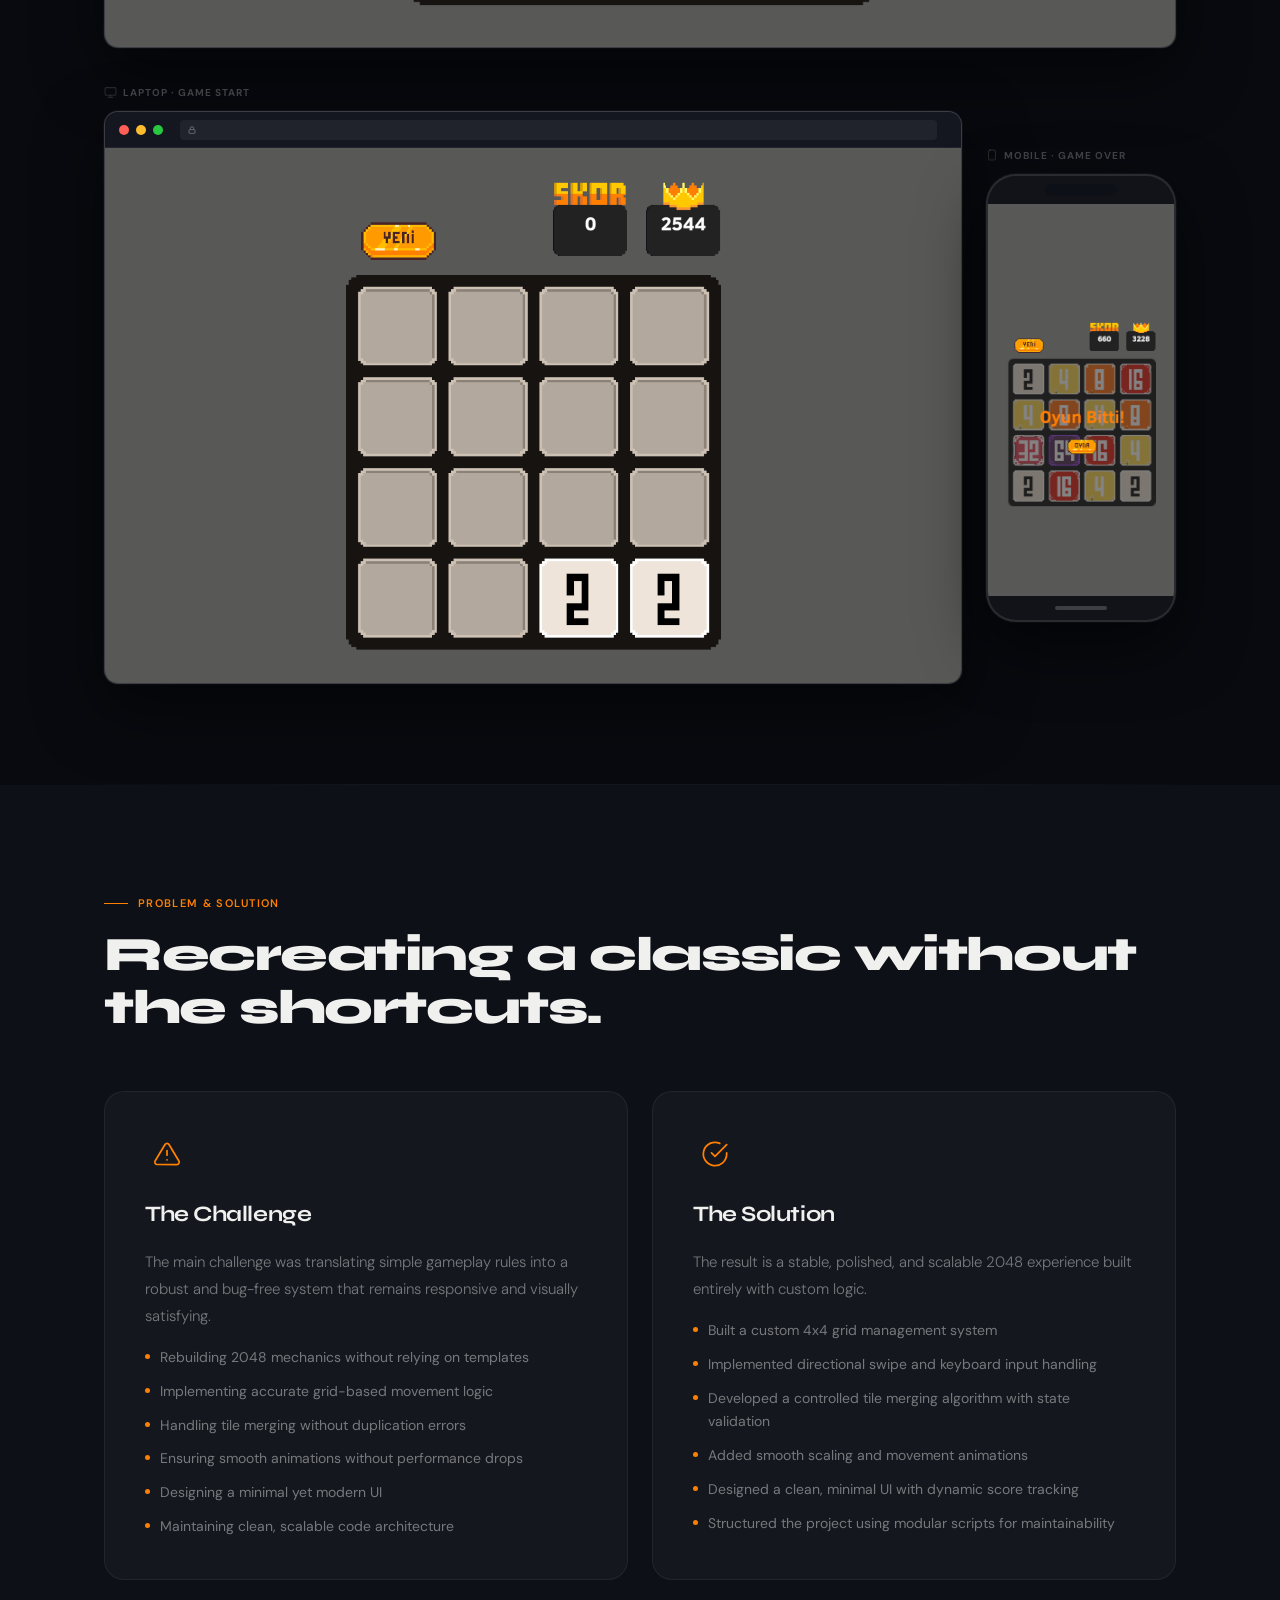
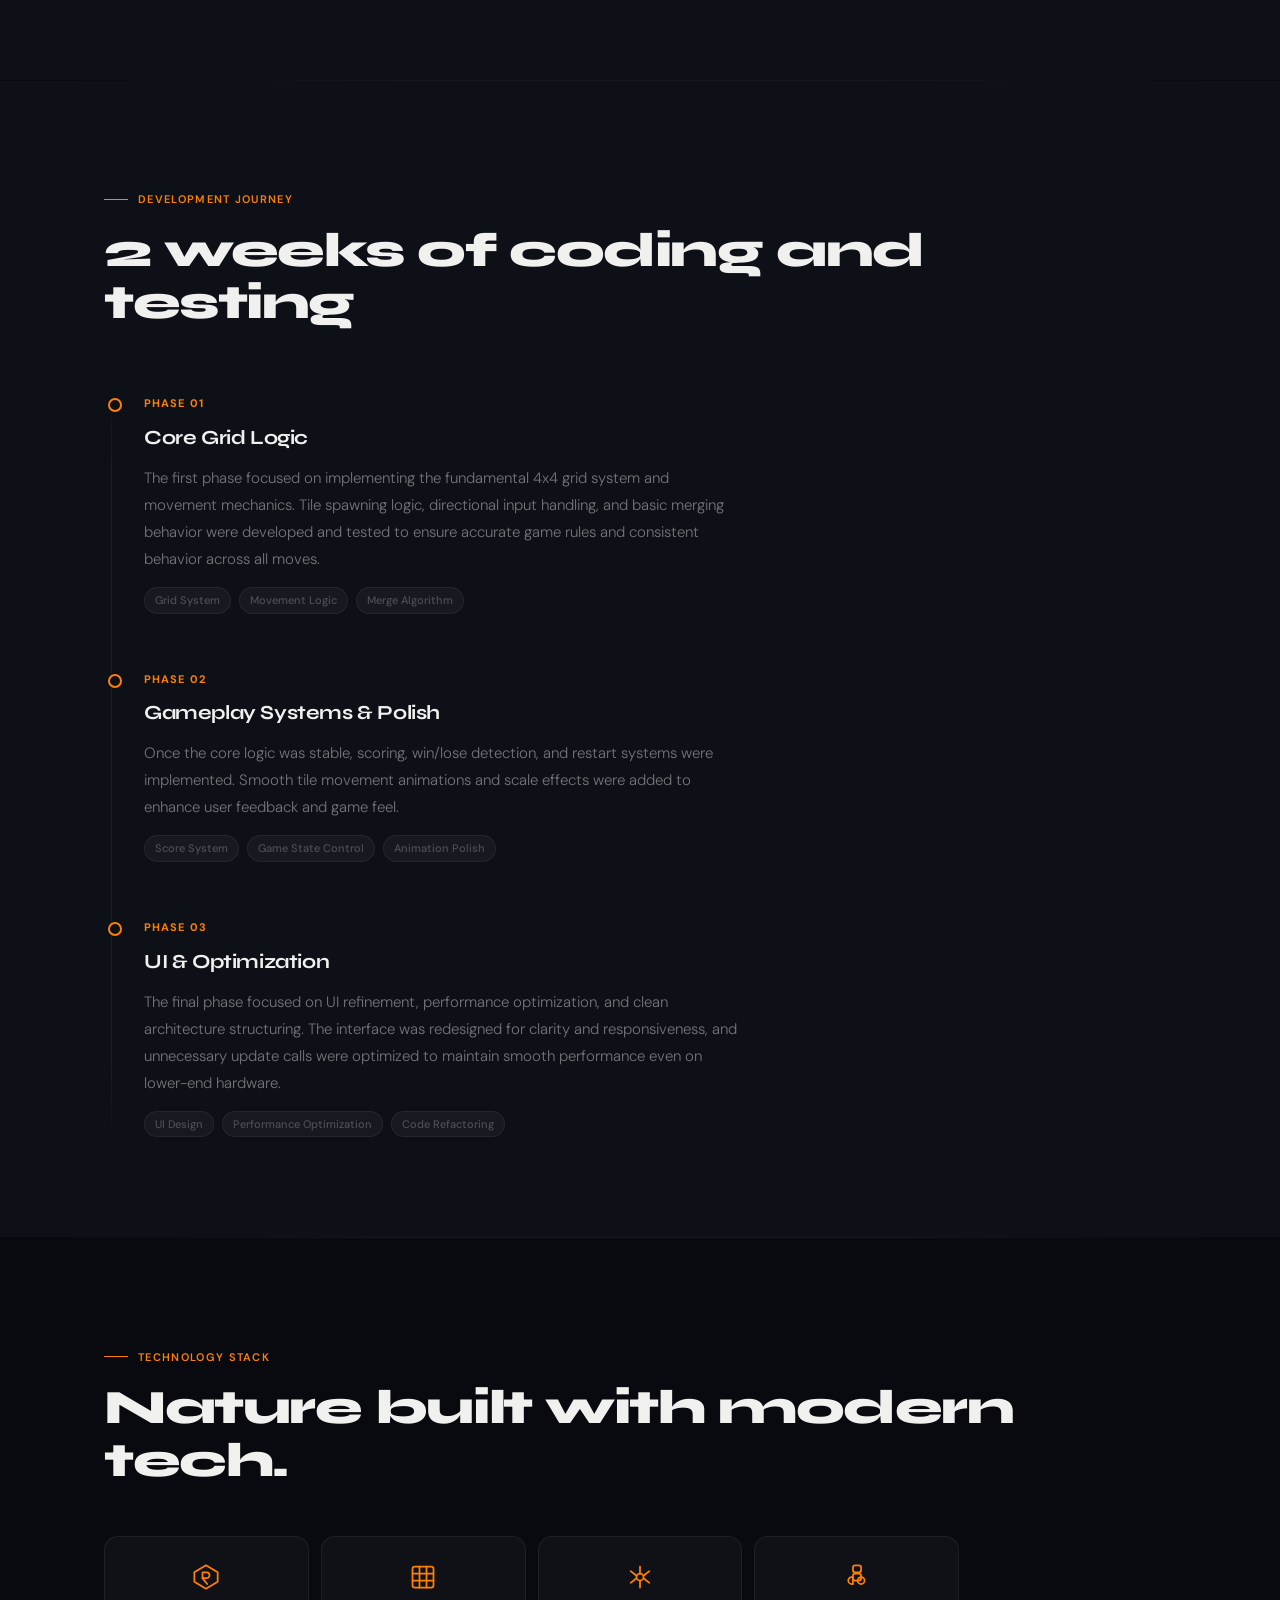
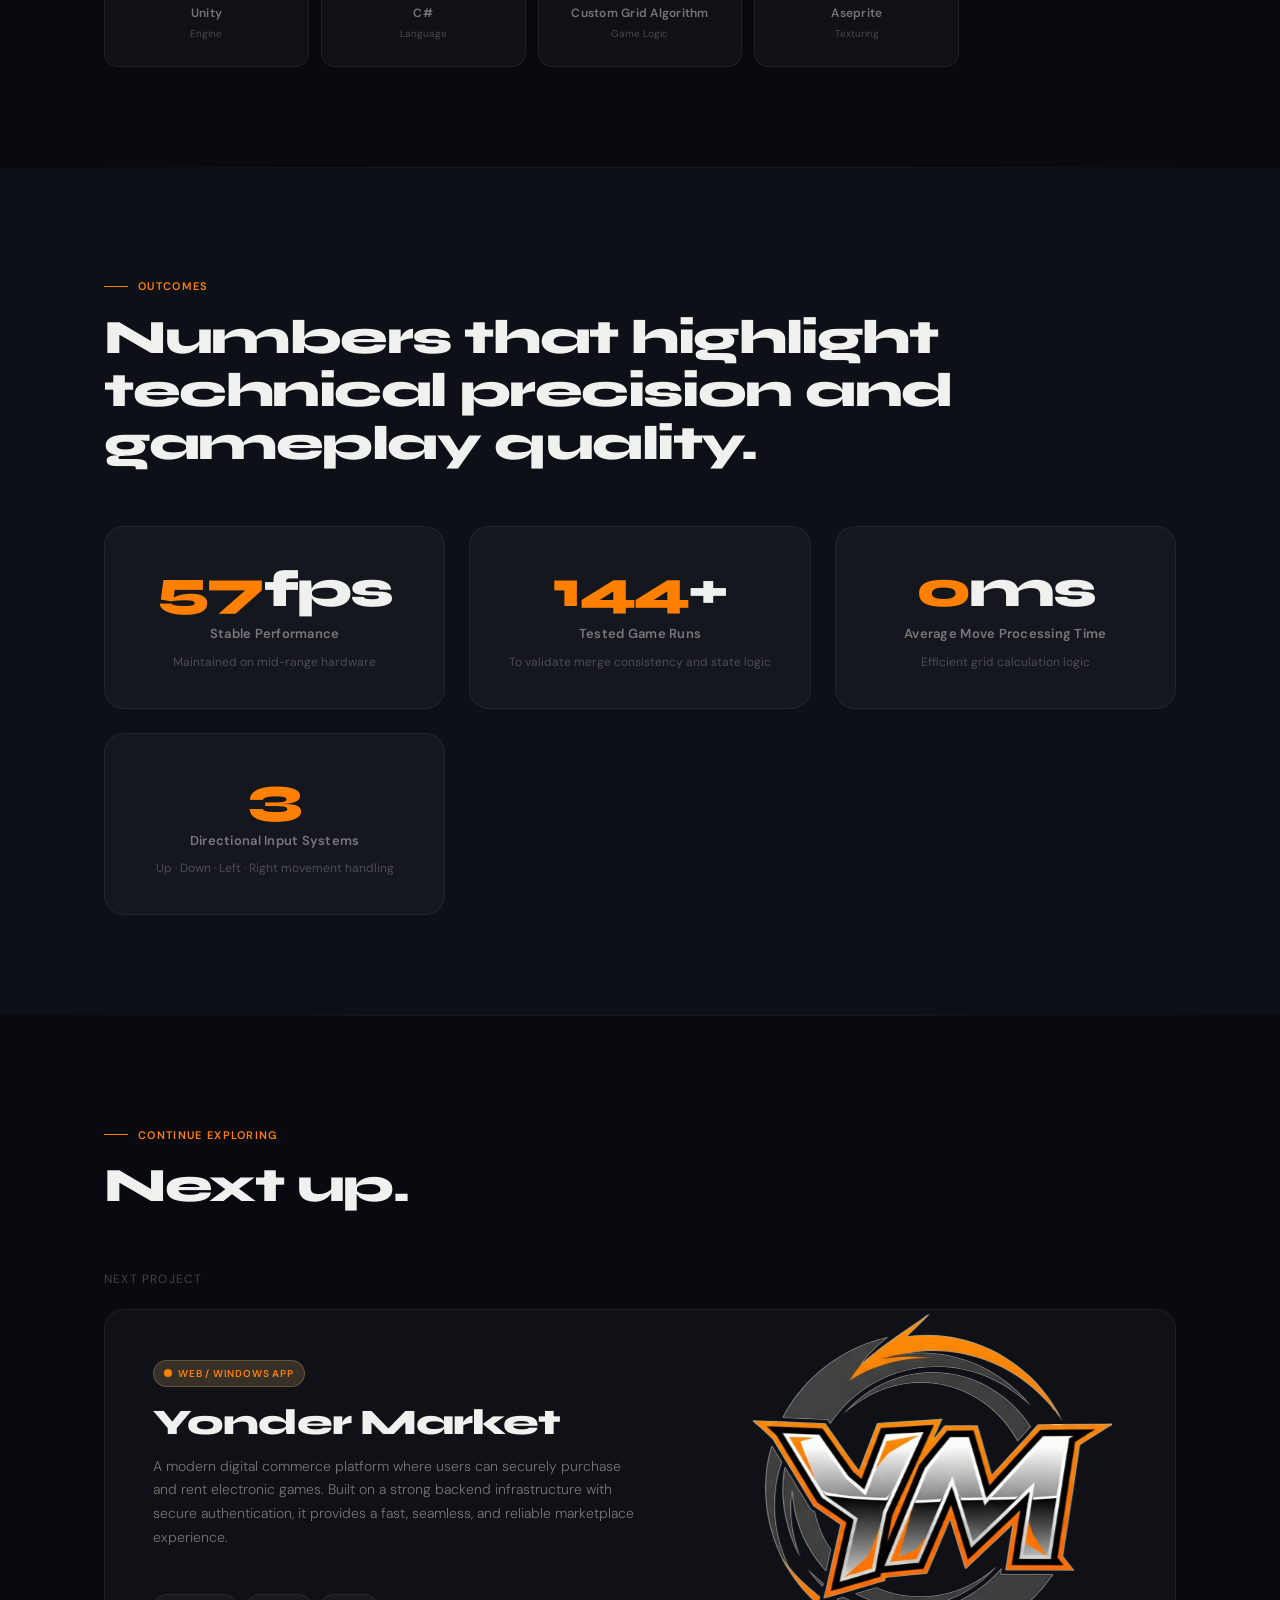
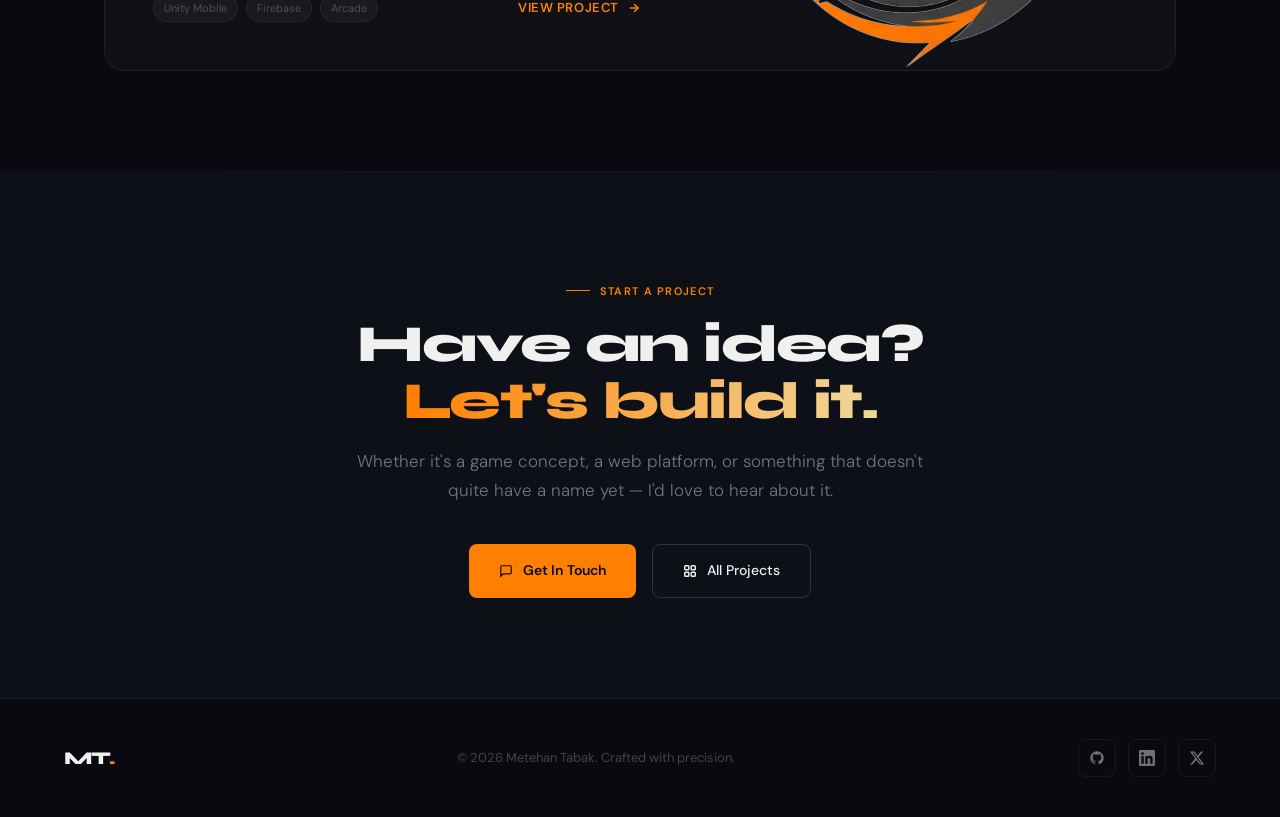
==== commit 52e2529d: "Add files via upload" ====
--- a/2048.html
+++ b/2048.html
@@ -32,12 +32,32 @@
 
     body, * { cursor: none !important; }
 
-    /* CURSOR */
-    #cursor { position: fixed; top: 0; left: 0; width: 12px; height: 12px; background: var(--accent); border-radius: 50%; pointer-events: none; z-index: 9999; transform: translate(-50%,-50%); transition: width .2s, height .2s; }
-    #cursor-ring { position: fixed; top: 0; left: 0; width: 36px; height: 36px; border: 1.5px solid rgba(232,192,122,0.5); border-radius: 50%; pointer-events: none; z-index: 9998; transform: translate(-50%,-50%); }
-    #mouse-glow { position: fixed; width: 600px; height: 600px; pointer-events: none; z-index: 0; background: radial-gradient(circle, rgba(232,192,122,0.06) 0%, transparent 70%); transform: translate(-50%,-50%); transition: all .4s ease; border-radius: 50%; }
-    body:has(a:hover) #cursor, body:has(button:hover) #cursor { width: 20px; height: 20px; }
-    body:has(a:hover) #cursor-ring, body:has(button:hover) #cursor-ring { width: 56px; height: 56px; border-color: var(--accent); }
+    /* ── CUSTOM CURSOR ── */
+    #cursor {
+      position: fixed;
+      top: 0; left: 0;
+      width: 12px; height: 12px;
+      background: var(--accent);
+      border-radius: 50%;
+      pointer-events: none;
+      z-index: 9999;
+      transform: translate(-50%, -50%);
+      transition: width .2s, height .2s, background .2s, opacity .3s;
+      mix-blend-mode: normal;
+      opacity: 0;
+    }
+    #cursor-ring {
+      position: fixed;
+      top: 0; left: 0;
+      width: 36px; height: 36px;
+      border: 1.5px solid rgba(232,192,122,0.5);
+      border-radius: 50%;
+      pointer-events: none;
+      z-index: 9998;
+      transform: translate(-50%, -50%);
+      transition: all .08s linear, opacity .3s;
+      opacity: 0;
+    }
 
     /* PRELOADER */
     #preloader { position: fixed; inset: 0; background: var(--bg); z-index: 99999; display: flex; align-items: center; justify-content: center; flex-direction: column; gap: 24px; transition: opacity .6s ease, visibility .6s ease; }
